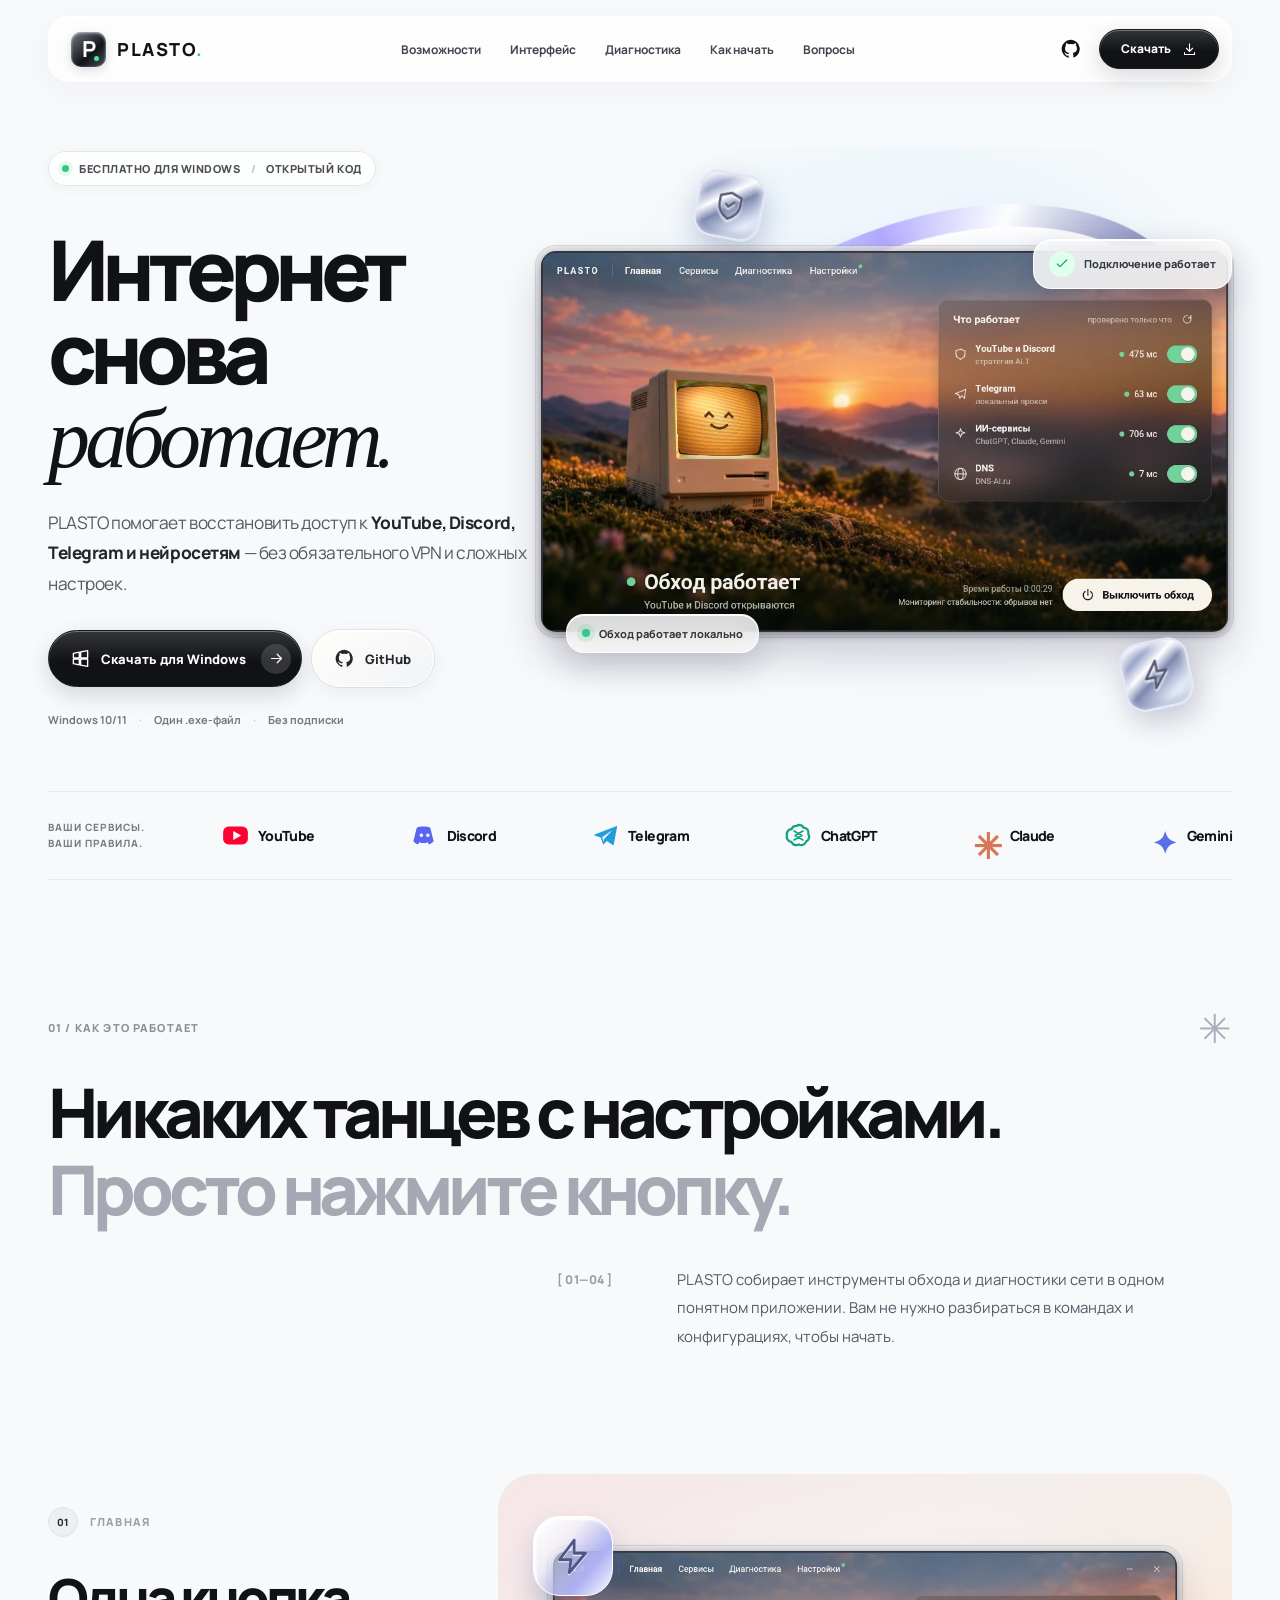
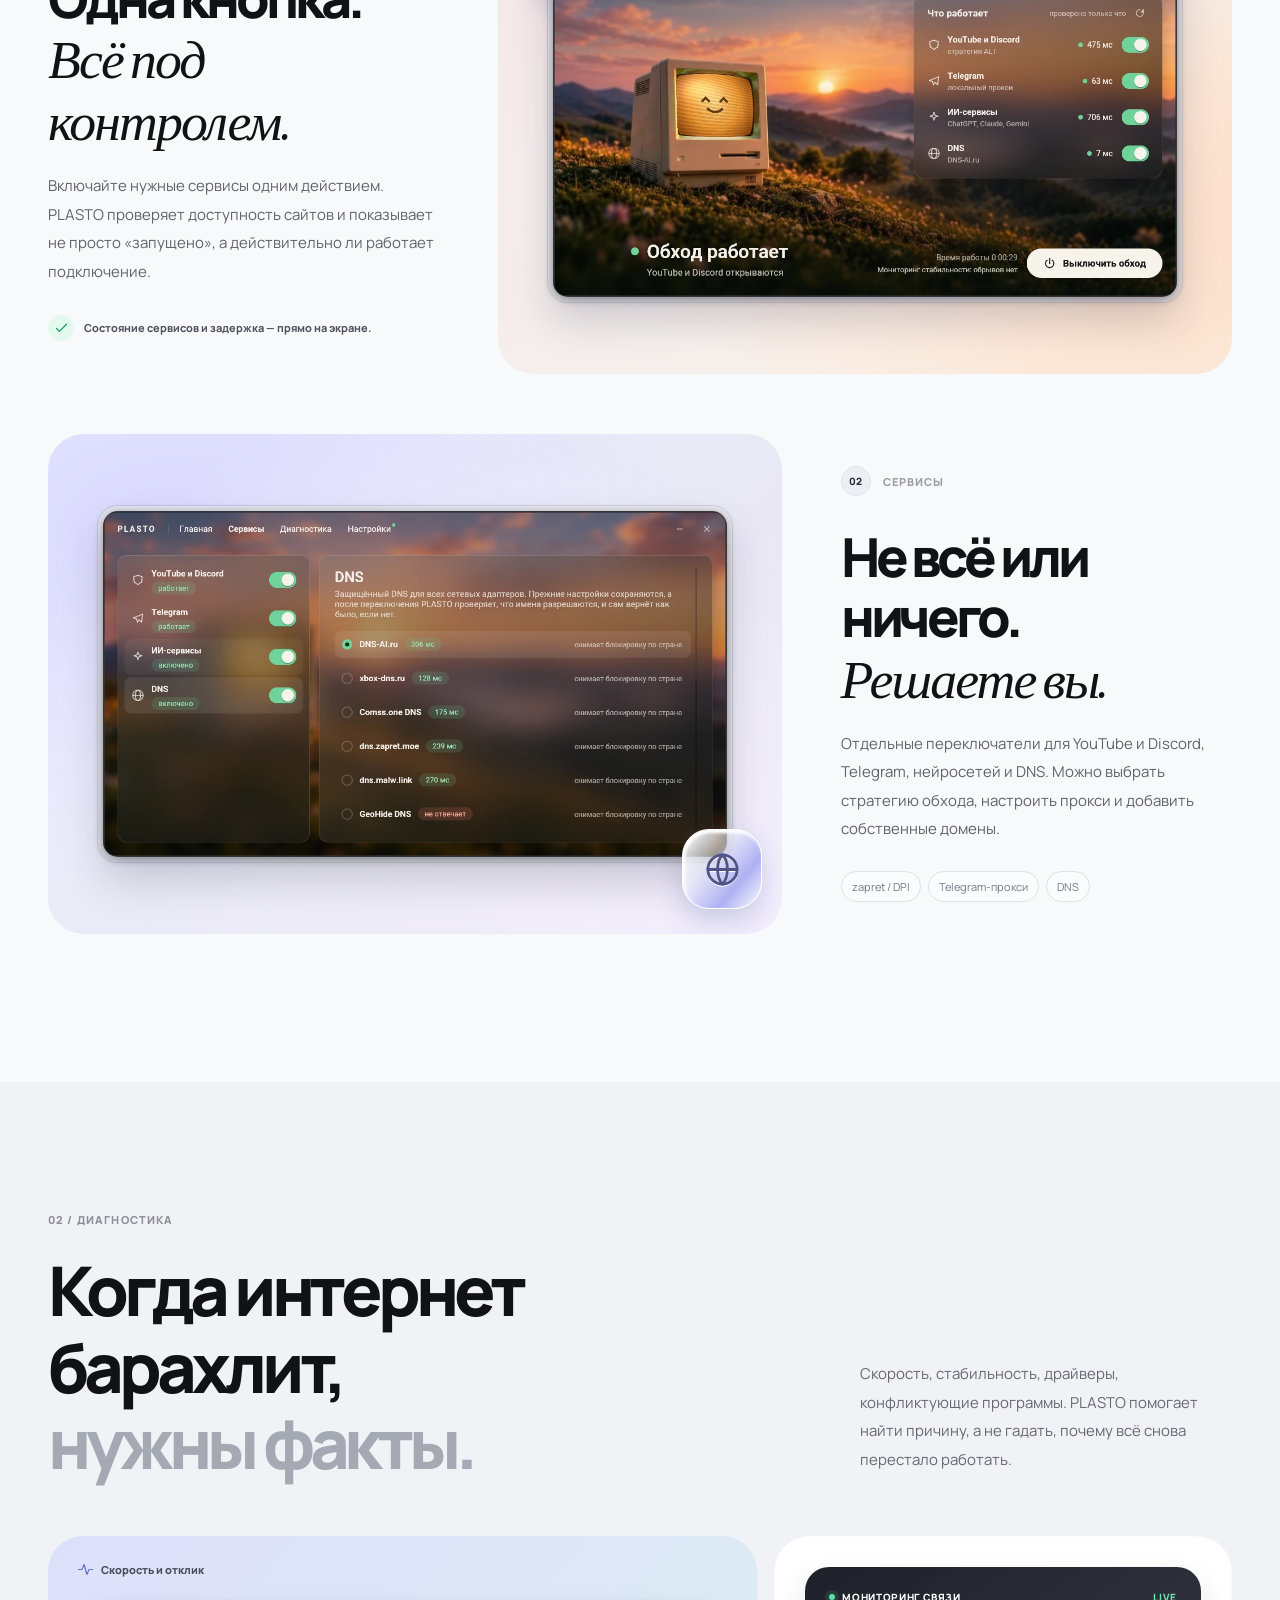
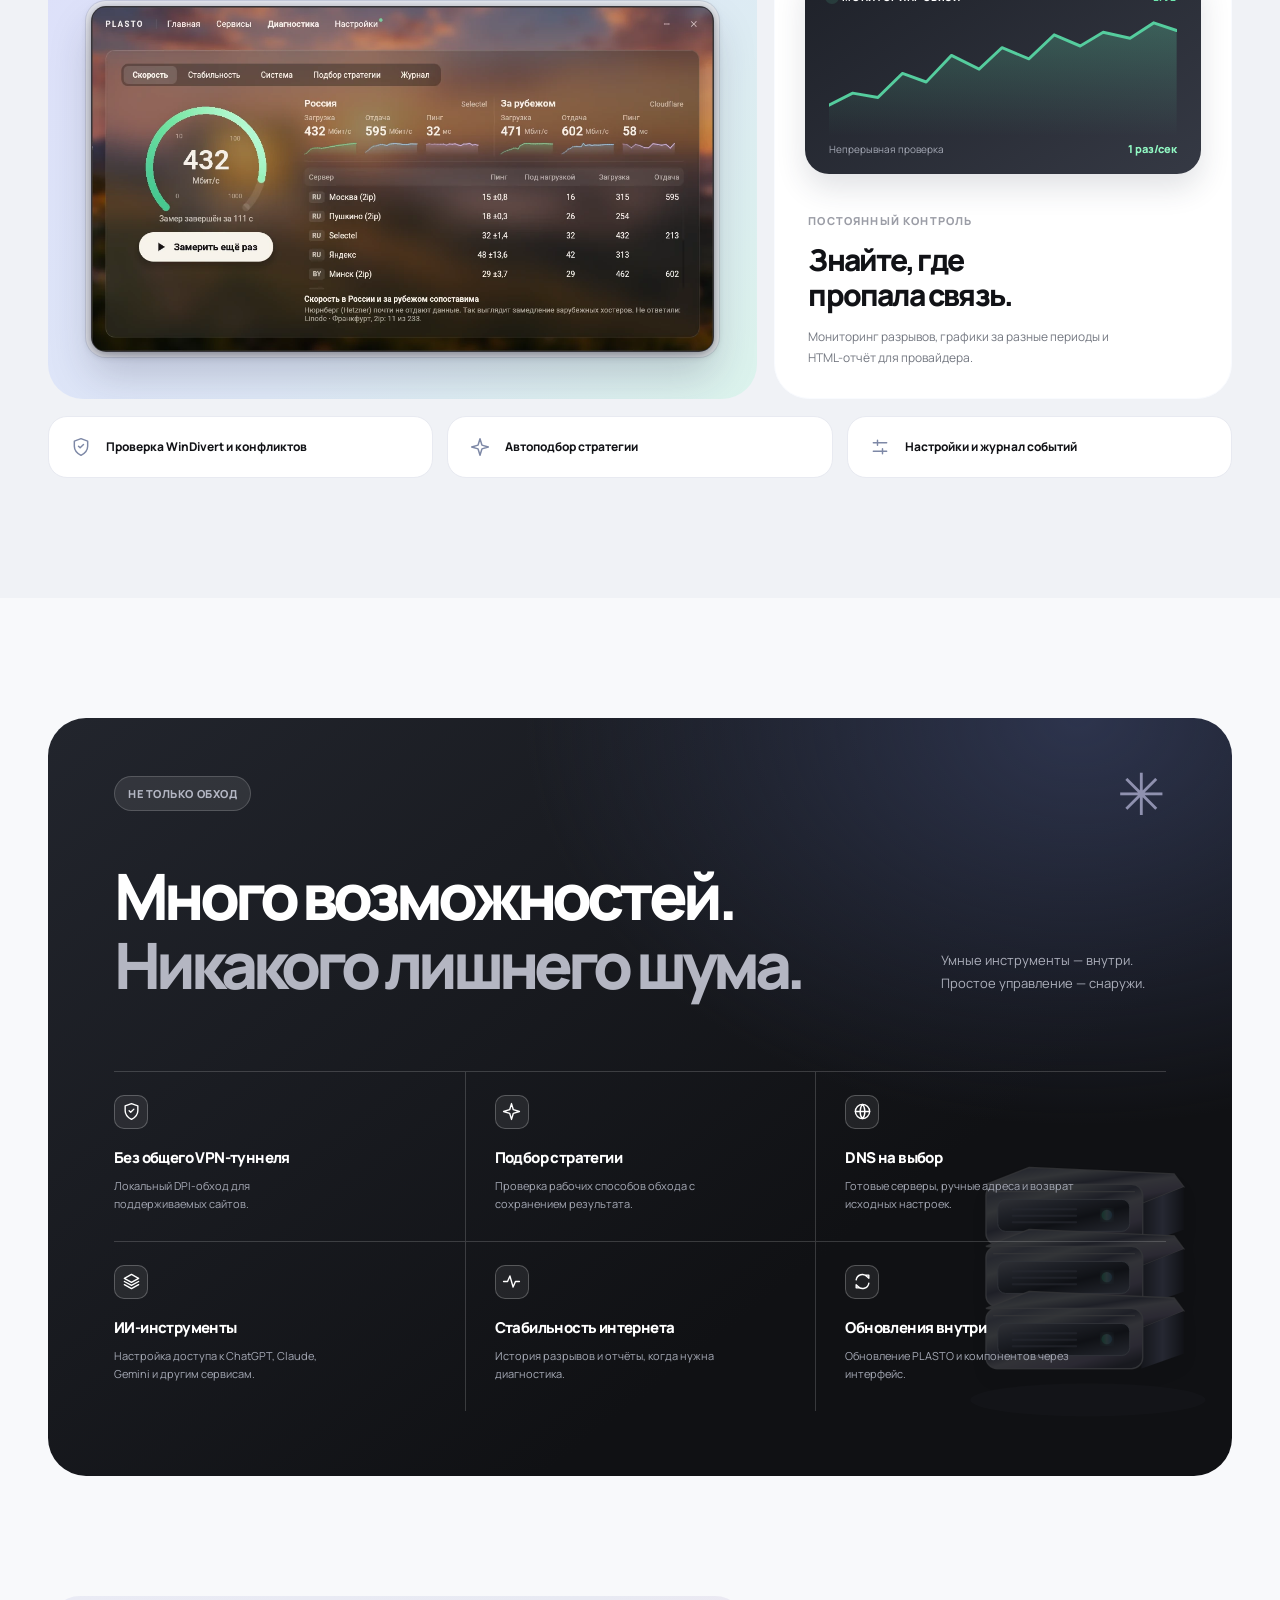
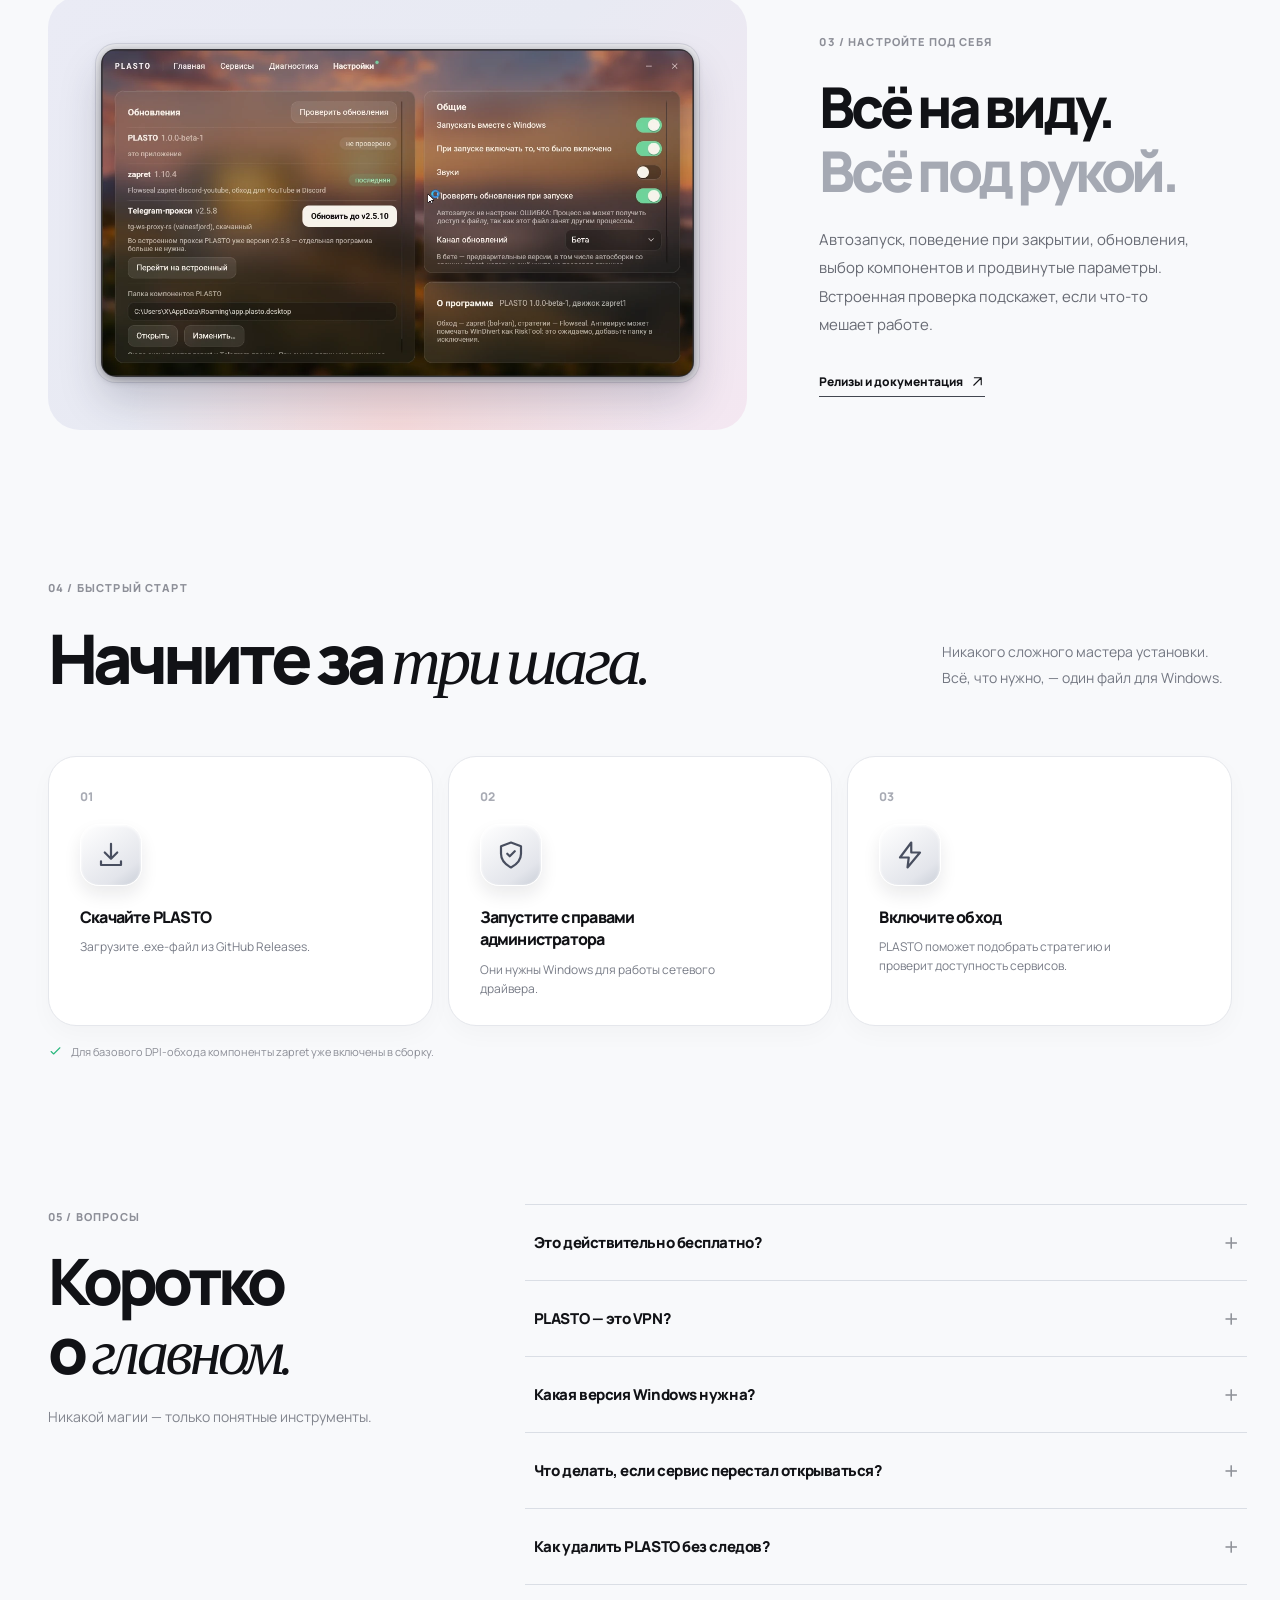
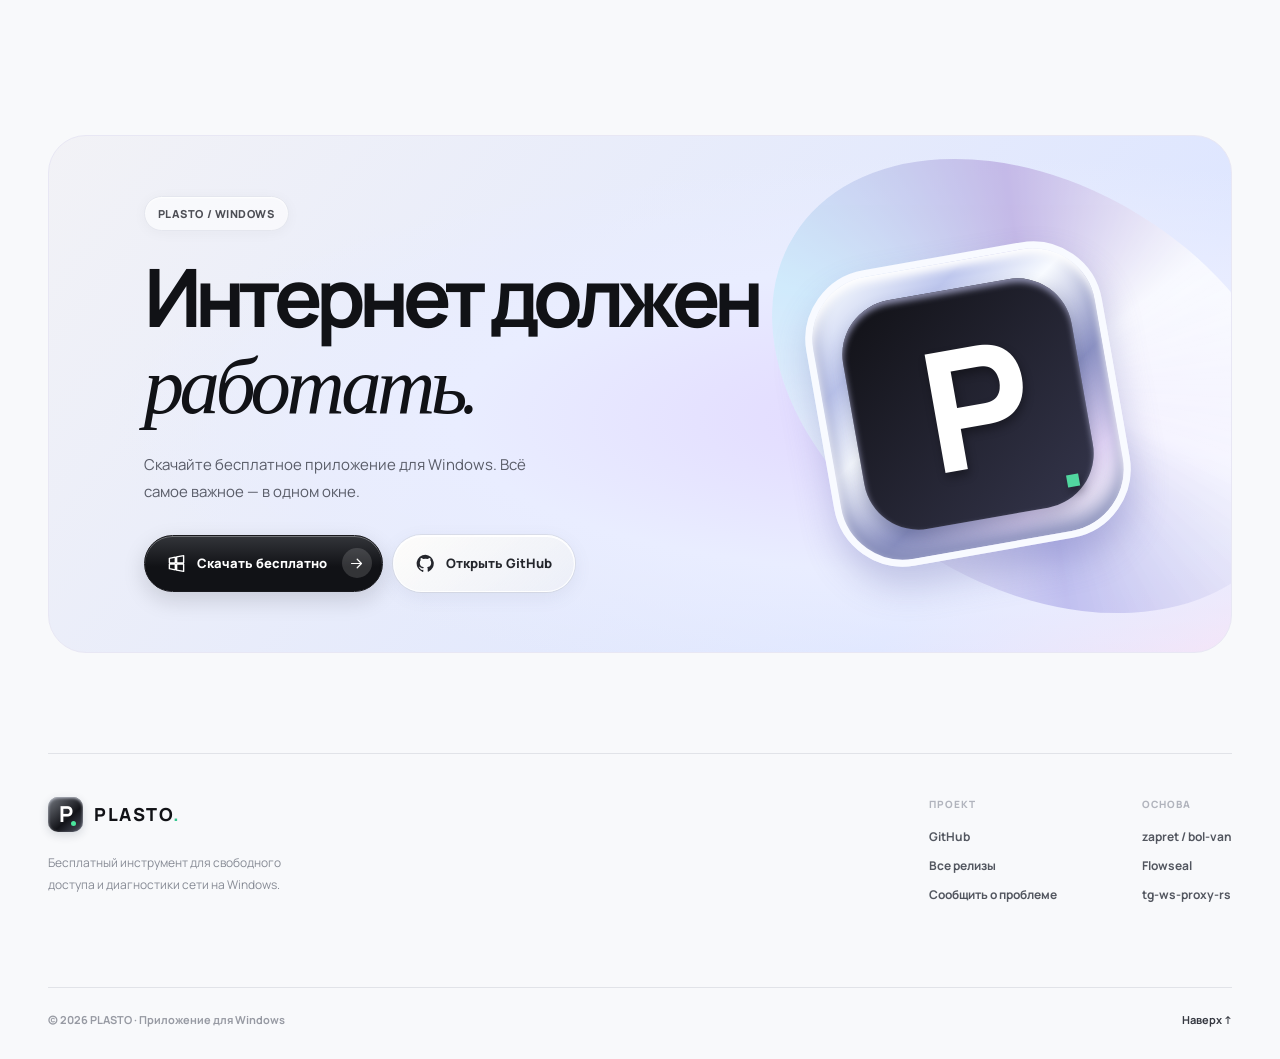
==== index.html @ a6e9aff1 "Point project links to PLASTO-ORG" ====
<!doctype html>
<html lang="ru">
<head>
  <meta charset="utf-8">
  <meta name="viewport" content="width=device-width, initial-scale=1, viewport-fit=cover">
  <meta name="theme-color" content="#f8f9fb">
  <meta name="color-scheme" content="light">
  <meta name="description" content="PLASTO — бесплатная программа для Windows 10/11: обход замедления YouTube и блокировок Discord, прокси для Telegram и ИИ-сервисов, DNS, проверка скорости и стабильности интернета. Без обязательного VPN.">
  <meta name="keywords" content="PLASTO, zapret, обход блокировок, YouTube, Discord, Telegram, Windows, DPI, ИИ, ChatGPT, Claude, DNS, мониторинг интернета">
  <meta name="author" content="PLASTO contributors">
  <meta property="og:type" content="website">
  <meta property="og:locale" content="ru_RU">
  <meta property="og:title" content="PLASTO — интернет снова работает">
  <meta property="og:description" content="Бесплатный инструмент для Windows: YouTube, Discord, Telegram, нейросети и диагностика сети — в одном приложении.">
  <meta property="og:image" content="https://plasto-org.github.io/PLASTO/assets/og-cover.png">
  <meta name="twitter:card" content="summary_large_image">
  <title>PLASTO — обход блокировок YouTube, Discord и Telegram для Windows</title>
  <link rel="icon" type="image/svg+xml" href="assets/favicon.svg">
  <link rel="preconnect" href="https://fonts.googleapis.com">
  <link rel="preconnect" href="https://fonts.gstatic.com" crossorigin>
  <link href="https://fonts.googleapis.com/css2?family=Manrope:wght@400;450;500;550;600;650;700;750;800&family=Instrument+Serif:ital@0;1&display=swap" rel="stylesheet">
  <link rel="stylesheet" href="css/styles.css">
  <script type="application/ld+json">{"@context":"https://schema.org","@type":"SoftwareApplication","name":"PLASTO","applicationCategory":"UtilitiesApplication","operatingSystem":"Windows 10, Windows 11","description":"Бесплатный инструмент обхода DPI-блокировок, настройки прокси и DNS, диагностики сети для Windows.","offers":{"@type":"Offer","price":"0","priceCurrency":"RUB"},"downloadUrl":"https://github.com/PLASTO-ORG/PLASTO/releases","softwareHelp":"https://github.com/PLASTO-ORG/PLASTO"}</script>
</head>
<body>
  <svg class="svg-defs" xmlns="http://www.w3.org/2000/svg" aria-hidden="true" focusable="false">
    <symbol id="i-arrow" viewBox="0 0 24 24"><path d="M5 12h14m-6-6 6 6-6 6"/></symbol>
    <symbol id="i-arrowup" viewBox="0 0 24 24"><path d="M6 18 18 6M7 6h11v11"/></symbol>
    <symbol id="i-download" viewBox="0 0 24 24"><path d="M12 3v12m-5-5 5 5 5-5M4 17v3h16v-3"/></symbol>
    <symbol id="i-check" viewBox="0 0 24 24"><path d="m5 12 4 4L19 6"/></symbol>
    <symbol id="i-bolt" viewBox="0 0 24 24"><path d="m13 2-9 12h7l-1 8 10-12h-7l0-8Z"/></symbol>
    <symbol id="i-shield" viewBox="0 0 24 24"><path d="M12 2 4 5v6c0 5 3.3 8.5 8 11 4.7-2.5 8-6 8-11V5l-8-3Z"/><path d="m9 11 2 2 4-4"/></symbol>
    <symbol id="i-layers" viewBox="0 0 24 24"><path d="m12 3-9 5 9 5 9-5-9-5Zm-9 9 9 5 9-5M3 16l9 5 9-5"/></symbol>
    <symbol id="i-globe" viewBox="0 0 24 24"><circle cx="12" cy="12" r="9"/><path d="M3 12h18M12 3c-4 4-4 14 0 18 4-4 4-14 0-18"/></symbol>
    <symbol id="i-activity" viewBox="0 0 24 24"><path d="M2 12h5l3-7 4 14 3-7h5"/></symbol>
    <symbol id="i-magic" viewBox="0 0 24 24"><path d="m12 2 2.3 7.7L22 12l-7.7 2.3L12 22l-2.3-7.7L2 12l7.7-2.3L12 2Z"/></symbol>
    <symbol id="i-sliders" viewBox="0 0 24 24"><path d="M4 7h16M4 17h16M9 4v6M15 14v6"/></symbol>
    <symbol id="i-refresh" viewBox="0 0 24 24"><path d="M20 8V4h-4M4 16v4h4M4 10a8 8 0 0 1 14-4l2 2M20 14a8 8 0 0 1-14 4l-2-2"/></symbol>
    <symbol id="i-windows" viewBox="0 0 24 24"><path d="M3 5.5 10.5 4v7.2H3Zm9.2-1.9L21 2v9.2h-8.8ZM3 12.8h7.5V20L3 18.5Zm9.2 0H21V22l-8.8-1.6Z"/></symbol>
    <symbol id="i-menu" viewBox="0 0 24 24"><path d="M3 7h18M3 12h18M3 17h18"/></symbol>
    <symbol id="i-close" viewBox="0 0 24 24"><path d="m5 5 14 14M19 5 5 19"/></symbol>
    <symbol id="i-github" viewBox="0 0 24 24"><path fill="currentColor" stroke="none" d="M12 .8a11.2 11.2 0 0 0-3.54 21.83c.56.1.77-.24.77-.55v-2.16c-3.13.68-3.79-1.33-3.79-1.33-.51-1.31-1.26-1.66-1.26-1.66-1.02-.7.08-.69.08-.69 1.13.08 1.73 1.16 1.73 1.16 1 .1.8.95 3.25.68.1-.72.4-1.2.72-1.48-2.5-.28-5.12-1.25-5.12-5.55 0-1.22.43-2.22 1.16-3-.12-.28-.5-1.42.11-2.95 0 0 .94-.3 3.08 1.14a10.6 10.6 0 0 1 5.61 0c2.14-1.45 3.07-1.14 3.07-1.14.62 1.53.23 2.67.12 2.95.72.78 1.15 1.78 1.15 3 0 4.31-2.62 5.26-5.13 5.54.41.35.77 1.03.77 2.08v3.1c0 .3.2.66.78.55A11.2 11.2 0 0 0 12 .8Z"/></symbol>
  </svg>
  <div class="page-top" id="top"></div>
  <header class="site-header" id="header">
    <div class="nav-wrap shell">
      <a href="#top" class="wordmark" aria-label="PLASTO — главная"><span class="brand-mark" aria-hidden="true">P<span class="brand-dot"></span></span><span>PLASTO<span class="wordmark-period">.</span></span></a>
      <nav class="primary-nav" id="primary-nav" aria-label="Основная навигация">
        <a href="#features">Возможности</a><a href="#experience">Интерфейс</a><a href="#diagnostics">Диагностика</a><a href="#start">Как начать</a><a href="#faq">Вопросы</a>
      </nav>
      <div class="nav-cta"><a class="nav-github" href="https://github.com/PLASTO-ORG/PLASTO" target="_blank" rel="noopener noreferrer" aria-label="Репозиторий на GitHub"><svg><use href="#i-github"/></svg></a><a class="btn btn-dark btn-small" href="https://github.com/PLASTO-ORG/PLASTO/releases" target="_blank" rel="noopener noreferrer">Скачать <svg><use href="#i-download"/></svg></a></div>
      <button class="mobile-menu-btn" id="menu-toggle" aria-expanded="false" aria-controls="primary-nav" aria-label="Открыть меню"><svg><use href="#i-menu"/></svg></button>
    </div>
  </header>
  <main>
    <section class="hero shell" aria-labelledby="hero-title">
      <div class="hero-left" data-reveal>
        <p class="eyebrow"><span class="status-light"></span> БЕСПЛАТНО ДЛЯ WINDOWS <span class="eyebrow-divider">/</span> ОТКРЫТЫЙ КОД</p>
        <h1 id="hero-title">Интернет<br>снова<br><span class="accent-serif">работает.</span></h1>
        <p class="hero-description">PLASTO помогает восстановить доступ к <strong>YouTube, Discord, Telegram и нейросетям</strong> — без обязательного VPN и сложных настроек.</p>
        <div class="hero-actions"><a class="btn btn-dark btn-large" href="https://github.com/PLASTO-ORG/PLASTO/releases" target="_blank" rel="noopener noreferrer"><svg><use href="#i-windows"/></svg> Скачать для Windows <span class="btn-circle"><svg><use href="#i-arrow"/></svg></span></a><a class="btn btn-glass btn-large" href="https://github.com/PLASTO-ORG/PLASTO" target="_blank" rel="noopener noreferrer"><svg><use href="#i-github"/></svg> GitHub</a></div>
        <p class="hero-meta">Windows 10/11 <span>·</span> Один .exe-файл <span>·</span> Без подписки</p>
      </div>
      <div class="hero-art" data-reveal>
        <div class="hero-aura"></div>
        <div class="orbit orbit-one" aria-hidden="true"></div>
        <div class="orbit orbit-two" aria-hidden="true"></div>
        <div class="metal-seal seal-top" aria-hidden="true"><svg><use href="#i-shield"/></svg></div>
        <div class="metal-seal seal-bottom" aria-hidden="true"><svg><use href="#i-bolt"/></svg></div>
        <div class="app-window hero-window"><img src="assets/home.webp" alt="Главный экран PLASTO: проверка доступности YouTube, Discord, Telegram, ИИ-сервисов и DNS" width="1100" height="608" fetchpriority="high"></div>
        <div class="hero-float hero-float-top"><span class="float-check"><svg><use href="#i-check"/></svg></span><span>Подключение работает</span></div>
        <div class="hero-float hero-float-bottom"><span class="float-dot"></span><span>Обход работает локально</span></div>
      </div>
    </section>

    <section class="brands shell" aria-label="Поддерживаемые сервисы">
      <p class="brands-label">ВАШИ СЕРВИСЫ.<br> ВАШИ ПРАВИЛА.</p>
      <div class="brand-rail"><span class="service-logo"><span class="brand-icon youtube"><svg viewBox="0 0 24 24" aria-hidden="true"><rect x="1" y="4" width="22" height="16" rx="5"/><path d="m10 8 7 4-7 4Z" fill="white"/></svg></span>YouTube</span><span class="service-logo"><span class="brand-icon discord"><svg viewBox="0 0 24 24" aria-hidden="true"><path d="M6 5c3-1.3 9-1.3 12 0l3 12c-1.1 1.3-2.6 2.3-4.4 3L16 18c-3 1-5 1-8 0l-.6 2C5.6 19.3 4 18.3 3 17Zm2.5 6.8a1.6 1.6 0 1 0 3.2 0 1.6 1.6 0 0 0-3.2 0Zm5.8 0a1.6 1.6 0 1 0 3.2 0 1.6 1.6 0 0 0-3.2 0Z"/></svg></span>Discord</span><span class="service-logo"><span class="brand-icon telegram"><svg viewBox="0 0 24 24" aria-hidden="true"><path d="M21.5 3.7 2.9 10.9c-1.1.4-1.1 1 0 1.3l4.8 1.5 1.9 5.6c.2.5.6.6 1 .3l2.7-2.7 4.7 3.4c.7.4 1.2.2 1.4-.6L22.2 4.8c.2-.9-.1-1.3-.7-1.1ZM9 13.6 18.2 7l-7.4 8.1-.4 2.4Z"/></svg></span>Telegram</span><span class="service-logo"><span class="brand-icon chatgpt"><svg viewBox="0 0 24 24" aria-hidden="true"><path d="M12 2.5c2 0 3.7.9 4.6 2.5 2.9.1 4.8 2.9 4.1 5.6 1.6 2.5.6 5.5-1.9 6.7-.9 2.9-4 4-6.5 2.6-2.4 1.4-5.6.5-6.6-2.3-2.9-.1-4.8-3-4-5.8-.6-2.8 1.4-5.4 4.2-5.4.4-1.8 2.3-3 4.5-3Z" fill="none" stroke="currentColor" stroke-width="2"/><path d="m8 8 7 4-7 4m8-8-7 4 7 4" fill="none" stroke="currentColor" stroke-width="1.4"/></svg></span>ChatGPT</span><span class="service-logo"><span class="brand-icon claude">✳</span>Claude</span><span class="service-logo"><span class="brand-icon gemini">✦</span>Gemini</span></div>
    </section>

    <section class="statement shell" id="features" aria-labelledby="statement-title"><div class="statement-top"><span class="section-index">01 / КАК ЭТО РАБОТАЕТ</span><span class="tiny-asterisk">✳</span></div><h2 id="statement-title" data-reveal>Никаких танцев с настройками.<br><span class="muted">Просто нажмите кнопку.</span></h2><div class="statement-sub"><span class="statement-number">[ 01—04 ]</span><p>PLASTO собирает инструменты обхода и диагностики сети в одном понятном приложении. Вам не нужно разбираться в командах и конфигурациях, чтобы начать.</p></div></section>

    <section class="feature-showcase shell" id="experience" aria-label="Основные возможности PLASTO">
      <article class="showcase-row row-first">
        <div class="showcase-copy" data-reveal><span class="overline"><span class="round-number">01</span> ГЛАВНАЯ</span><h3>Одна кнопка.<br><span class="subtle-serif">Всё под контролем.</span></h3><p>Включайте нужные сервисы одним действием. PLASTO проверяет доступность сайтов и показывает не просто «запущено», а действительно ли работает подключение.</p><div class="mini-proof"><span class="proof-icon"><svg><use href="#i-check"/></svg></span> Состояние сервисов и задержка — прямо на экране.</div></div>
        <div class="showcase-visual visual-peach" data-reveal><div class="visual-glow"></div><div class="glass-icon popup-power" aria-hidden="true"><svg><use href="#i-bolt"/></svg></div><button class="shot-button" data-shot="home" aria-label="Увеличить главный экран PLASTO"><span class="app-window"><img src="assets/home.webp" alt="Работающий обход на главном экране PLASTO" width="1100" height="608" loading="lazy"></span><span class="zoom-hint">Нажмите, чтобы увеличить <svg><use href="#i-arrowup"/></svg></span></button></div>
      </article>
      <article class="showcase-row reverse-row">
        <div class="showcase-copy" data-reveal><span class="overline"><span class="round-number">02</span> СЕРВИСЫ</span><h3>Не всё или ничего.<br><span class="subtle-serif">Решаете вы.</span></h3><p>Отдельные переключатели для YouTube и Discord, Telegram, нейросетей и DNS. Можно выбрать стратегию обхода, настроить прокси и добавить собственные домены.</p><div class="feature-tags"><span>zapret / DPI</span><span>Telegram-прокси</span><span>DNS</span></div></div>
        <div class="showcase-visual visual-lavender" data-reveal><div class="visual-glow"></div><div class="glass-icon popup-globe" aria-hidden="true"><svg><use href="#i-globe"/></svg></div><button class="shot-button" data-shot="services" aria-label="Увеличить экран сервисов PLASTO"><span class="app-window"><img src="assets/services.webp" alt="Выбор DNS в разделе сервисов PLASTO" width="1100" height="608" loading="lazy"></span><span class="zoom-hint">Посмотреть экран <svg><use href="#i-arrowup"/></svg></span></button></div>
      </article>
    </section>

    <section class="diagnostics" id="diagnostics"><div class="shell"><div class="diagnostics-intro"><div><span class="section-index">02 / ДИАГНОСТИКА</span><h2 data-reveal>Когда интернет барахлит,<br><span class="muted">нужны факты.</span></h2></div><p>Скорость, стабильность, драйверы, конфликтующие программы. PLASTO помогает найти причину, а не гадать, почему всё снова перестало работать.</p></div><div class="diag-layout"><div class="diag-large" data-reveal><span class="diag-badge"><svg><use href="#i-activity"/></svg> Скорость и отклик</span><button class="shot-button" data-shot="speed" aria-label="Увеличить экран замера скорости"><span class="app-window"><img src="assets/speed.webp" alt="Замер скорости PLASTO: серверы в России и за рубежом, задержка, загрузка и отдача" width="1100" height="608" loading="lazy"></span><span class="zoom-hint">Открыть скриншот <svg><use href="#i-arrowup"/></svg></span></button></div><div class="diag-side" data-reveal><div class="signal-demo" aria-label="Иллюстрация мониторинга связи"><div class="signal-top"><span><i class="signal-live"></i> МОНИТОРИНГ СВЯЗИ</span><span>LIVE</span></div><svg viewBox="0 0 440 140" preserveAspectRatio="none" aria-hidden="true"><defs><linearGradient id="chartFill" x1="0" y1="0" x2="0" y2="1"><stop offset="0" stop-color="#62dfad" stop-opacity=".27"/><stop offset="1" stop-color="#62dfad" stop-opacity="0"/></linearGradient></defs><path d="M0 104 30 90 62 95 93 67 123 77 155 46 190 62 219 37 253 50 285 22 318 35 347 19 381 26 411 8 440 17 V140 H0Z" fill="url(#chartFill)"/><path d="M0 104 30 90 62 95 93 67 123 77 155 46 190 62 219 37 253 50 285 22 318 35 347 19 381 26 411 8 440 17" fill="none" stroke="#55cd9e" stroke-width="3.5" stroke-linejoin="round" stroke-linecap="round"/></svg><div class="signal-stats"><span>Непрерывная проверка</span><strong>1 раз/сек</strong></div></div><div class="diag-side-copy"><span class="overline">ПОСТОЯННЫЙ КОНТРОЛЬ</span><h3>Знайте, где<br>пропала связь.</h3><p>Мониторинг разрывов, графики за разные периоды и HTML-отчёт для провайдера.</p></div></div></div><div class="diag-bottom"><div><svg><use href="#i-shield"/></svg><span>Проверка WinDivert и конфликтов</span></div><div><svg><use href="#i-magic"/></svg><span>Автоподбор стратегии</span></div><div><svg><use href="#i-sliders"/></svg><span>Настройки и журнал событий</span></div></div></div></section>

    <section class="dark-band shell" aria-labelledby="dark-title"><div class="dark-inner"><div class="dark-band-top"><span class="eyebrow eyebrow-light">НЕ ТОЛЬКО ОБХОД</span><span class="dark-symbol">✳</span></div><div class="dark-band-title"><h2 id="dark-title">Много возможностей.<br><span>Никакого лишнего шума.</span></h2><p>Умные инструменты — внутри. Простое управление — снаружи.</p></div><div class="dark-grid"><div class="dark-cell"><span class="dark-cell-icon"><svg><use href="#i-shield"/></svg></span><h3>Без общего VPN-туннеля</h3><p>Локальный DPI-обход для поддерживаемых сайтов.</p></div><div class="dark-cell"><span class="dark-cell-icon"><svg><use href="#i-magic"/></svg></span><h3>Подбор стратегии</h3><p>Проверка рабочих способов обхода с сохранением результата.</p></div><div class="dark-cell"><span class="dark-cell-icon"><svg><use href="#i-globe"/></svg></span><h3>DNS на выбор</h3><p>Готовые серверы, ручные адреса и возврат исходных настроек.</p></div><div class="dark-cell"><span class="dark-cell-icon"><svg><use href="#i-layers"/></svg></span><h3>ИИ-инструменты</h3><p>Настройка доступа к ChatGPT, Claude, Gemini и другим сервисам.</p></div><div class="dark-cell"><span class="dark-cell-icon"><svg><use href="#i-activity"/></svg></span><h3>Стабильность интернета</h3><p>История разрывов и отчёты, когда нужна диагностика.</p></div><div class="dark-cell"><span class="dark-cell-icon"><svg><use href="#i-refresh"/></svg></span><h3>Обновления внутри</h3><p>Обновление PLASTO и компонентов через интерфейс.</p></div></div><img class="dark-servers" src="assets/chrome-servers.svg" alt="" aria-hidden="true" loading="lazy"></div></section>

    <section class="settings-section shell"><div class="settings-visual" data-reveal><div class="settings-ambient"></div><button class="shot-button" data-shot="settings" aria-label="Увеличить экран настроек"><span class="app-window"><img src="assets/settings.webp" alt="Настройки PLASTO: обновления компонентов и автозапуск в Windows" width="1100" height="608" loading="lazy"></span><span class="zoom-hint">Посмотреть настройки <svg><use href="#i-arrowup"/></svg></span></button></div><div class="settings-copy" data-reveal><span class="section-index">03 / НАСТРОЙТЕ ПОД СЕБЯ</span><h2>Всё на виду.<br><span class="muted">Всё под рукой.</span></h2><p>Автозапуск, поведение при закрытии, обновления, выбор компонентов и продвинутые параметры. Встроенная проверка подскажет, если что-то мешает работе.</p><a class="inline-link" href="https://github.com/PLASTO-ORG/PLASTO" target="_blank" rel="noopener noreferrer">Релизы и документация <svg><use href="#i-arrowup"/></svg></a></div></section>

    <section class="steps-section shell" id="start"><div class="steps-heading"><div><span class="section-index">04 / БЫСТРЫЙ СТАРТ</span><h2>Начните за <span class="accent-serif">три шага.</span></h2></div><p>Никакого сложного мастера установки. Всё, что нужно, — один файл для Windows.</p></div><div class="steps-grid"><div class="step"><span class="step-index">01</span><div class="step-art"><svg><use href="#i-download"/></svg></div><h3>Скачайте PLASTO</h3><p>Загрузите .exe-файл из GitHub Releases.</p></div><div class="step"><span class="step-index">02</span><div class="step-art"><svg><use href="#i-shield"/></svg></div><h3>Запустите с правами администратора</h3><p>Они нужны Windows для работы сетевого драйвера.</p></div><div class="step"><span class="step-index">03</span><div class="step-art"><svg><use href="#i-bolt"/></svg></div><h3>Включите обход</h3><p>PLASTO поможет подобрать стратегию и проверит доступность сервисов.</p></div></div><p class="steps-note"><svg><use href="#i-check"/></svg> Для базового DPI-обхода компоненты zapret уже включены в сборку.</p></section>

    <section class="faq-section shell" id="faq"><div class="faq-left"><span class="section-index">05 / ВОПРОСЫ</span><h2>Коротко<br>о <span class="accent-serif">главном.</span></h2><p>Никакой магии — только понятные инструменты.</p></div><div class="faq-list"><details><summary>Это действительно бесплатно?<span>+</span></summary><p>Да. PLASTO распространяется бесплатно. Описание проекта и версии для скачивания доступны в публичном репозитории на GitHub.</p></details><details><summary>PLASTO — это VPN?<span>+</span></summary><p>Нет. Для сайтов с DPI-блокировками PLASTO использует локальные способы обхода и не отправляет весь интернет-трафик через единый VPN-сервер. При этом для отдельных сервисов, включая Telegram и некоторые ИИ-платформы, могут использоваться отдельные прокси.</p></details><details><summary>Какая версия Windows нужна?<span>+</span></summary><p>Windows 10 или Windows 11, 64-бит. Для некоторых функций зашифрованного DNS нужна Windows 11. Для сетевого драйвера WinDivert потребуются права администратора.</p></details><details><summary>Что делать, если сервис перестал открываться?<span>+</span></summary><p>Проверьте статус на главном экране, запустите подбор стратегии или диагностику системы. Доступность зависит от конкретного провайдера и действующих ограничений; работа всех сервисов не гарантируется.</p></details><details><summary>Как удалить PLASTO без следов?<span>+</span></summary><p>Сначала выключите обход, при необходимости восстановите hosts и DNS через настройки, затем отключите автозапуск. После завершения приложения удалите .exe и каталог <code>%AppData%\app.plasto.desktop</code>.</p></details></div></section>

    <section class="final-cta shell"><div class="cta-surface"><div class="cta-orbit" aria-hidden="true"></div><div class="cta-content"><span class="eyebrow">PLASTO / WINDOWS</span><h2>Интернет должен<br><span class="accent-serif">работать.</span></h2><p>Скачайте бесплатное приложение для Windows. Всё самое важное — в одном окне.</p><div class="cta-actions"><a class="btn btn-dark btn-large" href="https://github.com/PLASTO-ORG/PLASTO/releases" target="_blank" rel="noopener noreferrer"><svg><use href="#i-windows"/></svg> Скачать бесплатно <span class="btn-circle"><svg><use href="#i-arrow"/></svg></span></a><a class="btn btn-glass btn-large" href="https://github.com/PLASTO-ORG/PLASTO" target="_blank" rel="noopener noreferrer"><svg><use href="#i-github"/></svg> Открыть GitHub</a></div></div><div class="cta-emblem" aria-hidden="true"><div class="emblem-ring"><div class="emblem-core">P<span>.</span></div></div></div></div></section>
  </main>
  <footer class="footer shell"><div class="footer-first"><a href="#top" class="wordmark"><span class="brand-mark">P<span class="brand-dot"></span></span><span>PLASTO<span class="wordmark-period">.</span></span></a><p>Бесплатный инструмент для свободного доступа и диагностики сети на Windows.</p></div><div class="footer-links"><div><span>ПРОЕКТ</span><a href="https://github.com/PLASTO-ORG/PLASTO" target="_blank" rel="noopener noreferrer">GitHub</a><a href="https://github.com/PLASTO-ORG/PLASTO/releases" target="_blank" rel="noopener noreferrer">Все релизы</a><a href="https://github.com/PLASTO-ORG/PLASTO/issues" target="_blank" rel="noopener noreferrer">Сообщить о проблеме</a></div><div><span>ОСНОВА</span><a href="https://github.com/bol-van/zapret" target="_blank" rel="noopener noreferrer">zapret / bol-van</a><a href="https://github.com/Flowseal/zapret-discord-youtube" target="_blank" rel="noopener noreferrer">Flowseal</a><a href="https://github.com/valnesfjord/tg-ws-proxy-rs" target="_blank" rel="noopener noreferrer">tg-ws-proxy-rs</a></div></div><div class="footer-bottom"><span>© 2026 PLASTO · Приложение для Windows</span><a href="#top">Наверх ↑</a></div></footer>
  <dialog class="lightbox" id="lightbox" aria-label="Скриншот приложения PLASTO"><button class="lightbox-close" id="lightbox-close" aria-label="Закрыть"><svg><use href="#i-close"/></svg></button><button class="lightbox-prev" id="lightbox-prev" aria-label="Предыдущий скриншот">‹</button><figure><img id="lightbox-image" alt=""><figcaption id="lightbox-caption"></figcaption></figure><button class="lightbox-next" id="lightbox-next" aria-label="Следующий скриншот">›</button></dialog>
  <script src="js/main.js" defer></script>
</body>
</html>
---- css/styles.css ----
:root{--ink:#111216;--ink-2:#28292e;--muted:#737680;--stroke:#e3e5ea;--light:#f8f9fb;--white:#fff;--green:#39c989;--easing:cubic-bezier(.19,1,.22,1)}
*{box-sizing:border-box}html{scroll-behavior:smooth;scroll-padding-top:110px}body{margin:0;overflow-x:clip;background:var(--light);font-family:'Manrope',-apple-system,BlinkMacSystemFont,'Segoe UI',sans-serif;color:var(--ink);-webkit-font-smoothing:antialiased;font-optical-sizing:auto}body.dialog-open{overflow:hidden}button,a{-webkit-tap-highlight-color:transparent}a{text-decoration:none;color:inherit}button{font:inherit}button:focus-visible,a:focus-visible,summary:focus-visible{outline:3px solid #6e79eb;outline-offset:4px}img{max-width:100%;display:block}svg{width:20px;height:20px;fill:none;stroke:currentColor;stroke-width:1.75;stroke-linecap:round;stroke-linejoin:round}.svg-defs{position:absolute;left:-100%;width:0;height:0;overflow:hidden}.shell{width:min(100% - 96px,1360px);margin-inline:auto}.page-top{height:1px}.site-header{position:sticky;top:0;z-index:50;margin-top:-1px;padding:16px 0;pointer-events:none}.nav-wrap{height:66px;border:1px solid rgba(255,255,255,.78);border-radius:21px;background:rgba(255,255,255,.70);box-shadow:0 8px 36px rgba(31,36,65,.045),inset 0 1px #fff;backdrop-filter:blur(26px) saturate(165%);-webkit-backdrop-filter:blur(26px) saturate(165%);display:flex;align-items:center;padding:8px 12px 8px 22px;gap:36px;pointer-events:auto}.wordmark{display:inline-flex;align-items:center;gap:11px;font-size:18px;font-weight:800;letter-spacing:.085em;white-space:nowrap}.wordmark-period{color:#35c68f}.brand-mark{width:35px;height:35px;display:grid;place-items:center;color:#fff;background:linear-gradient(138deg,#757981,#131419 60%,#4b4f5d);box-shadow:inset 0 1px 3px #c3c6d1,0 3px 10px #18233929;border-radius:10px;font-size:22px;line-height:1;font-weight:750;position:relative;letter-spacing:0}.brand-dot{position:absolute;right:7px;bottom:6px;width:5px;height:5px;border-radius:50%;background:#4ae69d}.primary-nav{display:flex;align-items:center;gap:29px;margin:auto;font-size:12px;font-weight:700;white-space:nowrap}.primary-nav a{color:#41444b;transition:color .2s}.primary-nav a:hover{color:#00935c}.nav-cta{display:flex;align-items:center;gap:9px}.nav-github{width:38px;height:38px;display:grid;place-items:center;border-radius:50%;transition:background .2s}.nav-github:hover{background:#edf0f5}.nav-github svg{width:20px;height:20px}.btn{display:inline-flex;align-items:center;justify-content:center;gap:11px;white-space:nowrap;border-radius:999px;border:1px solid transparent;transition:transform .28s var(--easing),box-shadow .2s,background .2s;line-height:1.1;font-weight:800;cursor:pointer}.btn:hover{transform:translateY(-3px)}.btn svg{width:19px;height:19px;flex:none}.btn-dark{background:linear-gradient(180deg,#33353a 0%,#111216 56%);border-color:#1a1a1e;color:#fff;box-shadow:inset 0 1px #737579,0 8px 22px #0b0b1426}.btn-dark:hover{box-shadow:inset 0 1px #737579,0 12px 28px #0b0b143d}.btn-small{font-size:12px;min-height:40px;padding:0 21px}.btn-small svg{width:15px;height:15px}.btn-large{min-height:57px;font-size:13px;padding:0 22px}.btn-circle{width:30px;height:30px;border-radius:50%;background:#ffffff25;display:grid;place-items:center;margin-right:-12px;margin-left:4px}.btn-circle svg{width:17px}.btn-glass{background:linear-gradient(140deg,#fffefaeb,#eef0f5ad);border:1px solid rgba(255,255,255,.92);color:#24262c;box-shadow:0 5px 18px #62667b18,inset 0 1px #fff,0 0 0 1px #d3d7de8f}.btn-glass:hover{background:#fff;box-shadow:0 8px 24px #62667b2d}.mobile-menu-btn{display:none;background:transparent;border:none;cursor:pointer;padding:9px}
/* hero */
.hero{display:grid;grid-template-columns:42% 58%;align-items:center;min-height:655px;gap:0;padding-top:42px;padding-bottom:38px}.hero-left{position:relative;z-index:3;padding-bottom:16px}.eyebrow,.section-index,.overline{font-size:11px;font-weight:800;letter-spacing:.105em;text-transform:uppercase}.eyebrow{display:inline-flex;align-items:center;gap:10px;background:rgba(255,255,255,.72);box-shadow:inset 0 1px 2px #fff,0 2px 14px #2729360a;border:1px solid #e4e6ee;border-radius:60px;padding:9px 13px;letter-spacing:.05em;color:#4d4e55}.status-light{height:7px;width:7px;border-radius:50%;background:#38c783;box-shadow:0 0 0 4px #32d18c1f}.eyebrow-divider{color:#c2c4cb}.hero h1{font-size:clamp(65px,6.55vw,109px);line-height:.99;letter-spacing:-.083em;font-weight:800;margin:31px 0 28px;white-space:nowrap}.accent-serif{font-family:'Instrument Serif',Georgia,serif;letter-spacing:-.055em;font-weight:400;font-style:italic}.hero-description{font-size:clamp(16px,1.35vw,20px);line-height:1.76;letter-spacing:-.025em;color:#565962;max-width:495px;margin:0 0 31px}.hero-description strong{color:#23252a;font-weight:750}.hero-actions,.cta-actions{display:flex;align-items:center;gap:10px;flex-wrap:wrap}.hero-meta{font-size:11px;color:#747781;font-weight:700;display:flex;gap:12px;align-items:center;margin:25px 0 0}.hero-meta span{color:#c5c6d0}.hero-art{height:550px;position:relative;display:flex;align-items:center;justify-content:flex-end;isolation:isolate}.hero-aura{position:absolute;z-index:-3;inset:-20px -20px 15px 5px;background:radial-gradient(ellipse at 52% 44%,#dedafb 0,#e3eafe55 28%,#ccefff3b 49%,transparent 70%)}.orbit{position:absolute;pointer-events:none;border-radius:50%;z-index:-1;filter:drop-shadow(0 18px 15px #989bce28);animation:orbitDrift 9s ease-in-out infinite alternate}.orbit-one{width:570px;height:350px;top:55px;right:20px;transform:rotate(-21deg);border:23px solid transparent;background:linear-gradient(#f7f8fc,#f7f8fc) padding-box,conic-gradient(from 45deg,#fbfefe,#7176b4,#d7c1f3,#f0eaff,#7b9ae7,#f8ffff,#f1b4d9,#d7ebfa,#b2a9ff,#fbfefe) border-box;box-shadow:inset 0 11px 15px #ffffffdb,0 8px 5px #6e8cb62b}.orbit-two{width:440px;height:260px;top:140px;right:145px;transform:rotate(26deg);border:12px solid transparent;background:linear-gradient(#ffffff00,#ffffff00) padding-box,conic-gradient(from 75deg,#fbffff88,#b5d6e9,#b5aaf2,#f7f0fb,#fbffff88) border-box;opacity:.65;animation-delay:-4s}.app-window{display:block;line-height:0;overflow:hidden;border-radius:15px;border:1px solid #65626c60;background:#19191d;box-shadow:0 22px 42px #25284436,0 2px 10px #0a0b1260,0 0 0 5px #fff9,0 0 0 6px #a3a5b158;position:relative}.app-window img{height:auto;width:100%}.hero-window{width:min(100%,750px);z-index:2;transform:translateX(-4px)}.hero-float{position:absolute;z-index:3;display:flex;gap:9px;align-items:center;border:1px solid #ffffffeb;border-radius:18px;background:rgba(255,255,255,.82);backdrop-filter:blur(20px);box-shadow:0 12px 34px #191c4030,inset 0 1px #fff;color:#33363c;font-size:11px;font-weight:750;padding:11px 15px;animation:float 5s ease-in-out infinite}.hero-float-top{right:0;top:72px;animation-delay:-1s}.hero-float-bottom{left:3%;bottom:64px;animation-delay:-3s}.float-check{background:#ddffec;color:#10a26b;border-radius:50%;width:26px;height:26px;display:grid;place-items:center}.float-check svg{width:16px;height:16px}.float-dot{width:8px;height:8px;background:#37c788;border-radius:50%;box-shadow:0 0 0 5px #37c78825}.metal-seal{position:absolute;z-index:3;border-radius:29%;display:grid;place-items:center;color:#545a73;box-shadow:inset 0 3px 8px #ffffff, inset 0 -5px 10px #67719b70, 3px 12px 28px #353c6940;border:2px solid #e1e7fb;background:linear-gradient(144deg,#fff,#9ca5c9 23%,#fff 38%,#7e89b0 52%,#e6edfc 78%,#fafcff);transform:rotate(11deg)}.metal-seal svg{width:50%;height:50%;filter:drop-shadow(0 2px 1px #fff)}.seal-top{width:67px;height:67px;top:5px;left:22%;animation:float 7s ease-in-out infinite}.seal-bottom{width:69px;height:69px;bottom:8px;right:6%;transform:rotate(-12deg);animation:float 5.7s ease-in-out infinite reverse}
/* brand rail */
.brands{display:flex;gap:26px;align-items:center;border-top:1px solid #e9eaf0;border-bottom:1px solid #e9eaf0;padding:28px 0;margin-top:10px}.brands-label{min-width:147px;font-size:10px;font-weight:800;letter-spacing:.1em;line-height:1.55;color:#7b7e88;margin:0}.brand-rail{display:flex;gap:14px;justify-content:space-between;flex:1;flex-wrap:wrap}.service-logo{display:inline-flex;align-items:center;gap:9px;font-size:14px;font-weight:800;letter-spacing:-.045em}.brand-icon{width:28px;height:28px;display:grid;place-items:center}.brand-icon svg{width:27px;height:27px;stroke:none;fill:currentColor}.youtube{color:#ff0033}.discord{color:#5865f2}.telegram{color:#229ed9}.chatgpt{color:#10a37f}.claude{color:#d87755;font-size:35px}.gemini{color:#5a6ee5;font-size:30px}
/* statement */
.statement{padding-top:140px;padding-bottom:113px}.statement-top{display:flex;align-items:center;justify-content:space-between}.section-index{color:#8d8f98}.tiny-asterisk{font-size:40px;line-height:0;color:#a9afbd}.statement h2,.diagnostics h2,.steps-heading h2,.settings-copy h2{font-size:clamp(42px,5.35vw,79px);font-weight:800;line-height:1.12;letter-spacing:-.074em}.statement h2{margin:39px 0 43px}.muted{color:#a5a9b3}.statement-sub{display:flex;gap:65px;align-items:start;margin-left:43%}.statement-number{font-weight:800;font-size:12px;white-space:nowrap;color:#9b9ca5;letter-spacing:.04em}.statement-sub p{margin:-5px 0 0;color:#575a65;font-size:15px;line-height:1.9;max-width:550px}
/* showcase */
.feature-showcase{display:grid;gap:40px;margin-bottom:138px}.showcase-row{display:grid;grid-template-columns:38% 62%;min-height:520px;align-items:center;gap:0}.showcase-copy{padding:35px 14% 35px 0;position:relative;z-index:3}.overline{color:#9b9da6;display:inline-flex;align-items:center;gap:12px}.round-number{color:#292b31;background:#eceff3;display:grid;place-items:center;border:1px solid #dfe3e9;border-radius:100%;width:30px;height:30px;letter-spacing:0;font-size:10px}.showcase-copy h3{font-size:clamp(38px,4.2vw,62px);line-height:1.12;letter-spacing:-.075em;margin:31px 0 20px;font-weight:800}.subtle-serif{font-family:'Instrument Serif',Georgia,serif;font-style:italic;font-weight:400;letter-spacing:-.035em}.showcase-copy p{font-size:15px;line-height:1.9;color:#60636b;max-width:405px;margin:0}.mini-proof{display:flex;gap:10px;align-items:center;font-size:11px;color:#51545e;font-weight:750;margin-top:29px;line-height:1.7}.proof-icon{flex:none;width:26px;height:26px;background:#e4f9ed;color:#129d66;border-radius:50%;display:grid;place-items:center}.proof-icon svg{width:17px;height:17px}.feature-tags{display:flex;gap:7px;flex-wrap:wrap;margin-top:27px}.feature-tags span{font-size:11px;color:#767985;padding:7px 10px;border:1px solid #dfe1e8;border-radius:20px;background:#fff8}.showcase-visual{min-height:500px;border-radius:36px;position:relative;display:flex;align-items:center;justify-content:center;overflow:hidden;padding:48px;isolation:isolate}.visual-peach{background:radial-gradient(ellipse at 75% 65%,#ffd7bb 0,transparent 55%),linear-gradient(135deg,#f6e6e7,#f4eeed 42%,#f9ecdd)}.visual-lavender{background:radial-gradient(ellipse at 17% 20%,#d8d7fe,transparent 61%),linear-gradient(135deg,#eef2ff,#e9e7f4 65%,#f4eefe)}.visual-glow{position:absolute;inset:-20%;z-index:-1;background:radial-gradient(ellipse at 50% 55%,#ffffff9e,transparent 55%)}.showcase-visual .shot-button{max-width:740px;width:100%}.shot-button{border:0;background:none;padding:7px;position:relative;cursor:zoom-in;display:block;text-align:left}.shot-button .app-window{width:100%;transition:transform .6s var(--easing),box-shadow .6s var(--easing)}.shot-button:hover .app-window{transform:translateY(-8px);box-shadow:0 30px 45px #12122740,0 2px 10px #0a0b1260,0 0 0 5px #fffb}.zoom-hint{position:absolute;bottom:19px;right:18px;display:flex;gap:7px;align-items:center;color:#27282b;border:1px solid #fff;border-radius:99px;padding:9px 11px;background:#ffffffeb;backdrop-filter:blur(8px);box-shadow:0 5px 14px #0a0a0a22;font-size:10px;font-weight:800;opacity:0;transform:translateY(10px);transition:opacity .25s,transform .25s}.zoom-hint svg{width:13px;height:13px}.shot-button:hover .zoom-hint,.shot-button:focus-visible .zoom-hint{opacity:1;transform:none}.glass-icon{position:absolute;z-index:3;width:80px;height:80px;display:grid;place-items:center;border-radius:27px;background:linear-gradient(130deg,#fff 4%,#f0f2ff91 36%,#adb0f2 70%,#fff);border:1px solid #fff;box-shadow:inset 2px 3px 3px #ffffff,0 12px 25px #5863a33d;color:#505586;animation:float 7s ease-in-out infinite;pointer-events:none}.glass-icon svg{width:39px;height:39px;filter:drop-shadow(0 1px #fff)}.popup-power{top:42px;left:35px}.popup-globe{right:20px;bottom:25px}.reverse-row{grid-template-columns:62% 38%}.reverse-row .showcase-copy{grid-column:2;grid-row:1;padding:35px 0 35px 13%}.reverse-row .showcase-visual{grid-column:1;grid-row:1}
/* diagnostics */
.diagnostics{background:#f0f2f6;padding:125px 0 120px}.diagnostics-intro{display:flex;justify-content:space-between;align-items:end;gap:40px;margin-bottom:54px}.diagnostics h2{margin:23px 0 0}.diagnostics-intro>p{font-size:15px;line-height:1.9;color:#666974;max-width:350px;margin:0 22px 8px 0}.diag-layout{display:grid;grid-template-columns:1.55fr 1fr;gap:17px}.diag-large{background:linear-gradient(130deg,#dde0fa,#dee8f7 55%,#dbf3ec);border-radius:35px;display:flex;align-items:center;justify-content:center;min-height:420px;position:relative;overflow:hidden;padding:63px 36px 40px}.diag-large .shot-button{width:100%;max-width:730px}.diag-badge{position:absolute;top:25px;left:29px;display:flex;align-items:center;gap:7px;font-size:11px;font-weight:800;color:#494d5a}.diag-badge svg{width:17px;height:17px;color:#6676d1}.diag-side{border-radius:35px;background:#fff;padding:30px;display:flex;flex-direction:column;justify-content:space-between;border:1px solid #f9fbff}.signal-demo{border-radius:24px;background:linear-gradient(145deg,#1e2129,#353944);padding:23px 24px 18px;color:#fff;min-height:206px;box-shadow:0 14px 30px #2c344524}.signal-top{display:flex;align-items:center;justify-content:space-between;font-size:10px;font-weight:800;letter-spacing:.065em}.signal-top span:first-child{display:flex;gap:7px;align-items:center}.signal-top span:last-child{color:#6ee7ae}.signal-live{width:6px;height:6px;border-radius:50%;background:#59dfa8;box-shadow:0 0 0 4px #59dfa820}.signal-demo>svg{height:120px;width:100%;stroke:none;margin:12px 0 0}.signal-stats{display:flex;justify-content:space-between;gap:6px;align-items:center;font-size:10px;color:#a5a9b5}.signal-stats strong{color:#91f8c3;font-weight:800;font-size:11px}.diag-side-copy{padding:24px 3px 0}.diag-side-copy h3{font-size:30px;line-height:1.16;letter-spacing:-.06em;margin:13px 0;font-weight:800}.diag-side-copy p{color:#737780;font-size:12px;line-height:1.75;max-width:315px;margin:0}.diag-bottom{display:grid;grid-template-columns:repeat(3,1fr);gap:14px;margin-top:17px}.diag-bottom>div{display:flex;gap:15px;align-items:center;background:#fff;border-radius:19px;padding:20px 22px;font-weight:750;font-size:12px;border:1px solid #e8eaf1}.diag-bottom svg{color:#7d88a6}
/* dark band */
.dark-band{margin-top:120px;margin-bottom:120px}.dark-inner{background:radial-gradient(ellipse at 87% 0%,#2d344d 0,transparent 38%),linear-gradient(142deg,#22252d,#101114 68%);color:#fff;border-radius:38px;padding:58px 66px 65px;position:relative;overflow:hidden;isolation:isolate;min-height:680px}.dark-band-top{display:flex;justify-content:space-between;align-items:start}.eyebrow-light{color:#b4b7c4;background:#ffffff16;border:1px solid #ffffff2c;box-shadow:none}.dark-symbol{font-size:58px;line-height:.6;color:#8f91af}.dark-band-title{display:flex;justify-content:space-between;align-items:end;margin-top:50px;gap:30px}.dark-band-title h2{font-size:clamp(41px,5vw,72px);letter-spacing:-.08em;line-height:1.08;margin:0;font-weight:800}.dark-band-title h2 span{color:#b4b6c2}.dark-band-title p{max-width:225px;color:#acafbb;font-size:13px;line-height:1.8;margin-bottom:3px}.dark-grid{position:relative;z-index:2;margin-top:72px;display:grid;grid-template-columns:repeat(3,1fr);gap:0}.dark-cell{border-top:1px solid #ffffff2b;padding:23px 28px 19px 0;min-height:170px}.dark-cell:nth-child(3n+2),.dark-cell:nth-child(3n+3){padding-left:29px;border-left:1px solid #ffffff2b}.dark-cell-icon{width:34px;height:34px;display:grid;place-items:center;border:1px solid #ffffff3b;background:#ffffff12;border-radius:10px;margin-bottom:18px}.dark-cell-icon svg{width:19px;height:19px}.dark-cell h3{font-size:15px;font-weight:800;letter-spacing:-.04em;margin:0 0 9px;max-width:210px}.dark-cell p{max-width:230px;color:#a5a9b5;font-size:11px;line-height:1.7;margin:0}.dark-servers{position:absolute;right:-10px;bottom:50px;width:320px;opacity:.15;z-index:1;filter:blur(.3px);pointer-events:none}
/* settings */
.settings-section{display:grid;grid-template-columns:59% 41%;align-items:center;gap:0;margin-bottom:145px}.settings-visual{position:relative;border-radius:32px;min-height:430px;background:linear-gradient(135deg,#eaebf5,#e8eaf3 48%,#f4e7f1);display:flex;align-items:center;padding:46px;overflow:hidden}.settings-ambient{position:absolute;inset:0;background:radial-gradient(ellipse at 50% 100%,#ffcdc685,transparent 55%)}.settings-visual .shot-button{width:100%}.settings-copy{padding-left:15%}.settings-copy h2{font-size:clamp(36px,4.4vw,64px);margin:24px 0}.settings-copy p{font-size:15px;line-height:1.9;color:#676a73;max-width:370px;margin-bottom:29px}.inline-link{display:inline-flex;gap:7px;align-items:center;font-size:12px;font-weight:800;border-bottom:1px solid #424650;padding-bottom:6px}.inline-link svg{width:15px;height:15px}
/* steps */
.steps-section{padding:0 0 145px}.steps-heading{display:flex;justify-content:space-between;gap:32px;align-items:end}.steps-heading h2{margin:23px 0 0}.steps-heading>p{max-width:290px;color:#737782;font-size:14px;line-height:1.85;margin:0 0 9px}.steps-grid{display:grid;grid-template-columns:repeat(3,1fr);gap:15px;margin-top:56px}.step{border:1px solid #e5e7ec;background:#fff;border-radius:28px;min-height:265px;padding:27px 31px;position:relative;box-shadow:0 9px 23px #15192407}.step-index{font-size:12px;font-weight:800;color:#a8abb4}.step-art{margin:18px 0 20px;width:62px;height:62px;display:grid;place-items:center;border:1px solid #fff;border-radius:19px;background:linear-gradient(145deg,#fff,#e3e5eb 75%,#c9ced7);box-shadow:inset 0 1px 3px #fff,0 9px 17px #16192416;color:#484e5f}.step-art svg{width:30px;height:30px}.step h3{font-size:16px;line-height:1.4;font-weight:800;letter-spacing:-.05em;margin:0 0 9px;max-width:275px}.step p{font-size:12px;color:#777b86;line-height:1.6;max-width:240px;margin:0}.steps-note{display:flex;gap:8px;align-items:center;margin:18px 0 0;font-size:11px;color:#8b8d96}.steps-note svg{width:15px;height:15px;color:#2bb87e}
/* FAQ */
.faq-section{display:grid;grid-template-columns:39% 61%;gap:15px;padding-bottom:150px}.faq-left h2{font-size:clamp(46px,5vw,73px);font-weight:800;line-height:1.08;letter-spacing:-.076em;margin:20px 0}.faq-left p{color:#82858e;font-size:14px}.faq-list{border-top:1px solid #dadee5}.faq-list details{border-bottom:1px solid #dadee5;padding:0 9px}.faq-list summary{list-style:none;cursor:pointer;display:flex;justify-content:space-between;align-items:center;gap:18px;padding:25px 0;font-size:15px;font-weight:800;letter-spacing:-.03em}.faq-list summary::-webkit-details-marker{display:none}.faq-list summary span{font-size:25px;line-height:1;color:#90939a;font-weight:400;transition:transform .25s}.faq-list details[open] summary span{transform:rotate(45deg)}.faq-list details p{color:#717580;line-height:1.86;font-size:13px;max-width:670px;padding:0 30px 26px 0;margin:0}.faq-list code{font-size:12px;overflow-wrap:anywhere}
/* final CTA */
.final-cta{margin-bottom:100px}.cta-surface{border-radius:38px;min-height:515px;background:radial-gradient(ellipse at 75% 55%,#e1d7ff,#e9edff 38%,transparent 66%),linear-gradient(130deg,#f2f2f6,#dee6ff 78%,#f6e4f7);border:1px solid #e8e7f4;position:relative;overflow:hidden;display:flex;align-items:center;padding:60px 8%;isolation:isolate}.cta-content{position:relative;z-index:3}.cta-content .eyebrow{background:#ffffff9c}.cta-content h2{font-size:clamp(52px,6.3vw,93px);letter-spacing:-.085em;line-height:1.06;margin:23px 0}.cta-content p{color:#595c68;max-width:395px;font-size:15px;line-height:1.8;margin:0 0 30px}.cta-emblem{position:absolute;right:7%;top:17%;height:360px;width:360px;display:grid;place-items:center;animation:float 8s ease-in-out infinite;pointer-events:none}.emblem-ring{width:300px;height:300px;border-radius:70px;display:grid;place-items:center;transform:rotate(-10deg);border:7px solid #f8faff;box-shadow:0 20px 35px #6165aa4d,inset 0 6px 9px #fff, inset 0 -12px 20px #868db9;background:linear-gradient(145deg,#fbffff 2%,#bdc6ed 24%,#f8fbff 40%,#8b91c4 62%,#e4d6f7 81%,#fff 98%)}.emblem-core{display:grid;place-items:center;font-weight:800;font-size:167px;letter-spacing:-.1em;line-height:1;border-radius:55px;background:linear-gradient(140deg,#111116,#34354b);color:#fff;width:232px;height:232px;box-shadow:inset 0 4px 6px #8e8fae,0 8px 15px #35395d4a;text-shadow:2px 5px 10px #0005}.emblem-core span{position:absolute;right:55px;bottom:32px;font-size:90px;color:#51d79f}.cta-orbit{position:absolute;right:-90px;top:50px;width:570px;height:400px;border:23px solid transparent;border-radius:50%;transform:rotate(32deg);background:linear-gradient(transparent,transparent) padding-box,conic-gradient(from 80deg,#ffffffe0,#afade9,#fff,#c6eafb,#b7a5de,#fff,#ffffffe0) border-box;opacity:.7}
/* footer */
.footer{border-top:1px solid #e1e3e8;padding:43px 0 32px;display:grid;grid-template-columns:1fr 1fr;gap:80px}.footer-first p{font-size:12px;line-height:1.8;color:#878b95;max-width:275px;margin-top:20px}.footer-links{display:flex;gap:85px;justify-content:flex-end}.footer-links>div{display:flex;flex-direction:column;gap:12px}.footer-links span{font-weight:800;font-size:10px;color:#b1b4bd;letter-spacing:.1em;margin-bottom:5px}.footer-links a{font-size:12px;font-weight:700;color:#52565f}.footer-links a:hover{color:#17a876}.footer-bottom{grid-column:1/-1;display:flex;justify-content:space-between;border-top:1px solid #e1e3e8;padding-top:24px;color:#979aa3;font-size:11px;font-weight:700}.footer-bottom a{color:#353840}
/* dialog */
.lightbox{background:transparent;border:0;outline:none;padding:50px 80px;max-height:100dvh;max-width:100vw;width:100vw;height:100dvh;color:#fff;position:fixed;overflow:hidden}.lightbox::backdrop{background:#080a11eF;backdrop-filter:blur(17px)}.lightbox figure{margin:0 auto;max-width:min(1180px,82vw);height:calc(100% - 12px);display:flex;flex-direction:column;justify-content:center;gap:15px}.lightbox figure img{object-fit:contain;max-height:calc(100% - 60px);border:1px solid #ffffff60;border-radius:13px;box-shadow:0 40px 90px #000a;width:100%}.lightbox figcaption{text-align:center;font-size:13px;color:#d0d2dc}.lightbox-close,.lightbox-prev,.lightbox-next{position:absolute;display:grid;place-items:center;color:white;background:#ffffff2d;border:1px solid #ffffff3b;backdrop-filter:blur(10px);cursor:pointer;border-radius:50%;width:45px;height:45px}.lightbox-close{right:25px;top:25px}.lightbox-prev,.lightbox-next{font-size:35px;top:50%;transform:translateY(-50%)}.lightbox-prev{left:20px}.lightbox-next{right:20px}
/* motion */
[data-reveal]{opacity:0;transform:translateY(34px);transition:opacity .75s var(--easing),transform 1s var(--easing)}[data-reveal].visible{opacity:1;transform:none}@keyframes float{0%,100%{translate:0 0}50%{translate:0 -13px}}@keyframes orbitDrift{from{translate:0 -5px;rotate:-2deg}to{translate:0 11px;rotate:2deg}}
@media(min-width:1600px){.hero{min-height:730px}.hero-art{height:605px}.hero-window{width:790px}.hero h1{font-size:108px}}
@media(max-width:1180px){.shell{width:min(100% - 64px,1360px)}.primary-nav{gap:17px}.hero{grid-template-columns:45% 55%;min-height:610px}.hero h1{font-size:clamp(54px,6.3vw,75px)}.hero-art{height:480px}.hero-window{width:570px}.hero-float-top{right:-3px;top:50px}.brands{gap:15px}.brand-rail{gap:15px 26px}.brand-icon{width:22px}.brand-icon svg{width:23px}.service-logo{font-size:12px}.showcase-row{min-height:440px}.showcase-visual{min-height:410px;padding:31px}.showcase-copy h3{font-size:44px}.showcase-copy p{font-size:14px}.dark-servers{display:none}.cta-emblem{right:1%;scale:.8}}
@media(max-width:980px){.nav-wrap{gap:20px}.primary-nav{gap:15px;font-size:11px}.nav-github{display:none}.hero{grid-template-columns:1fr;min-height:0;gap:10px;padding-top:66px}.hero-left{text-align:center}.hero h1{font-size:clamp(65px,10vw,104px)}.hero-description{margin-inline:auto;max-width:640px}.hero-actions,.hero-meta{justify-content:center}.hero-art{height:510px;max-width:850px;width:100%;margin:auto}.hero-window{width:700px;margin:auto}.hero-float-bottom{left:0;bottom:50px}.brands{margin-top:40px}.brands-label{min-width:100px}.statement{padding:110px 0 90px}.statement-sub{margin-left:20%}.showcase-row,.reverse-row{grid-template-columns:1fr;gap:15px}.showcase-row .showcase-copy,.reverse-row .showcase-copy{grid-column:1;grid-row:1;padding:0 0 20px;max-width:650px}.showcase-row .showcase-visual,.reverse-row .showcase-visual{grid-column:1;grid-row:2}.feature-showcase{gap:95px}.diag-layout{grid-template-columns:1fr}.diag-large{min-height:430px}.diag-side{display:grid;grid-template-columns:1fr 1fr;gap:30px;align-items:center}.diag-side-copy{padding:0}.dark-inner{padding:48px}.settings-section{grid-template-columns:1fr;gap:28px}.settings-copy{grid-row:1;padding:0;max-width:650px}.settings-visual{grid-row:2}.cta-emblem{opacity:.34;right:-50px}}
@media(max-width:720px){.shell{width:min(100% - 36px,1360px)}.site-header{padding:9px 0}.nav-wrap{border-radius:16px;height:60px;padding:7px 10px 7px 14px;gap:8px}.wordmark{font-size:15px;gap:8px}.brand-mark{width:33px;height:33px;font-size:20px}.nav-cta{margin-left:auto}.nav-cta .btn-small{padding:0 13px;min-height:38px;font-size:11px}.mobile-menu-btn{display:block}.mobile-menu-btn svg{width:21px;height:21px}.primary-nav{display:none;position:absolute;top:75px;left:18px;right:18px;flex-direction:column;align-items:stretch;gap:0;background:#fff;border:1px solid #e9ebf1;padding:10px 18px;border-radius:20px;box-shadow:0 22px 45px #13192426;font-size:14px}.primary-nav.open{display:flex}.primary-nav a{padding:14px 8px;border-bottom:1px solid #f3f4f6}.primary-nav a:last-child{border-bottom:0}.hero{padding-top:58px}.hero h1{font-size:clamp(53px,12vw,83px);margin:25px 0}.hero-description{font-size:15px}.hero-meta{gap:8px;flex-wrap:wrap;font-size:10px}.hero-art{height:330px}.hero-window{width:90%;border-radius:9px}.hero-float{font-size:9px;padding:7px 9px;border-radius:12px}.hero-float-top{right:0;top:31px}.hero-float-bottom{bottom:21px;left:0}.float-check{width:19px;height:19px}.float-check svg{width:12px}.metal-seal{width:43px;height:43px;border-radius:14px}.seal-top{left:11%;top:8px}.seal-bottom{right:8%;bottom:0}.orbit-one{width:330px;height:220px;right:6%;top:56px;border-width:16px}.orbit-two{width:270px;height:160px;top:100px;right:18%;border-width:10px}.brands{padding:27px 0;display:block;margin-top:5px}.brands-label{font-size:10px;margin-bottom:20px}.brands-label br{display:none}.brand-rail{gap:17px 23px;justify-content:flex-start}.statement{padding:95px 0 70px}.statement h2,.diagnostics h2,.steps-heading h2,.settings-copy h2{font-size:clamp(37px,8.2vw,58px)}.statement h2{margin:30px 0}.statement-sub{margin:0;gap:24px}.statement-sub p{font-size:13px}.feature-showcase{gap:75px;margin-bottom:85px}.showcase-copy h3{font-size:clamp(35px,8vw,51px);margin:21px 0}.showcase-copy p{font-size:13px}.showcase-visual{min-height:300px;border-radius:25px;padding:24px 13px}.glass-icon{width:53px;height:53px;border-radius:20px}.glass-icon svg{width:28px;height:28px}.popup-power{left:12px;top:10px}.popup-globe{right:8px;bottom:5px}.app-window{border-radius:9px}.zoom-hint{display:none}.diagnostics{padding:84px 0}.diagnostics-intro{display:block}.diagnostics-intro>p{margin:24px 0 0;font-size:13px}.diag-layout{gap:13px}.diag-large{padding:45px 10px 10px;min-height:290px;border-radius:24px}.diag-badge{top:17px;left:18px}.diag-side{grid-template-columns:1fr;gap:10px;border-radius:24px;padding:18px}.diag-side-copy{padding:10px 4px}.diag-bottom{grid-template-columns:1fr;gap:8px}.diag-bottom>div{padding:15px;border-radius:13px}.dark-band{margin-top:80px;margin-bottom:95px}.dark-inner{padding:33px 22px 30px;border-radius:26px;min-height:0}.dark-band-title{display:block;margin-top:42px}.dark-band-title h2{font-size:clamp(36px,7vw,58px)}.dark-band-title p{margin:19px 0 0;font-size:12px}.dark-grid{grid-template-columns:repeat(2,1fr);margin-top:40px}.dark-cell{min-height:157px;padding:21px 12px 17px 0;border-left:none!important}.dark-cell:nth-child(even){padding-left:16px;border-left:1px solid #ffffff24!important}.dark-cell h3{font-size:12px}.dark-cell p{font-size:10px}.dark-cell-icon{margin-bottom:13px;width:30px;height:30px}.settings-visual{min-height:290px;border-radius:25px;padding:30px 12px}.settings-copy h2{margin:18px 0}.settings-copy p{font-size:13px}.settings-section{margin-bottom:100px}.steps-heading{display:block}.steps-heading h2{margin:20px 0}.steps-heading>p{font-size:13px}.steps-grid{grid-template-columns:1fr;gap:10px;margin-top:31px}.step{min-height:0;display:grid;grid-template-columns:58px 1fr;column-gap:17px;padding:20px;align-items:center}.step-index{position:absolute;top:14px;right:20px}.step-art{grid-column:1;grid-row:1/3;margin:0;width:53px;height:53px;border-radius:16px}.step-art svg{width:24px;height:24px}.step h3{grid-column:2;font-size:15px;padding-right:24px;margin:0 0 5px}.step p{grid-column:2;font-size:11px}.steps-section{padding-bottom:97px}.faq-section{grid-template-columns:1fr;padding-bottom:100px}.faq-left p{margin-bottom:30px}.faq-left h2{font-size:56px}.faq-list summary{font-size:13px;padding:21px 0}.faq-list details p{font-size:12px}.final-cta{margin-bottom:65px}.cta-surface{min-height:500px;border-radius:27px;padding:36px 24px;align-items:flex-start}.cta-content h2{font-size:clamp(48px,9vw,77px);margin:22px 0}.cta-content p{font-size:13px}.cta-emblem{right:-75px;top:250px;scale:.48;opacity:.28;transform-origin:top right}.cta-orbit{opacity:.45}.footer{grid-template-columns:1fr;gap:30px}.footer-links{justify-content:flex-start;gap:55px}.footer-bottom{font-size:10px}.lightbox{padding:35px 12px}.lightbox figure{max-width:100%;width:100%}.lightbox-prev,.lightbox-next{top:auto;bottom:15px;transform:none}.lightbox-close{top:15px;right:15px}.lightbox figure img{border-radius:7px}.lightbox figcaption{font-size:10px}}
@media(max-width:420px){.hero h1{font-size:clamp(49px,12vw,60px)}.hero-actions .btn-large,.cta-actions .btn-large{font-size:11px;padding:0 15px;min-height:51px}.hero-actions{gap:8px}.hero-art{height:255px}.hero-float-top{top:8px}.hero-float-bottom{bottom:0}.service-logo{font-size:12px}.brands-label{line-height:1.5}.hero-description{font-size:14px}.eyebrow{font-size:9px}.dark-cell{min-height:172px}}
@media(prefers-reduced-motion:reduce){html{scroll-behavior:auto}*,*::before,*::after{animation-duration:.01ms!important;animation-iteration-count:1!important;transition-duration:.01ms!important}[data-reveal]{opacity:1;transform:none}}
@media(max-width:720px){.hero-aura{right:0}}
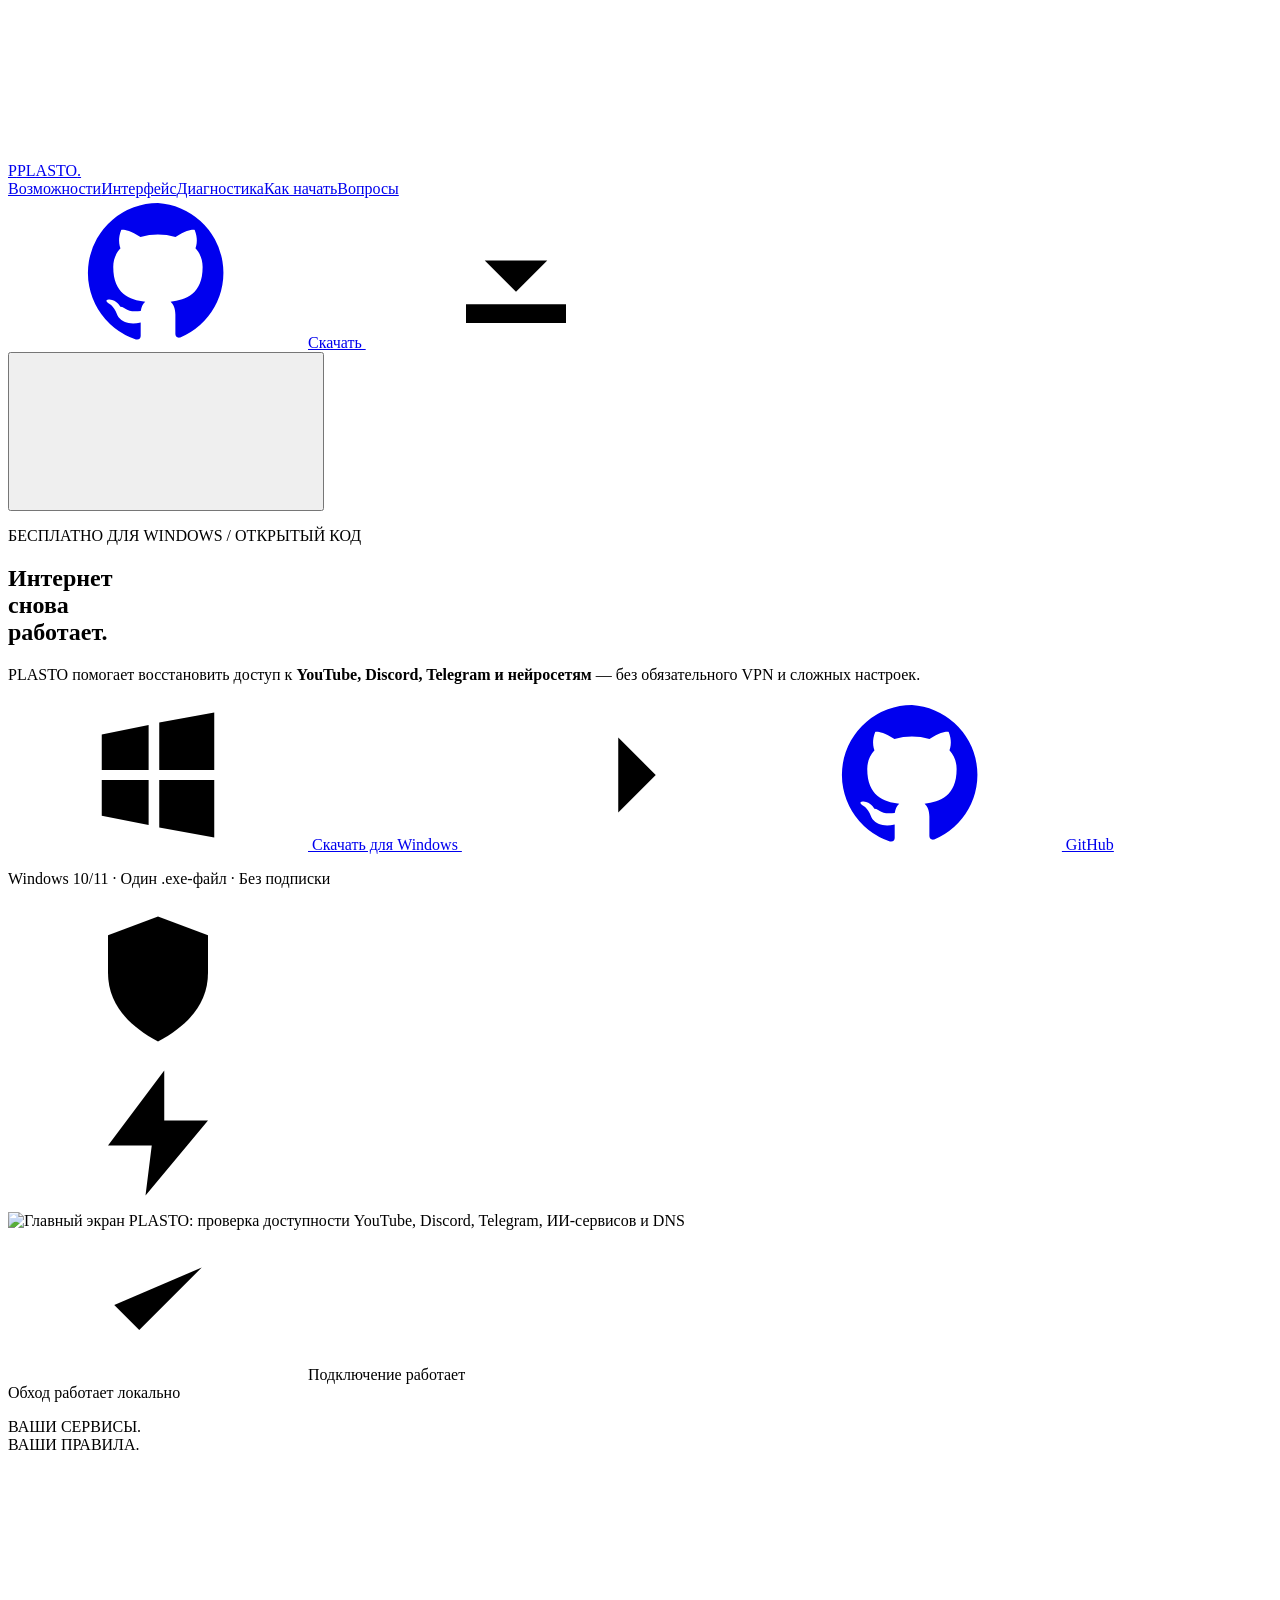
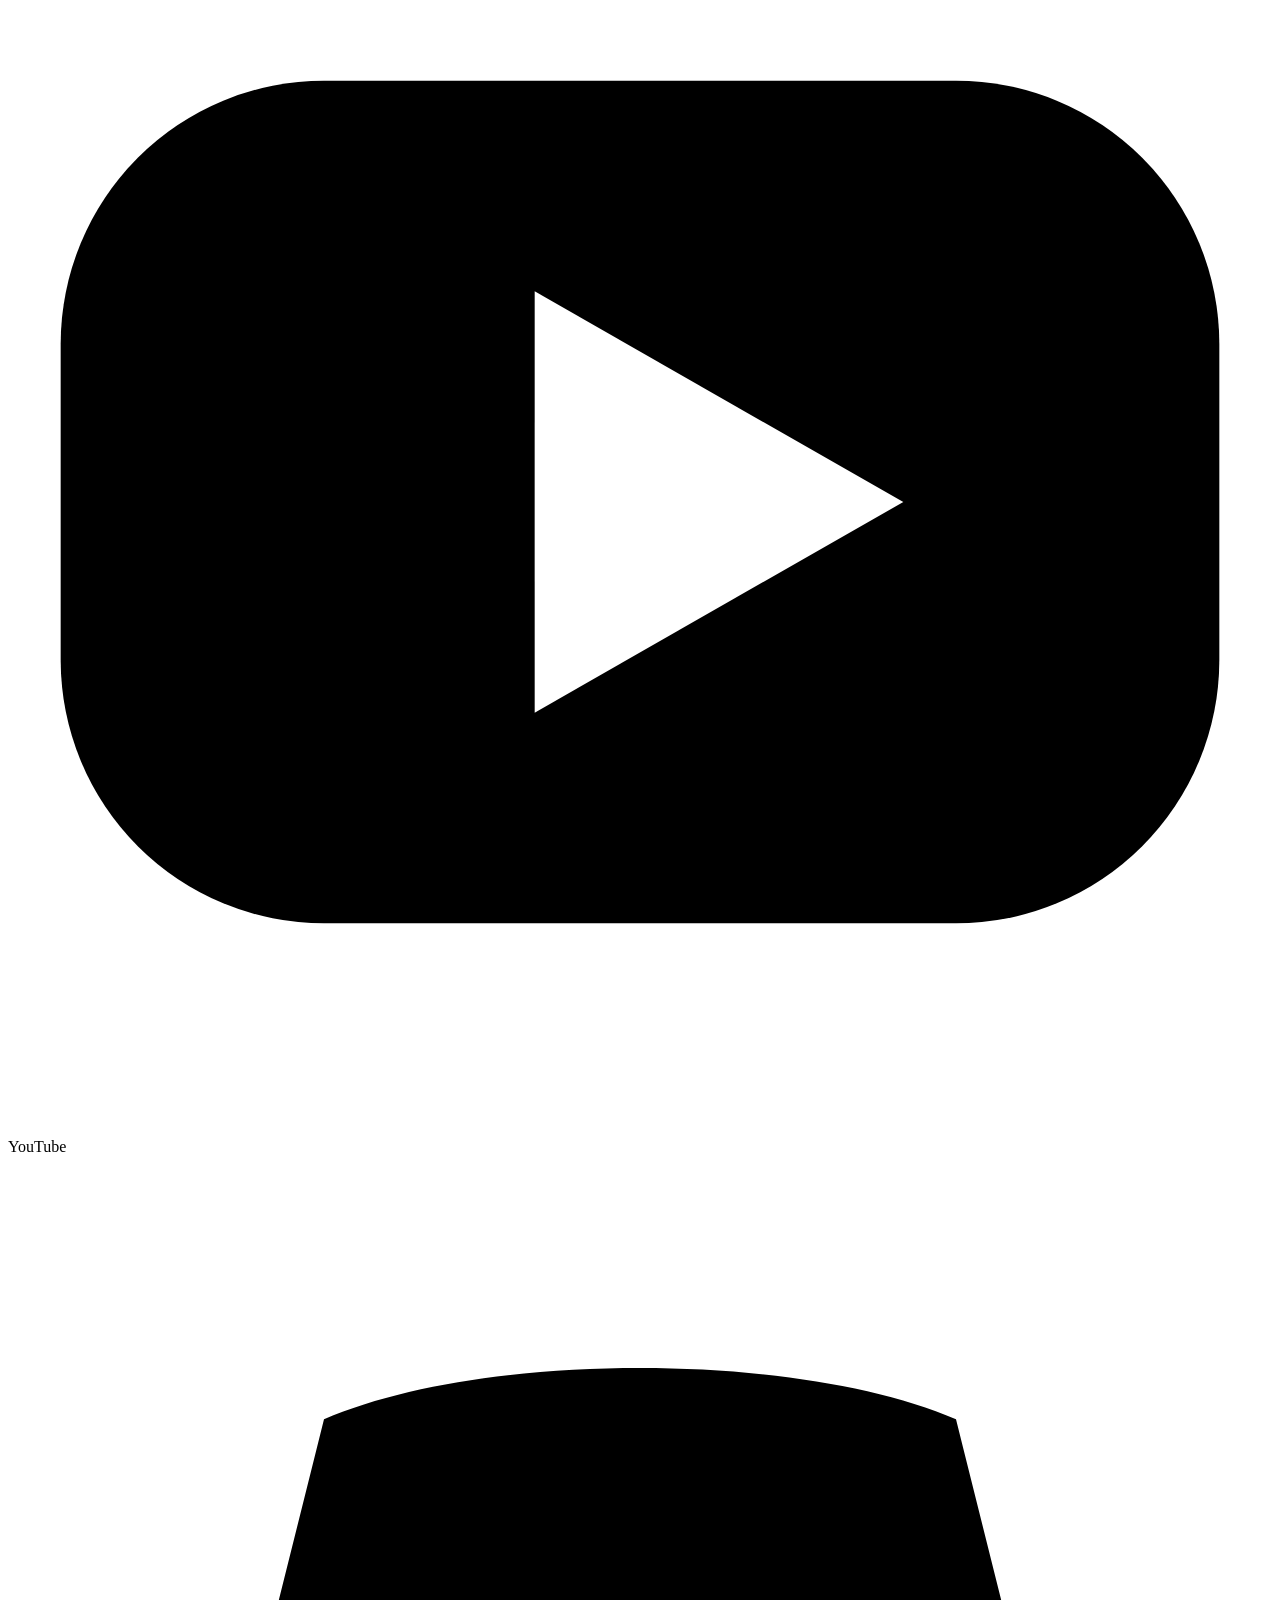
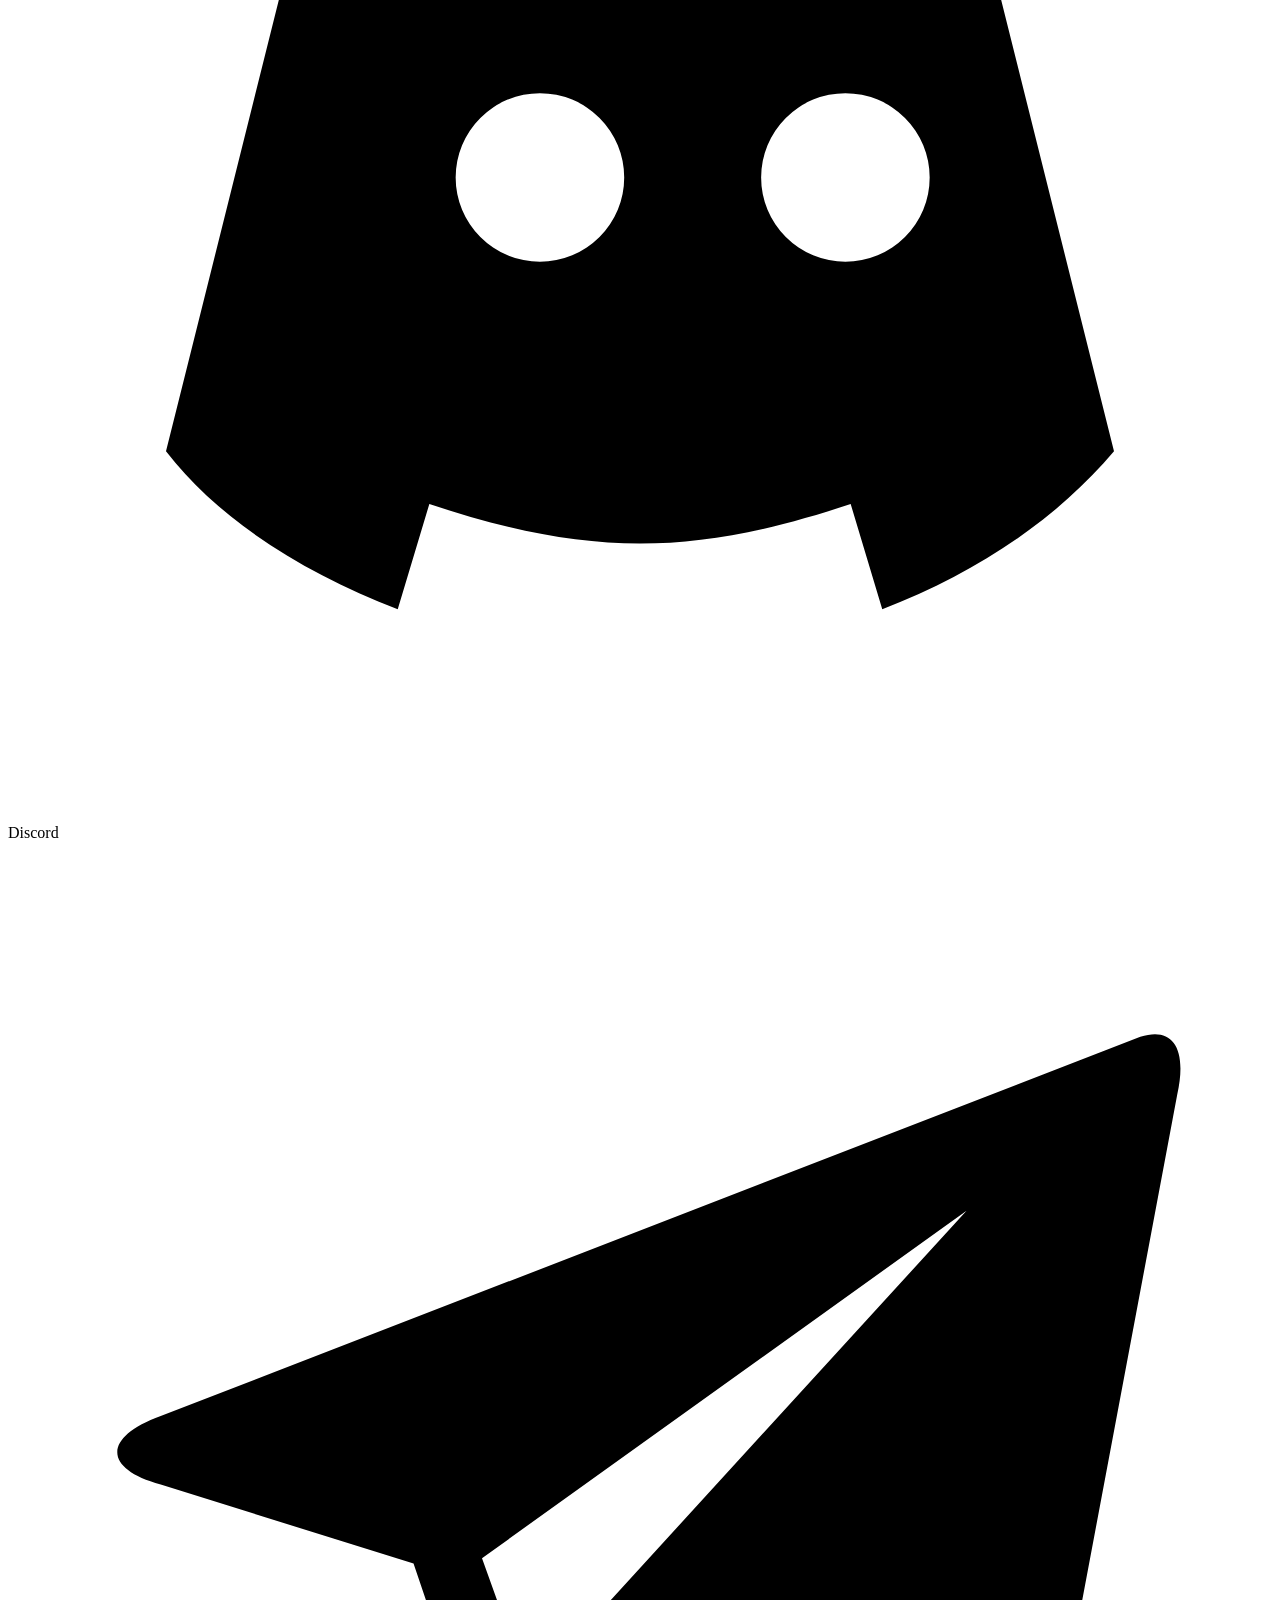
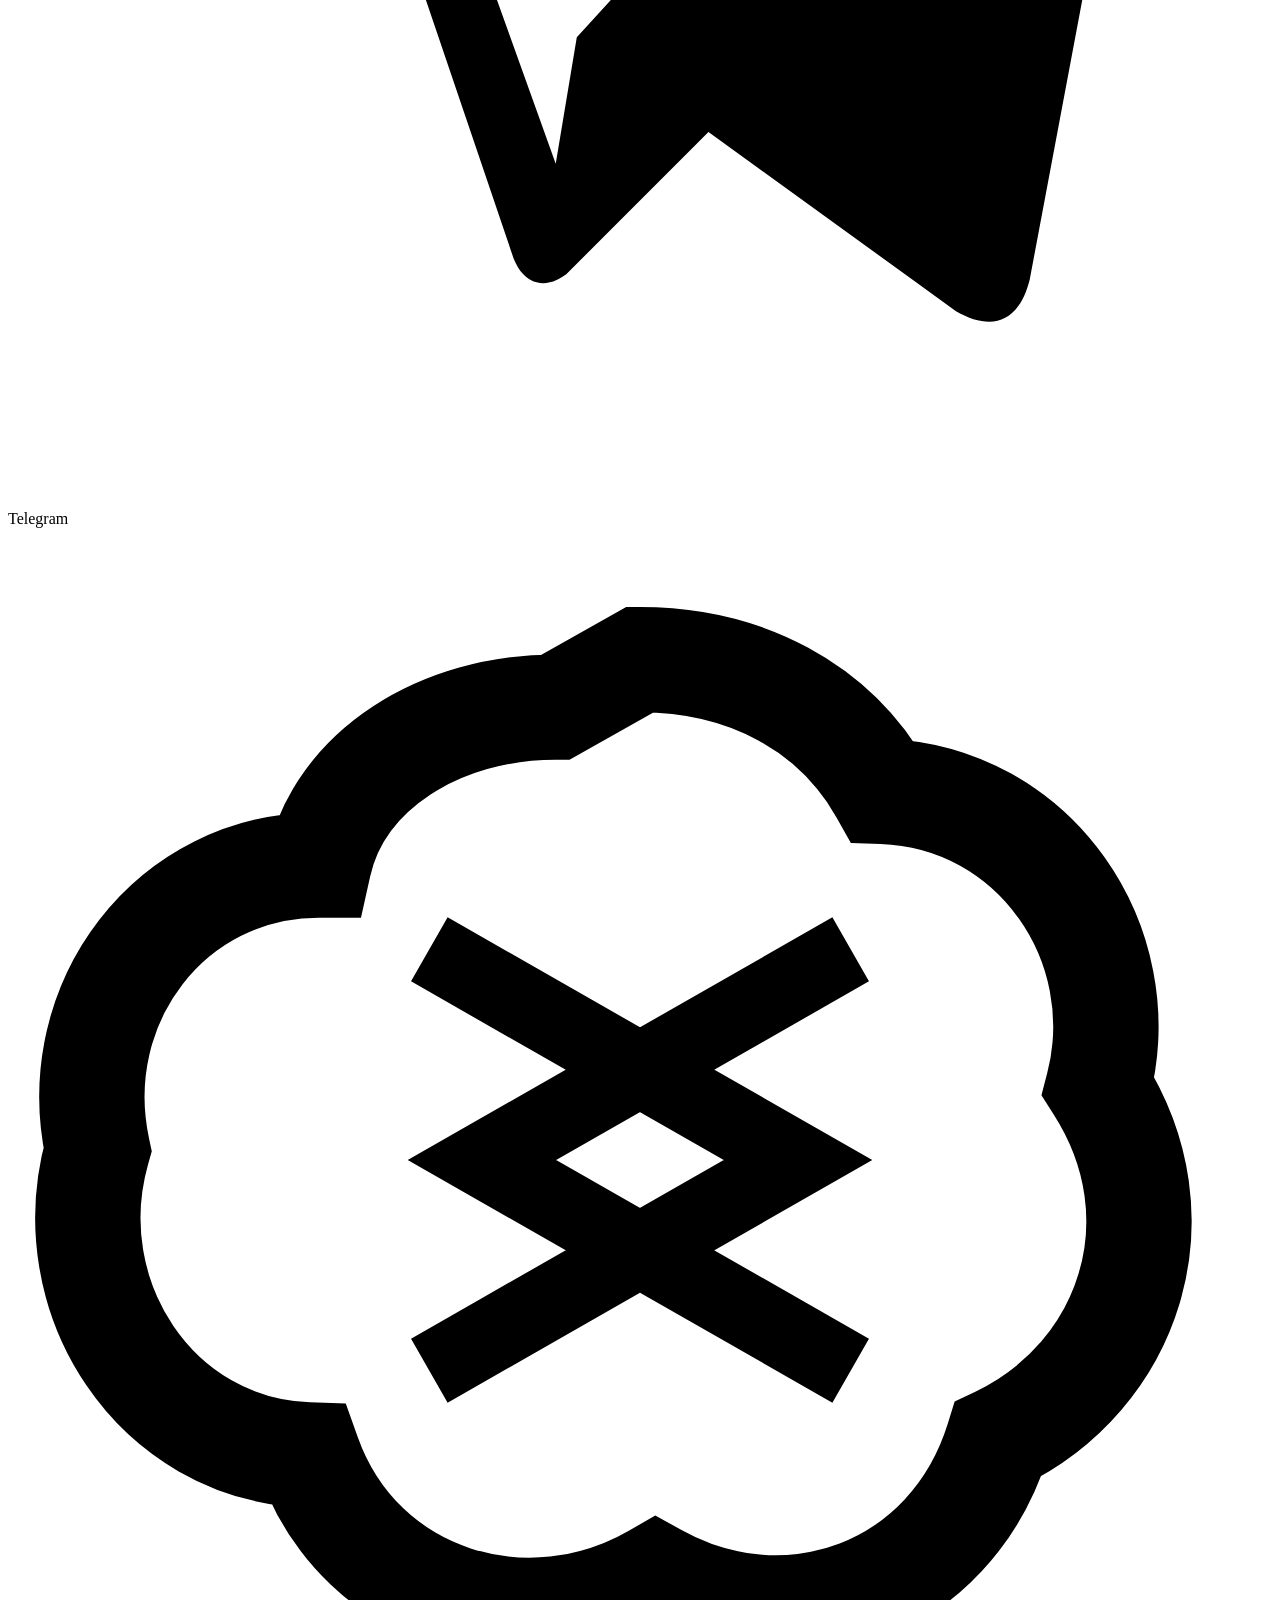
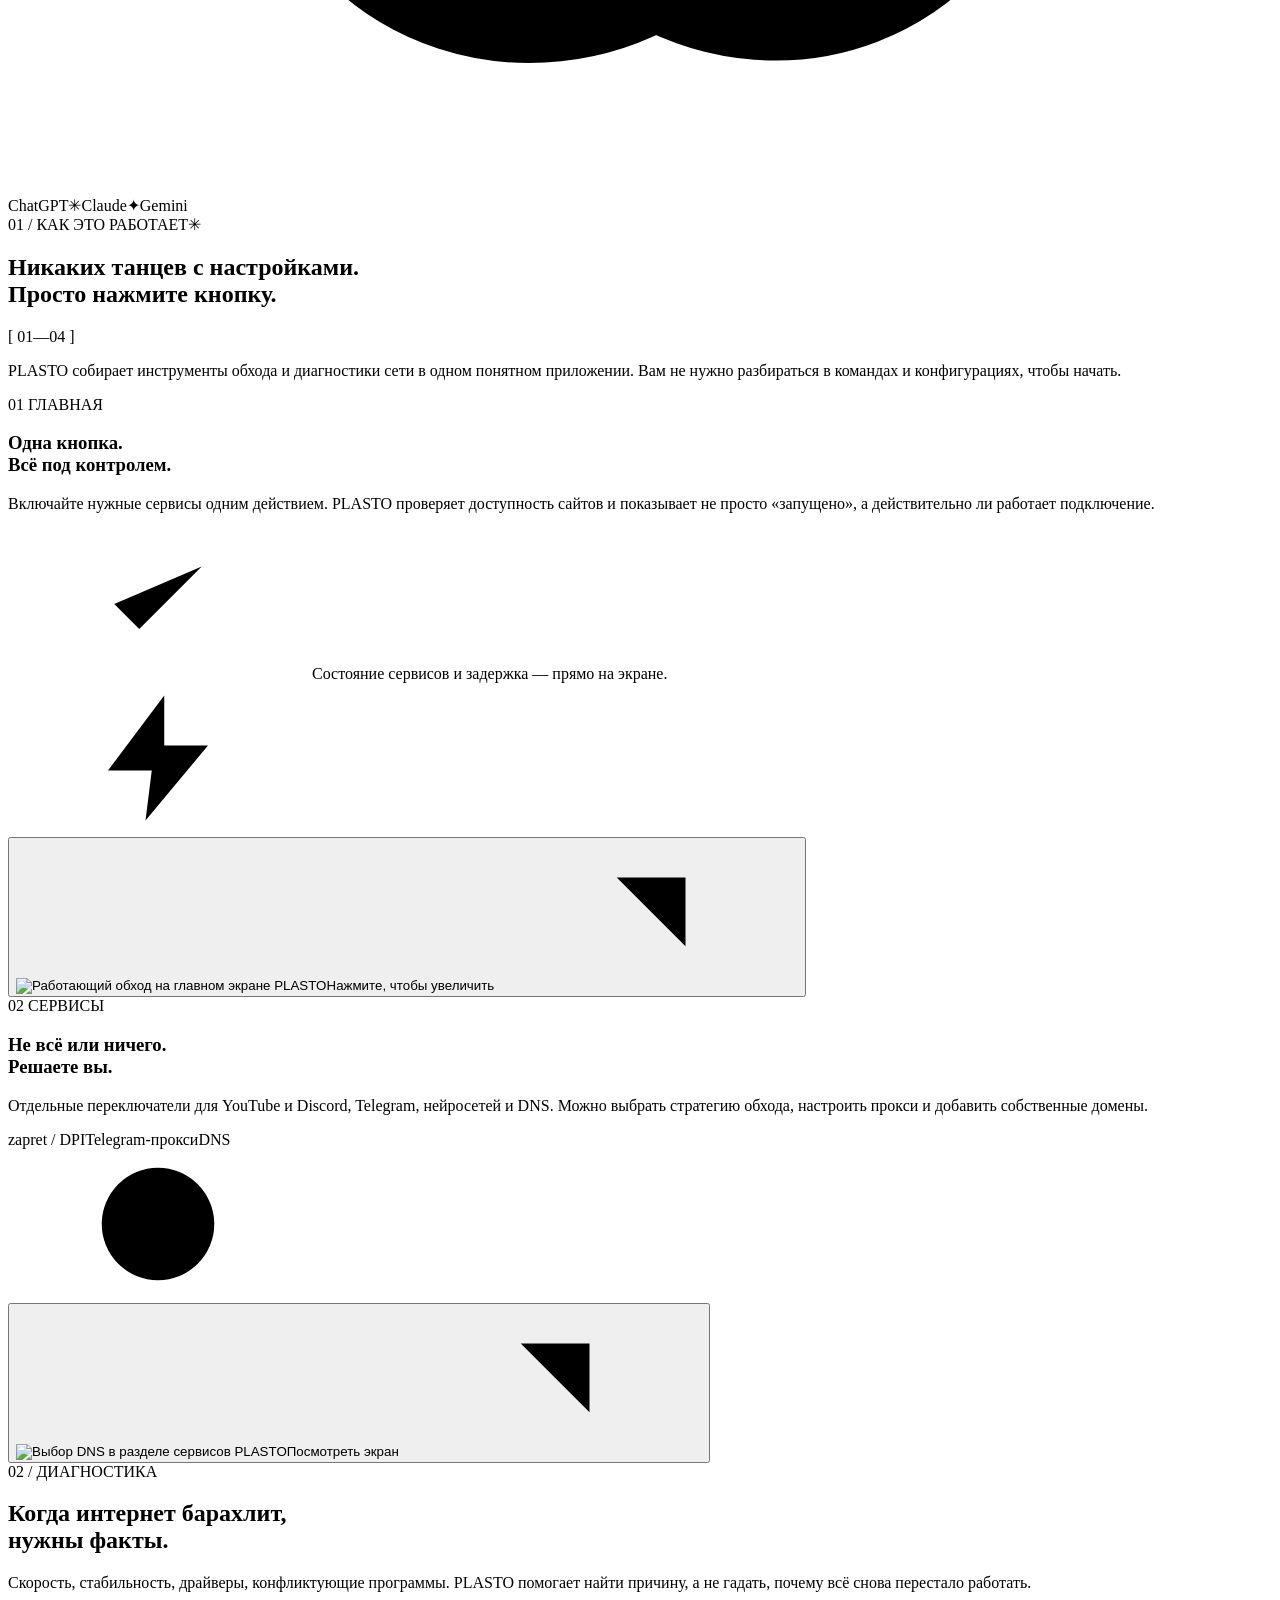
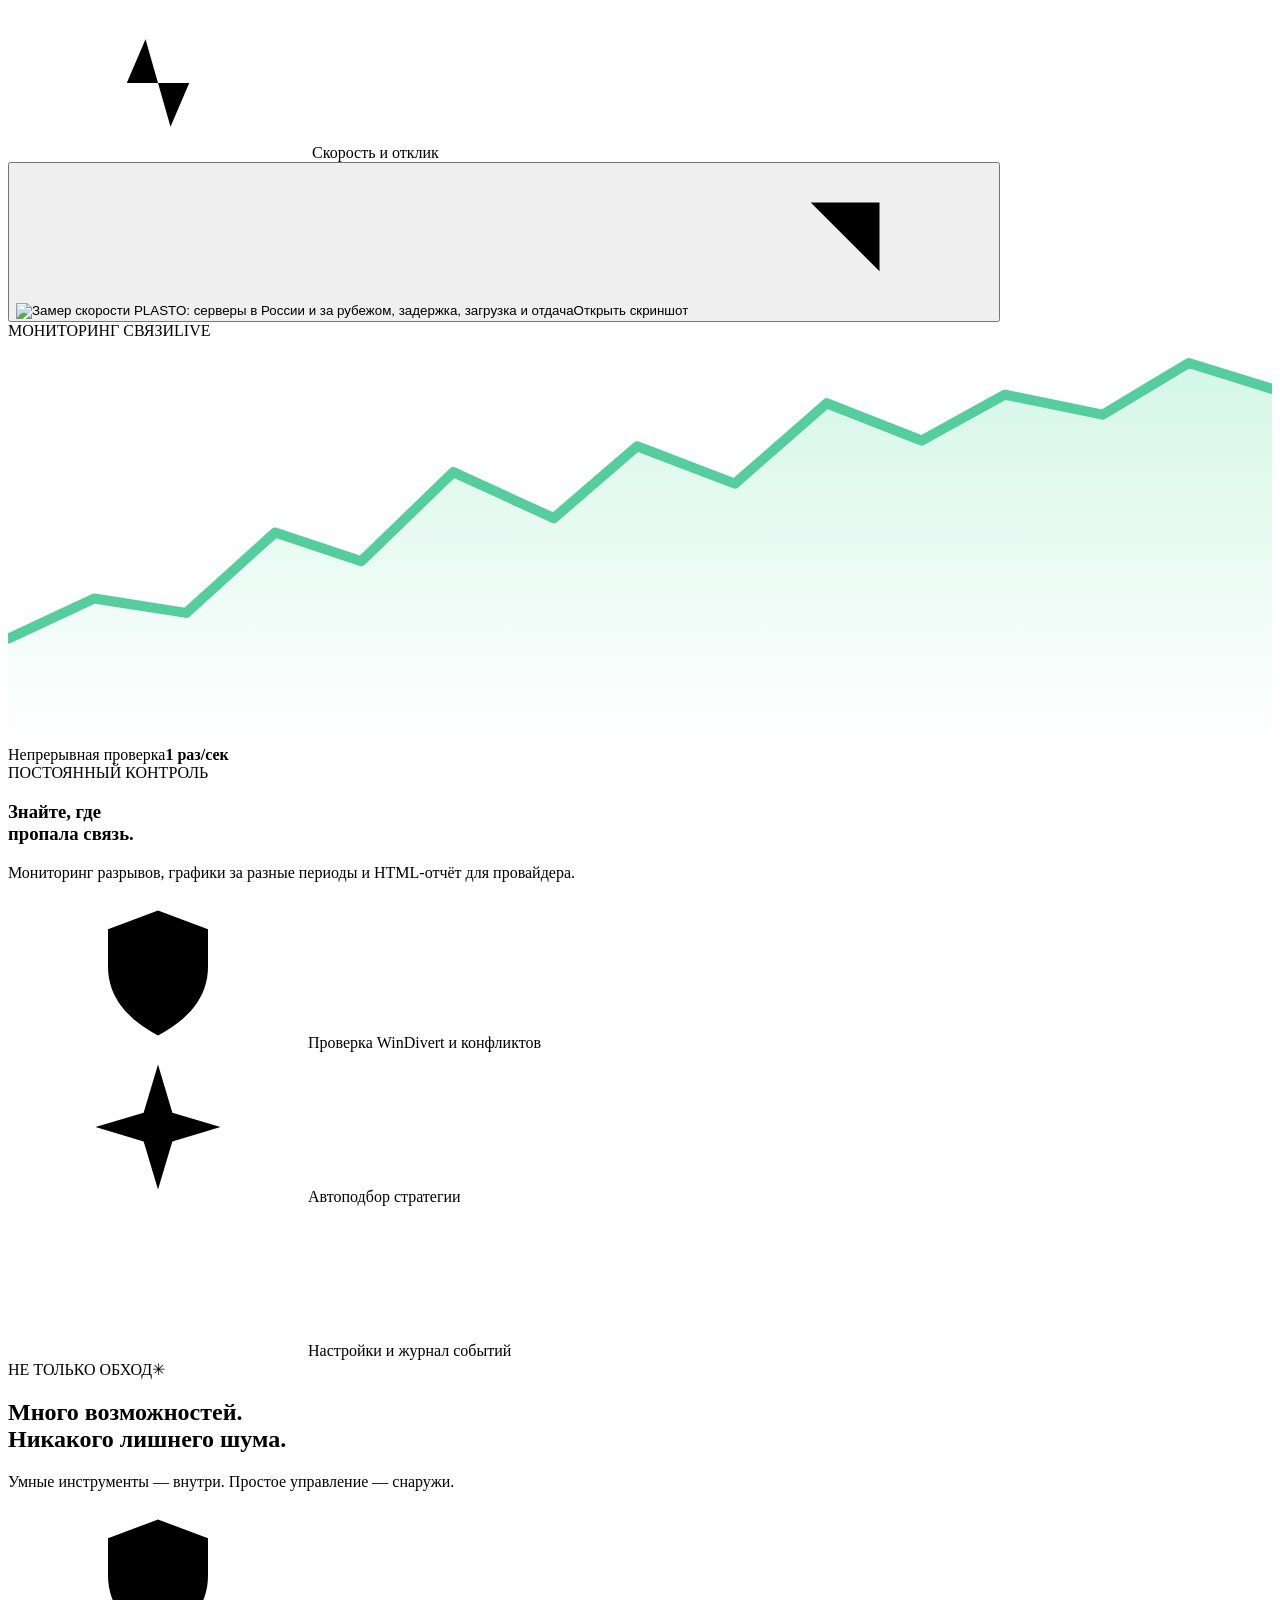
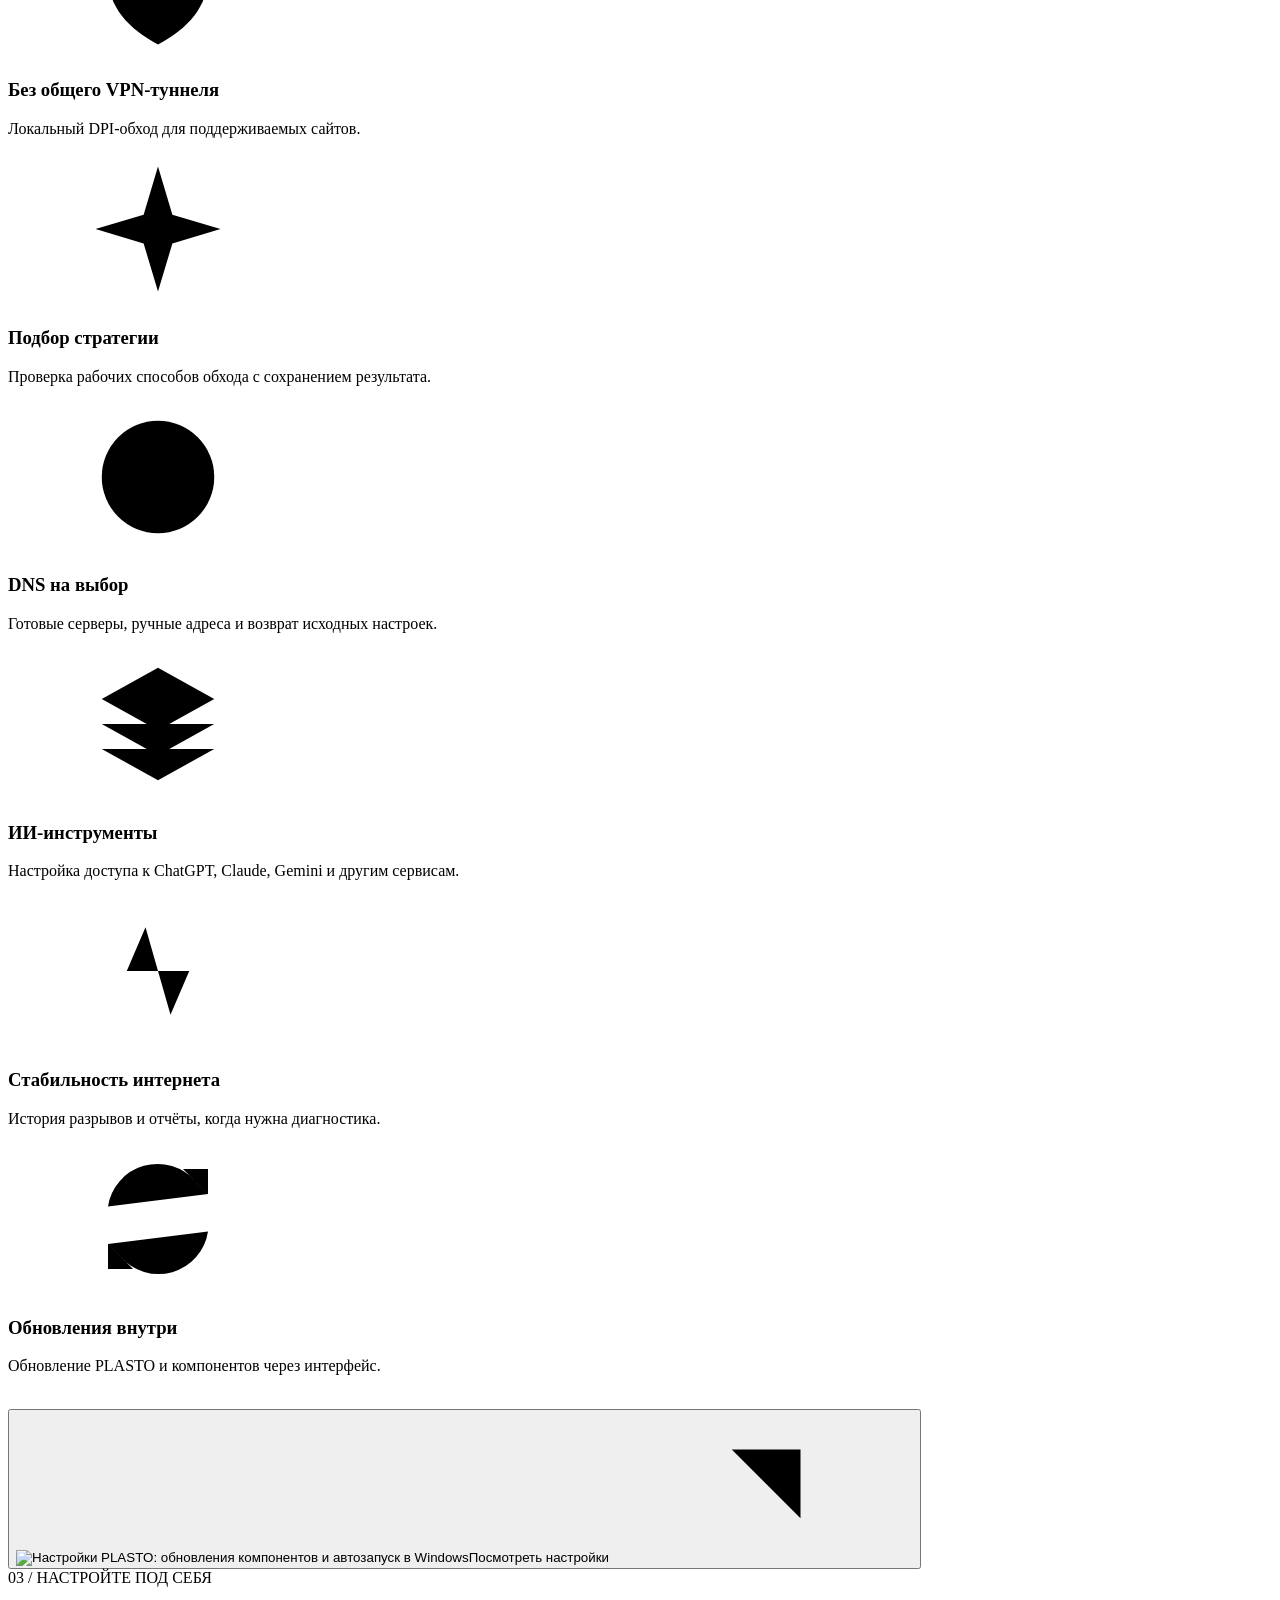
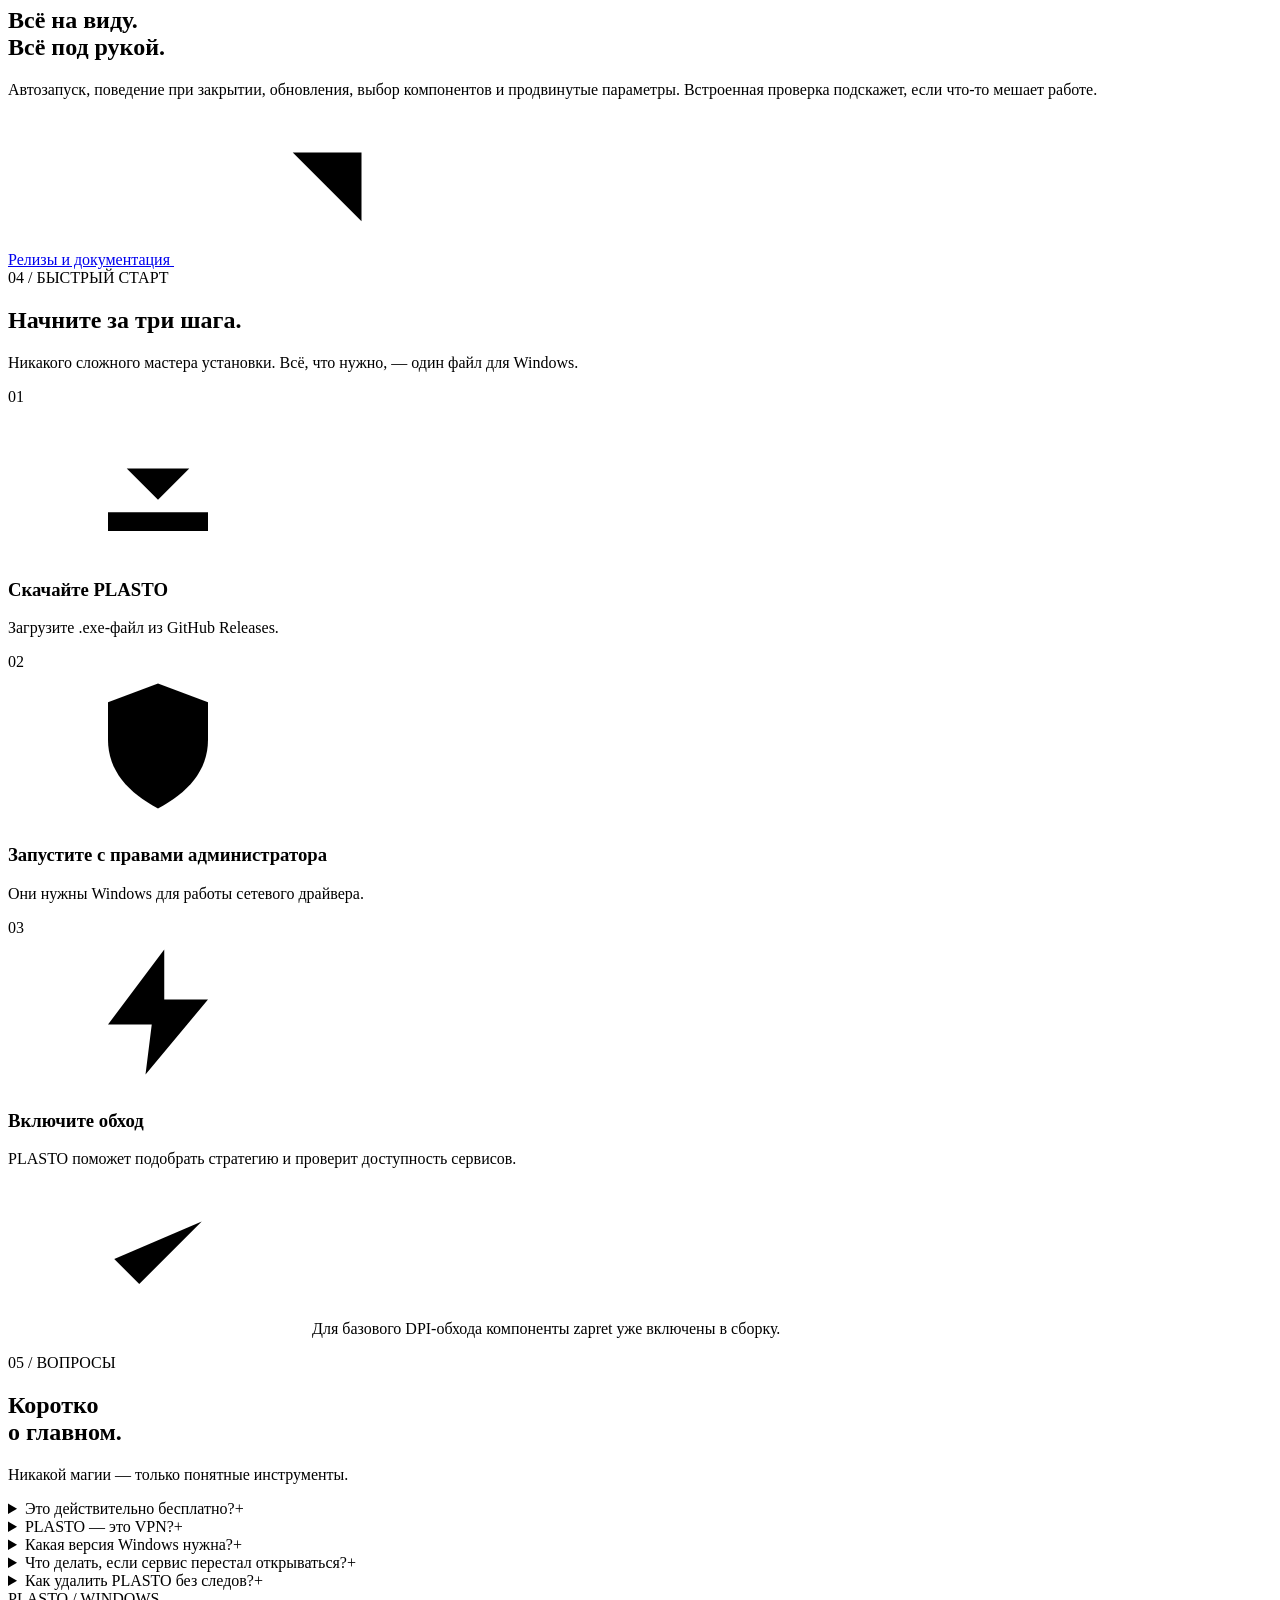
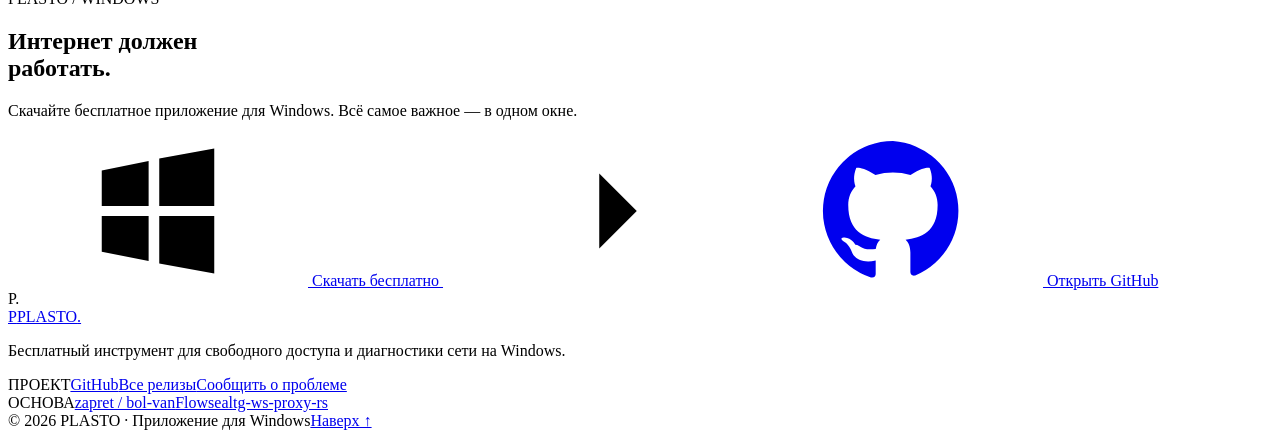
==== commit 4f547e50: "Update website address" ====
--- a/index.html
+++ b/index.html
@@ -12,7 +12,7 @@
   <meta property="og:locale" content="ru_RU">
   <meta property="og:title" content="PLASTO — интернет снова работает">
   <meta property="og:description" content="Бесплатный инструмент для Windows: YouTube, Discord, Telegram, нейросети и диагностика сети — в одном приложении.">
-  <meta property="og:image" content="https://plasto-org.github.io/PLASTO/assets/og-cover.png">
+  <meta property="og:image" content="https://plasto-org.github.io/PLASTO-site/assets/og-cover.png">
   <meta name="twitter:card" content="summary_large_image">
   <title>PLASTO — обход блокировок YouTube, Discord и Telegram для Windows</title>
   <link rel="icon" type="image/svg+xml" href="assets/favicon.svg">
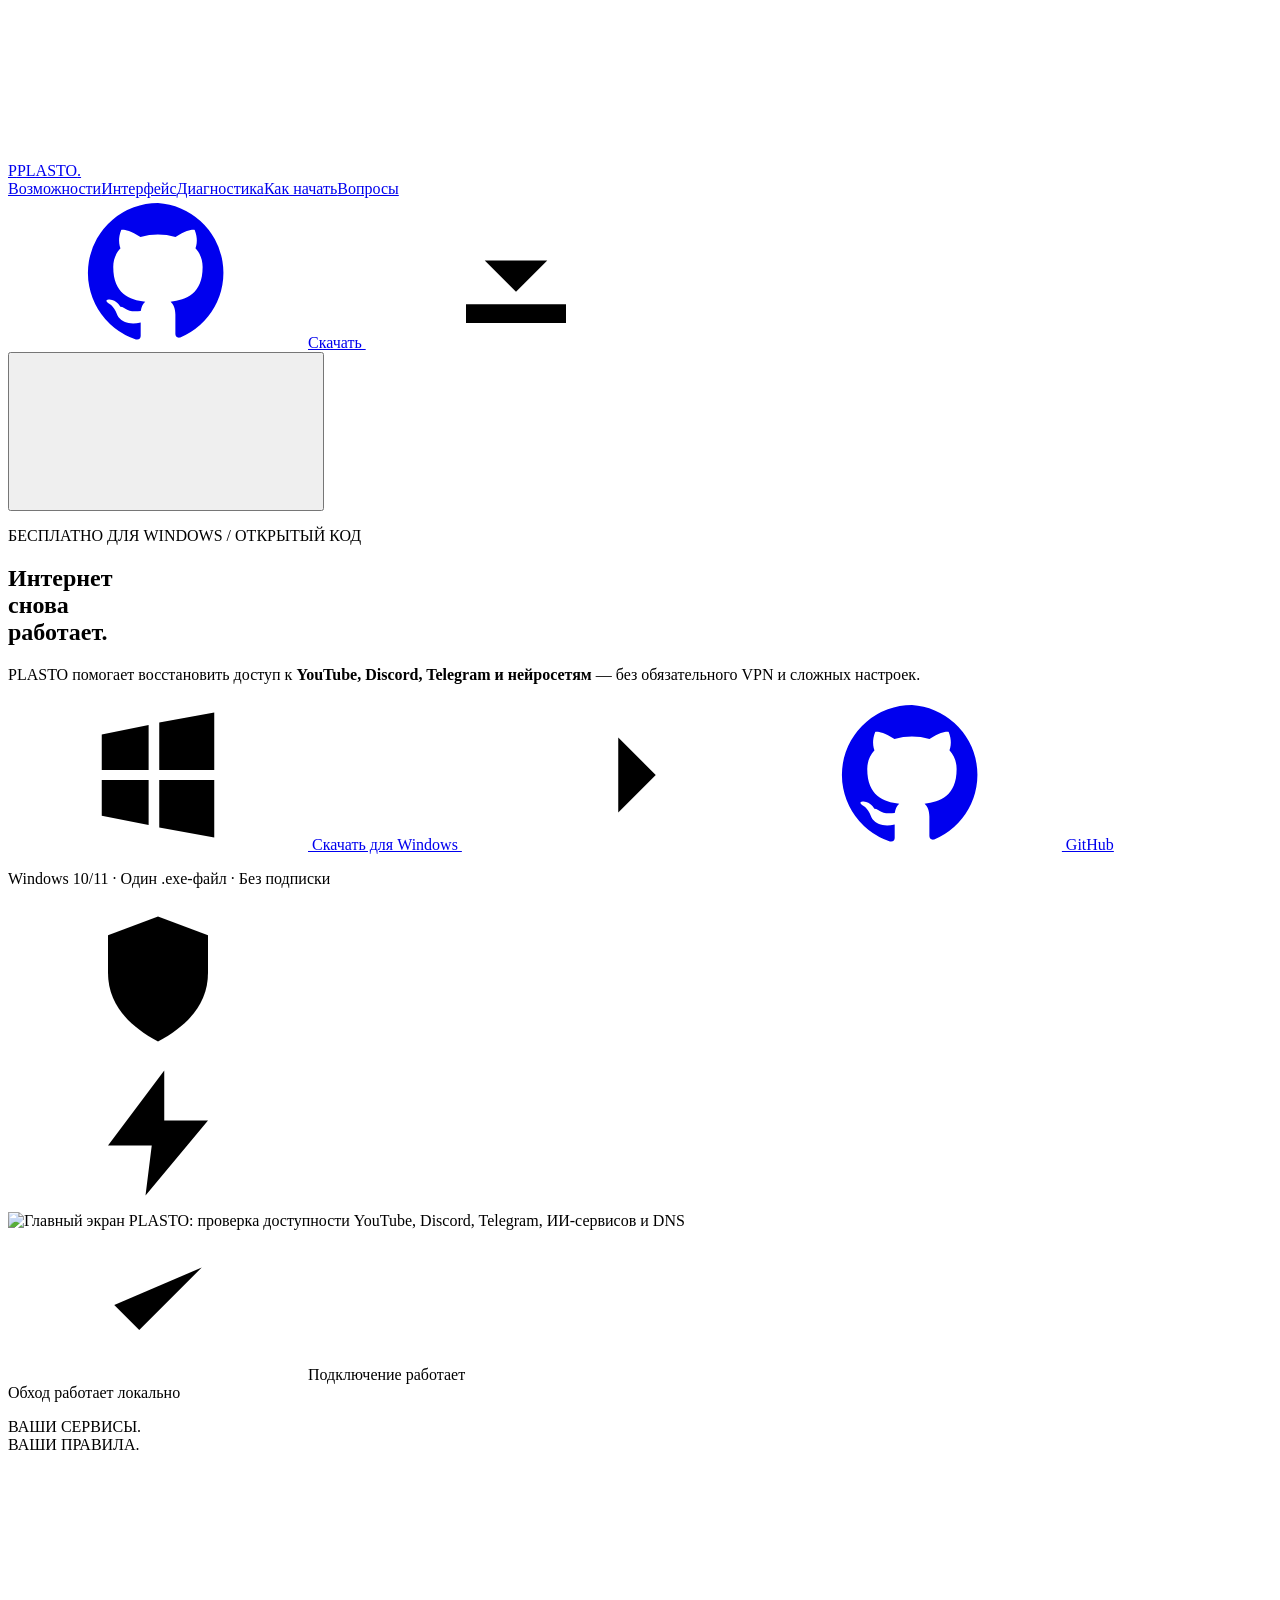
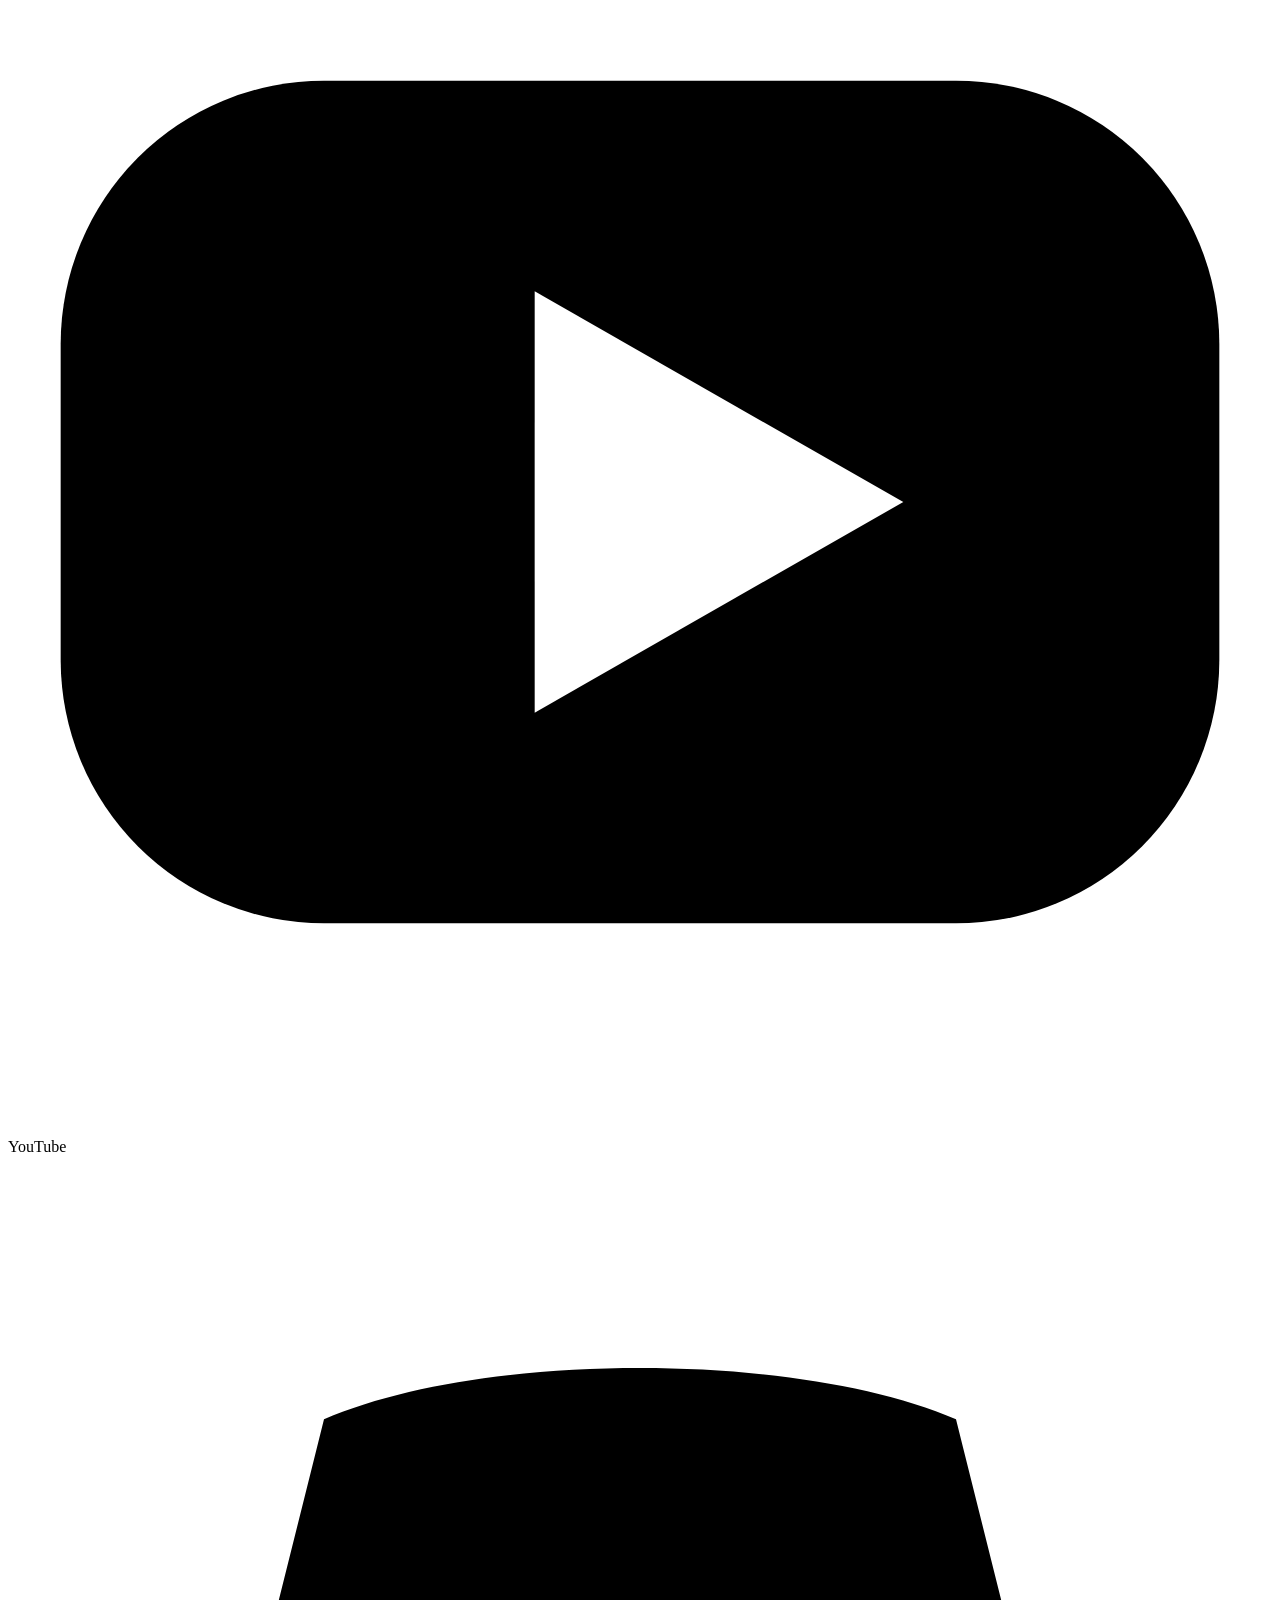
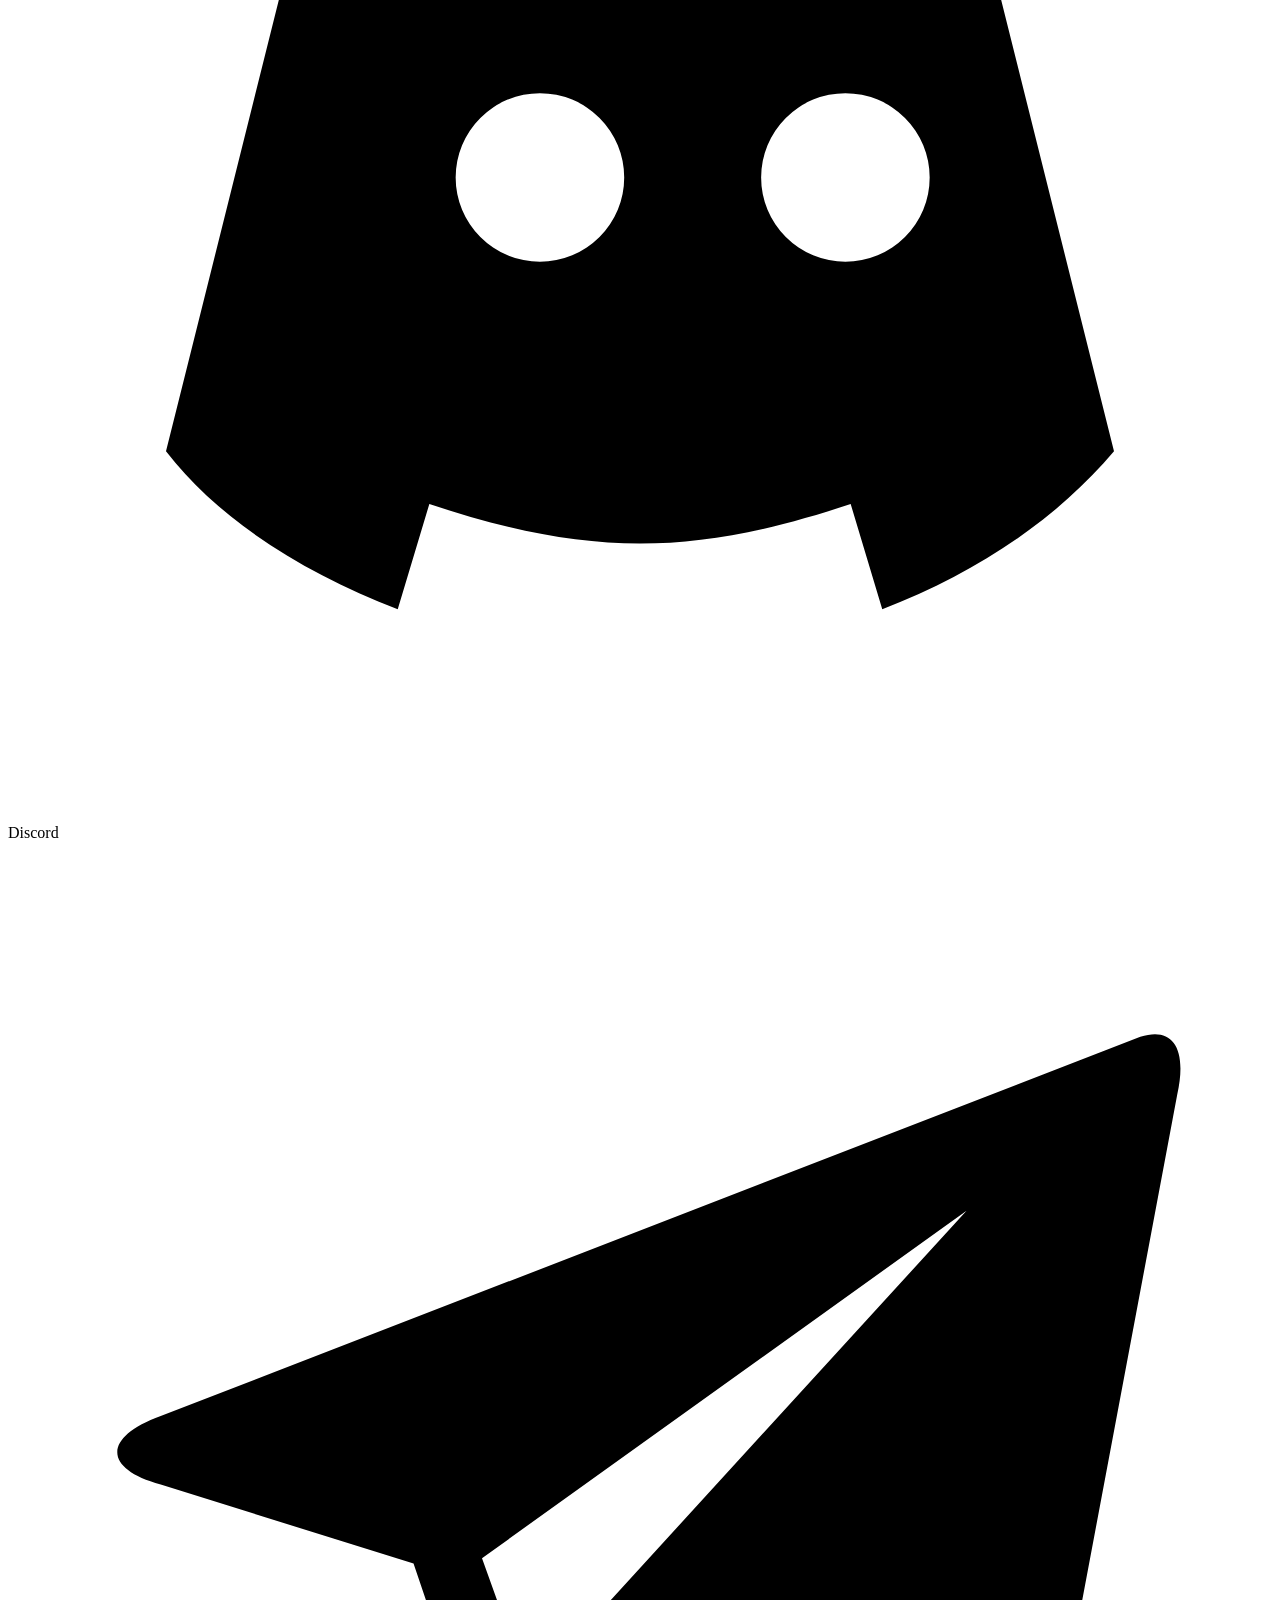
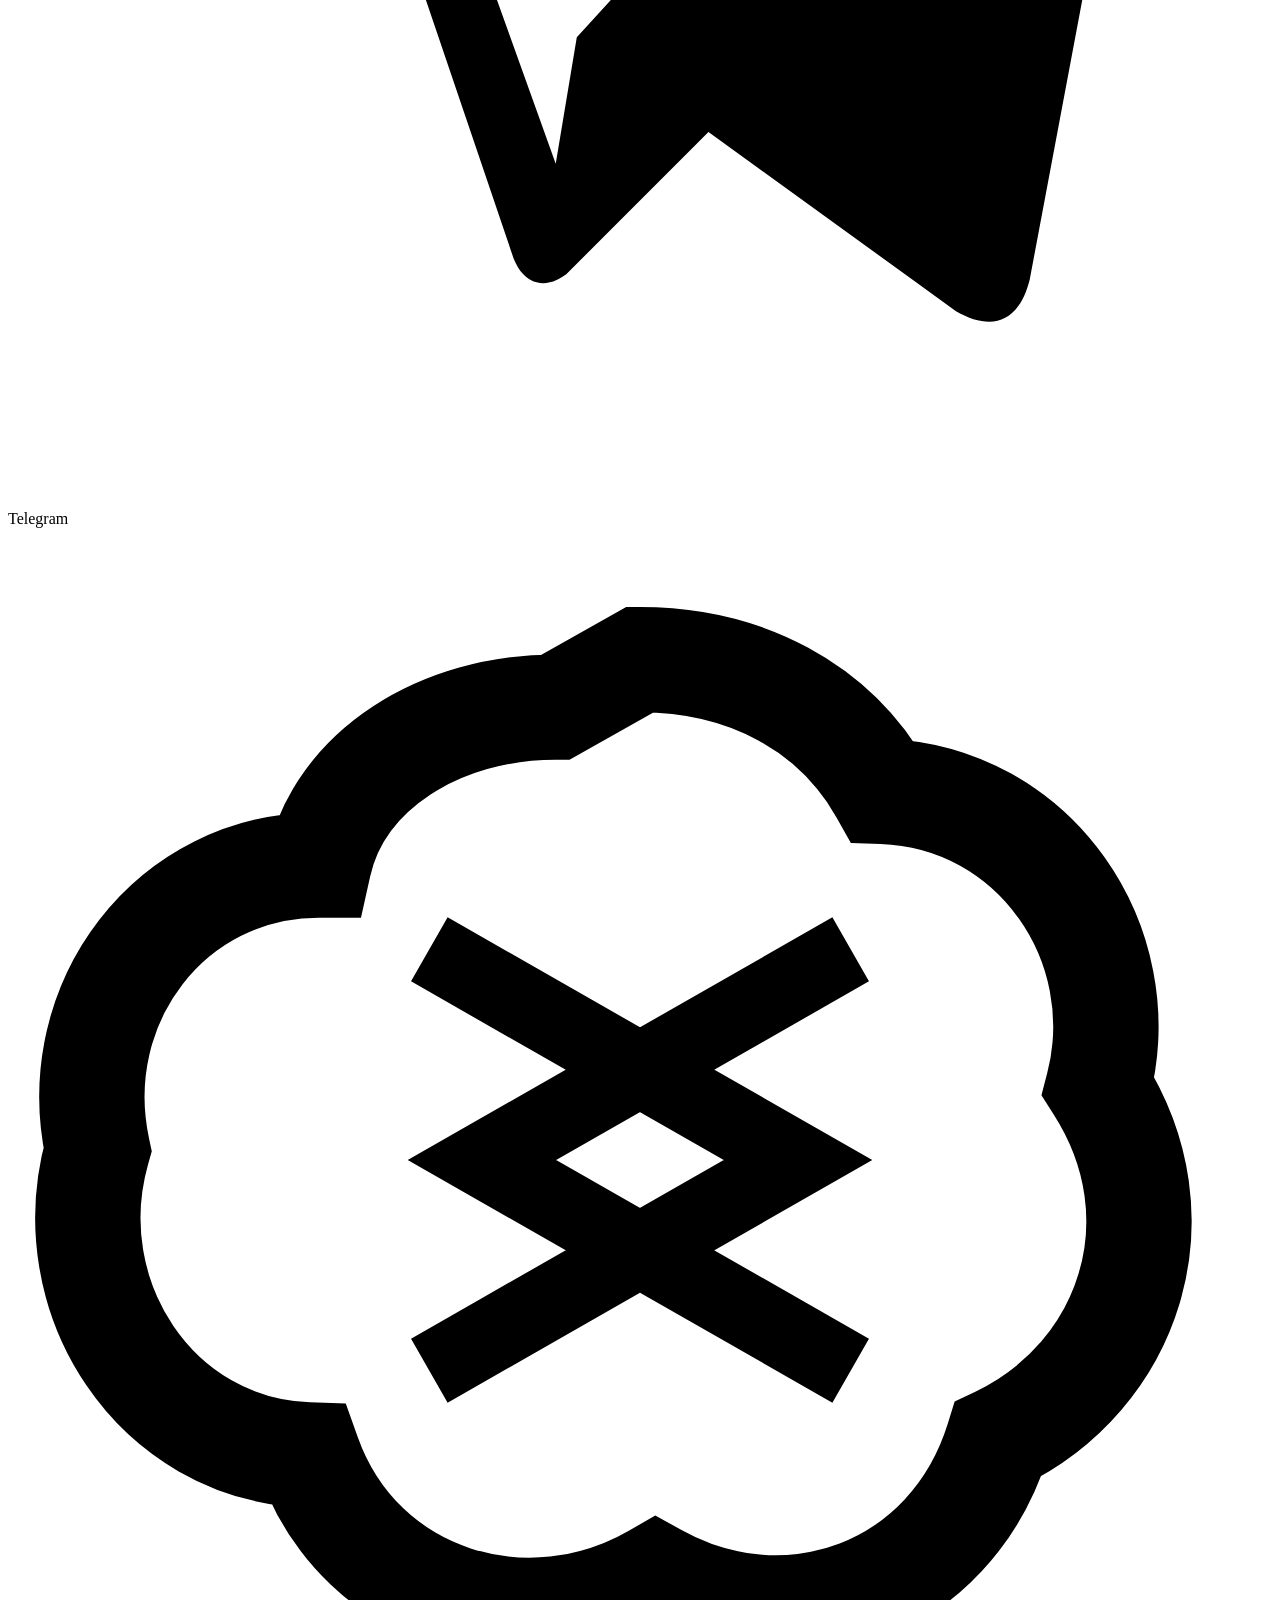
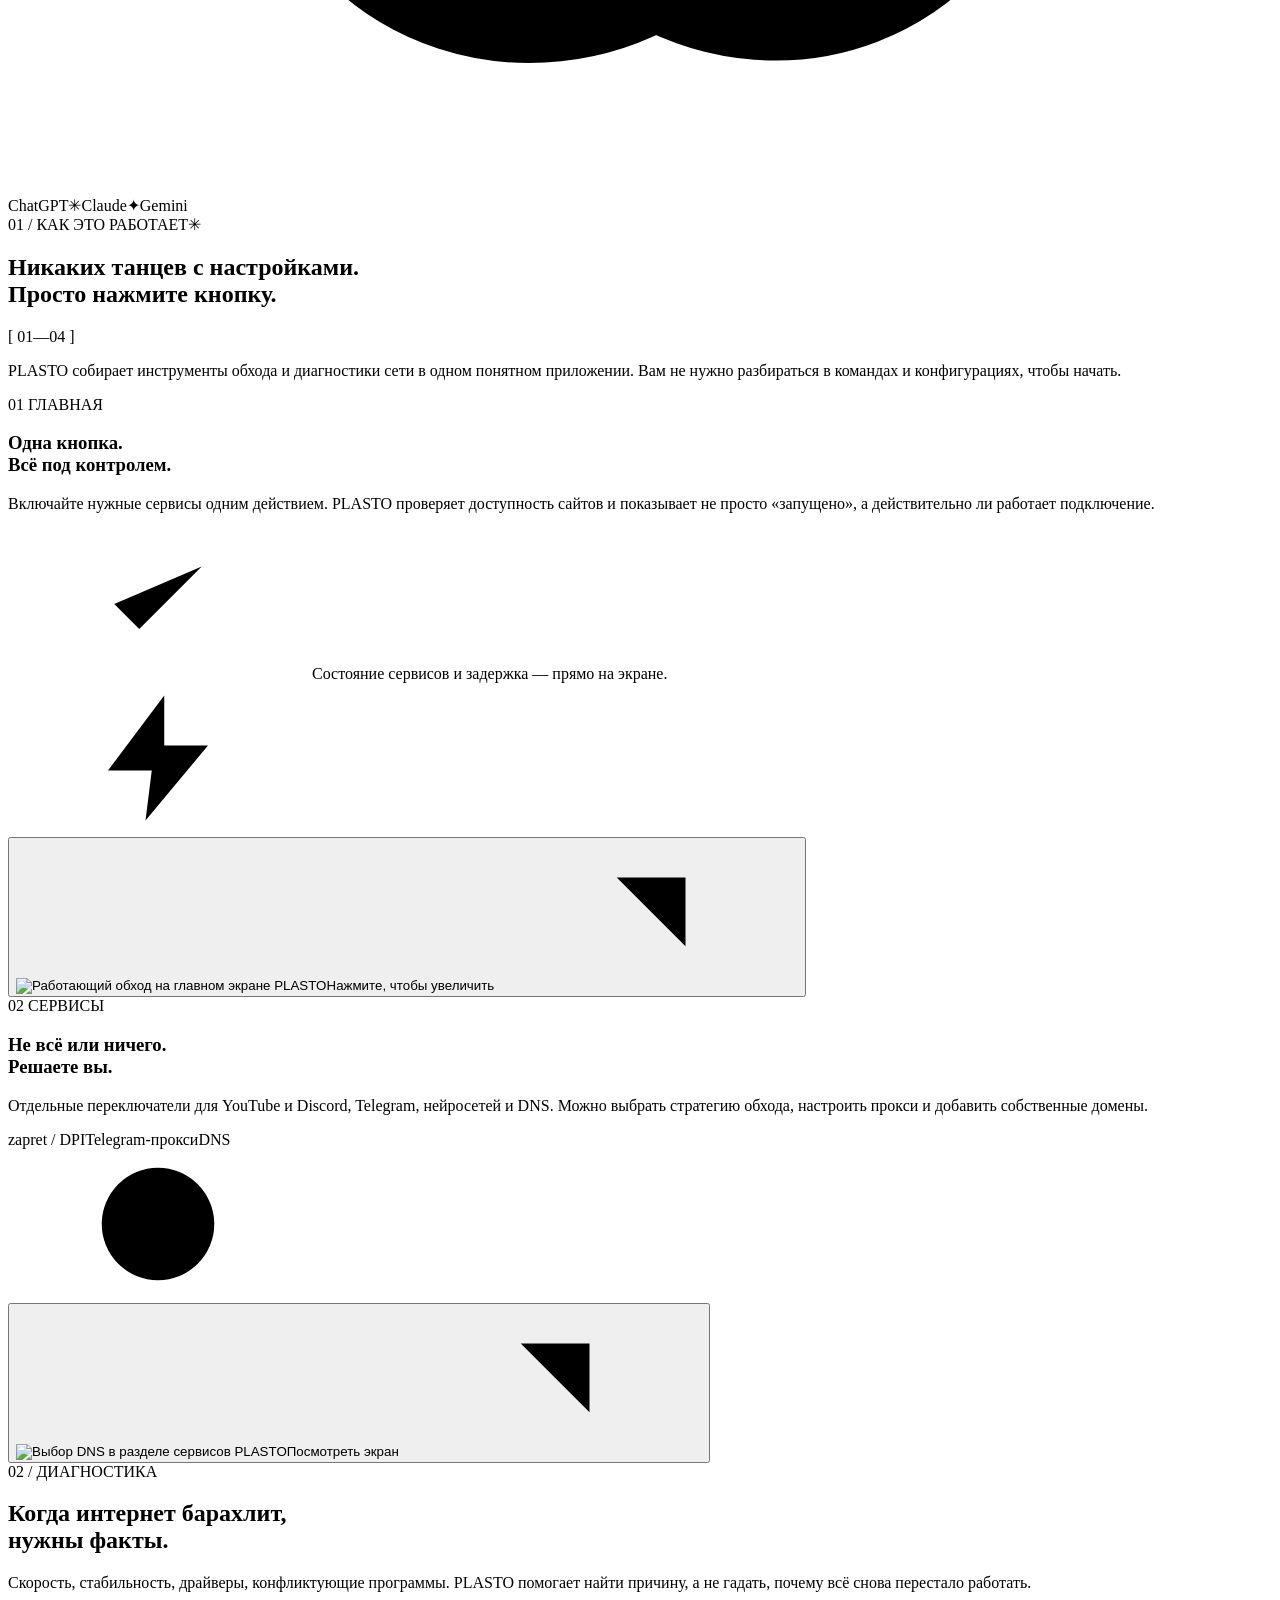
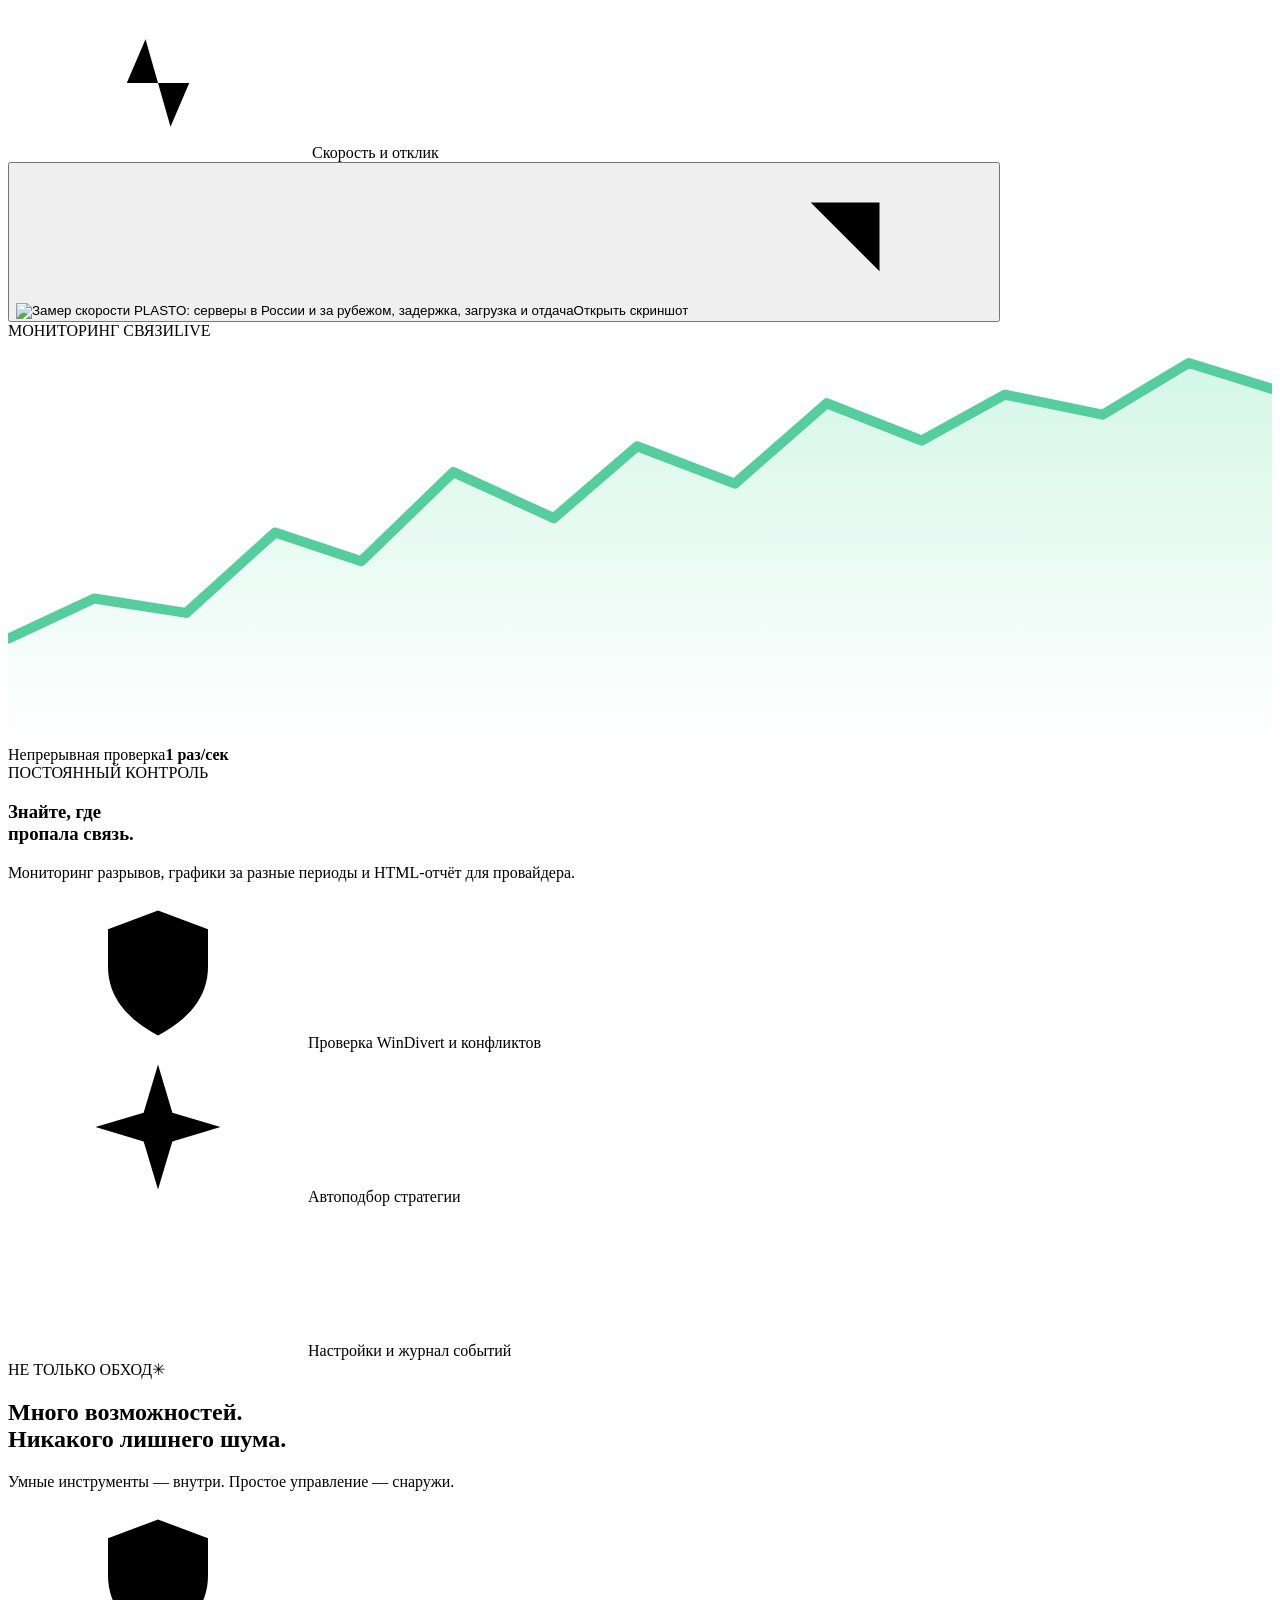
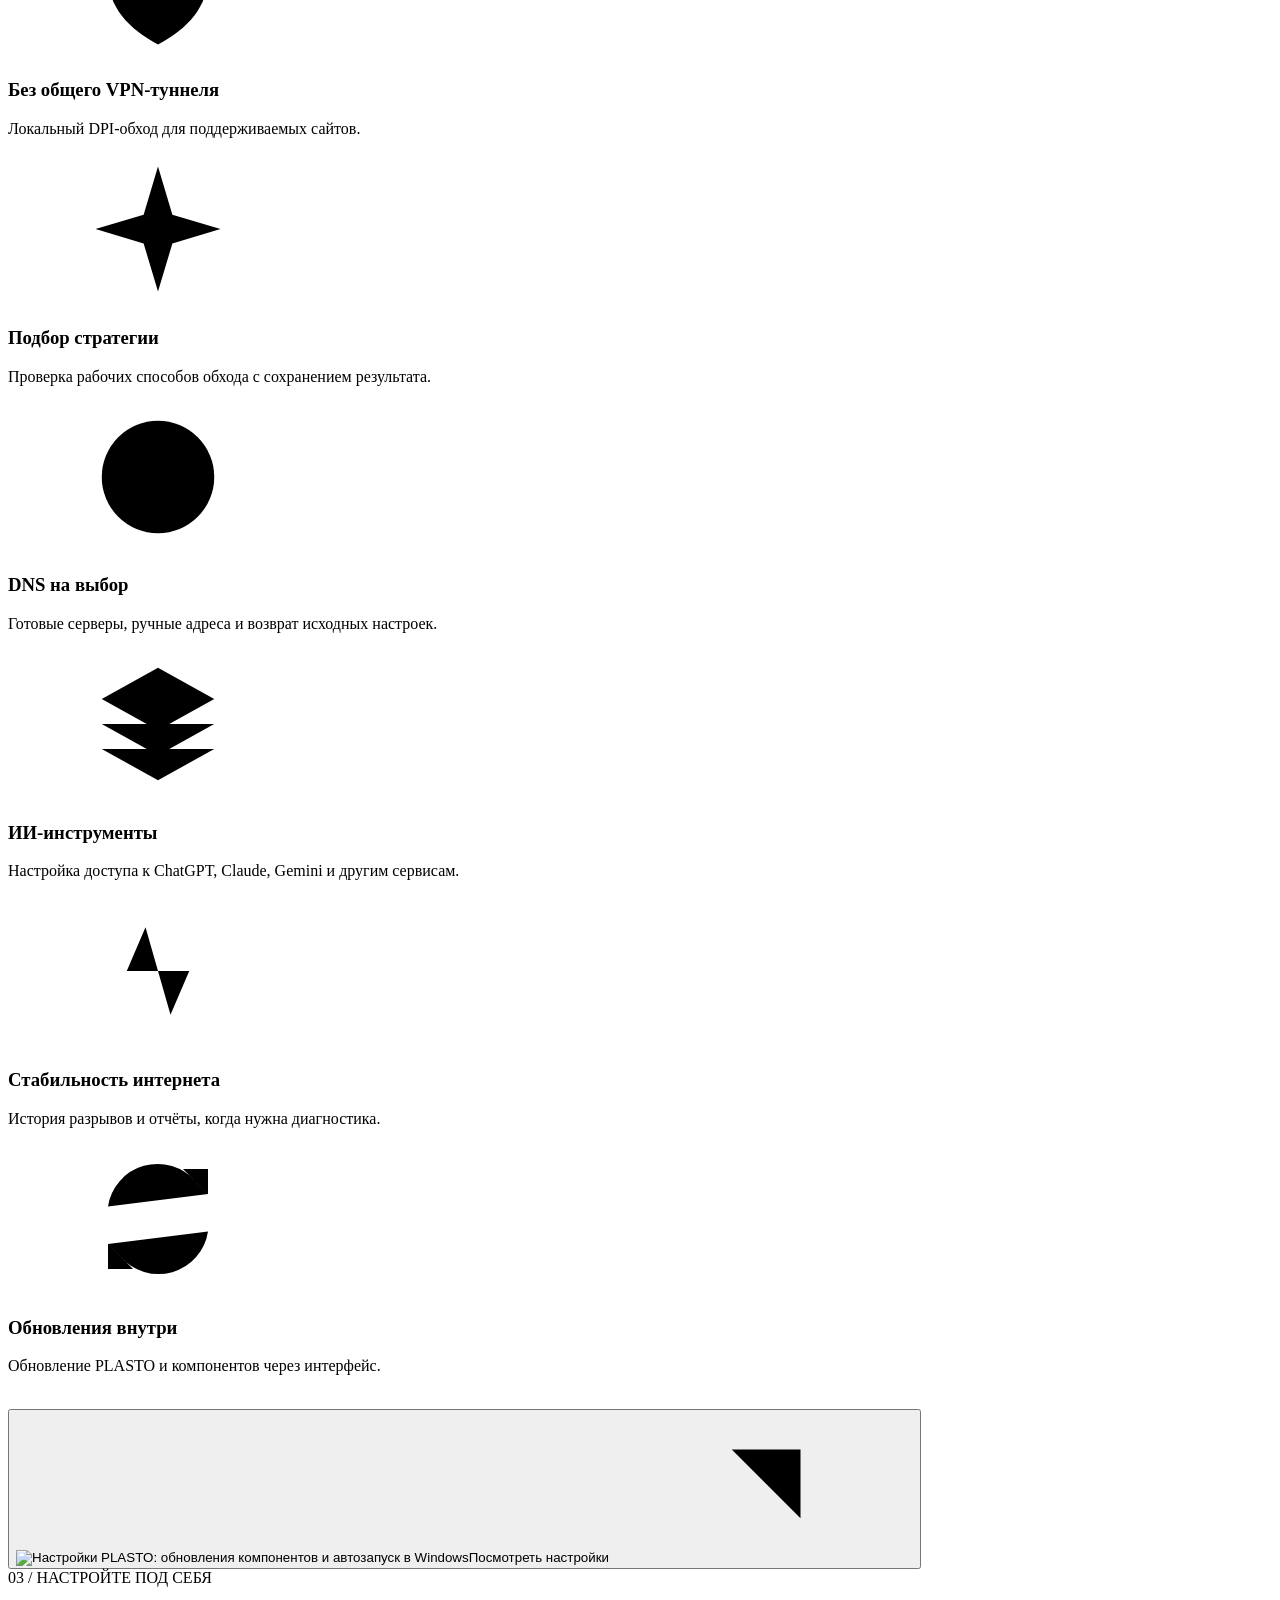
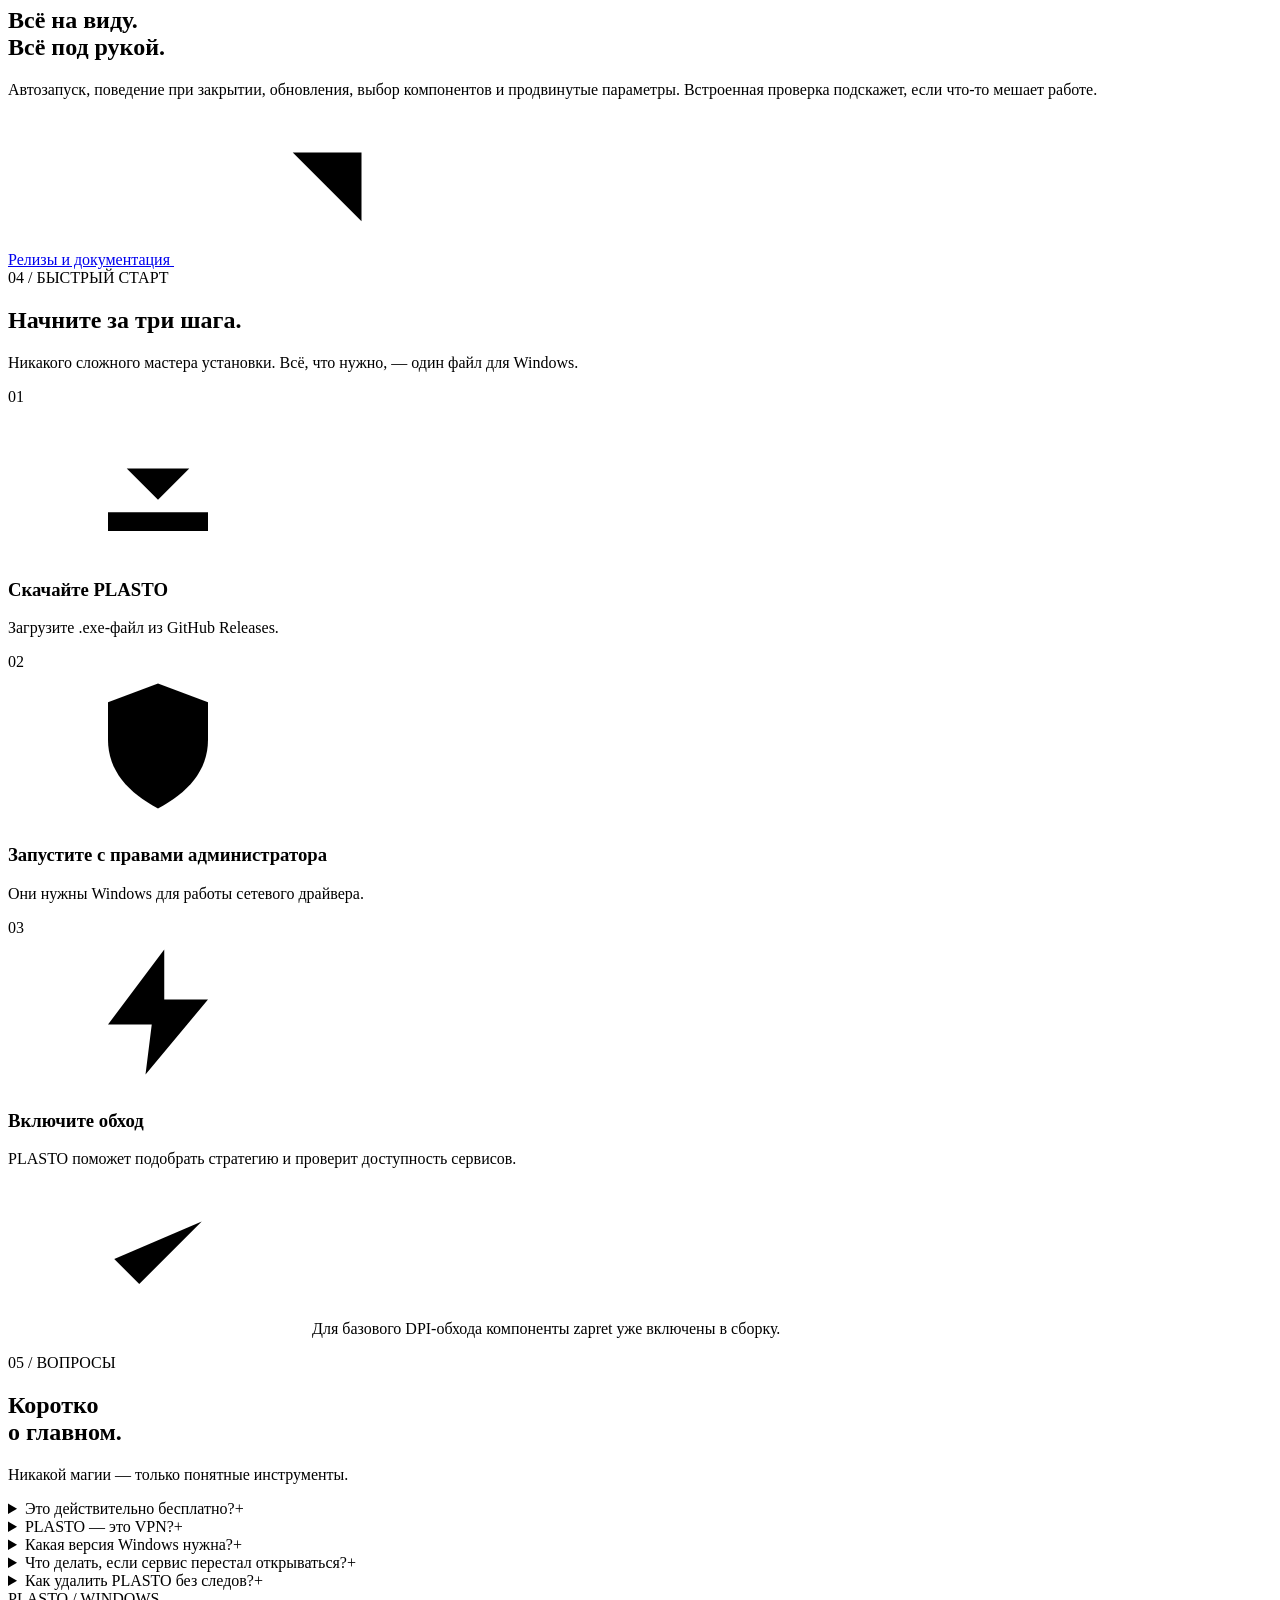
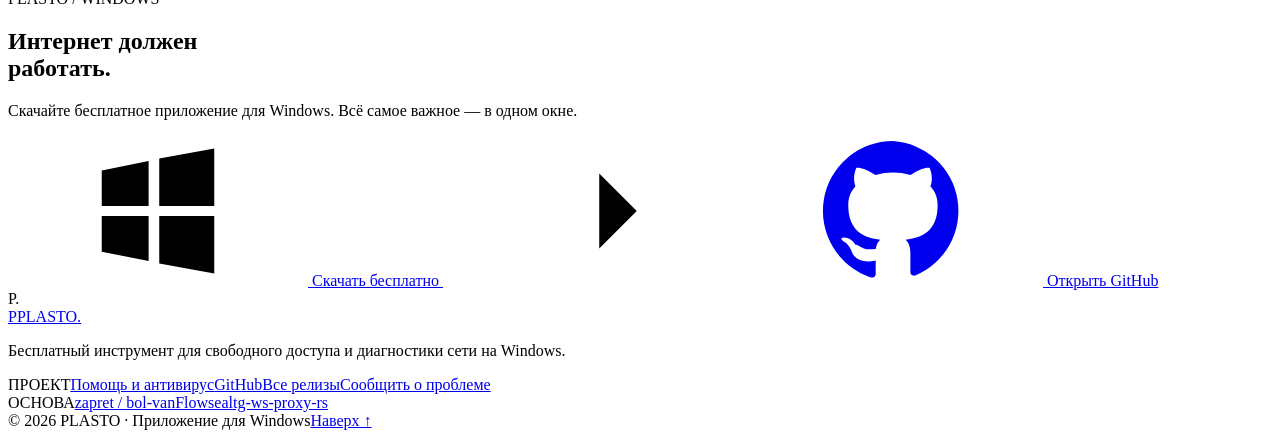
==== commit 800ce79f: "Publish help page and antivirus status" ====
--- a/index.html
+++ b/index.html
@@ -12,7 +12,12 @@
   <meta property="og:locale" content="ru_RU">
   <meta property="og:title" content="PLASTO — интернет снова работает">
   <meta property="og:description" content="Бесплатный инструмент для Windows: YouTube, Discord, Telegram, нейросети и диагностика сети — в одном приложении.">
-  <meta property="og:image" content="https://plasto-org.github.io/PLASTO-site/assets/og-cover.png">
+  <meta property="og:image" content="https://plastoorg.github.io/PLASTO/assets/og-cover.png">
+  <link rel="canonical" href="https://plastoorg.github.io/PLASTO/">
+  <meta property="og:url" content="https://plastoorg.github.io/PLASTO/">
+  <meta name="twitter:title" content="PLASTO — приложение для Windows">
+  <meta name="twitter:description" content="Доступ к сервисам, Telegram-прокси, DNS и диагностика сети в одном приложении.">
+  <meta name="twitter:image" content="https://plastoorg.github.io/PLASTO/assets/og-cover.png">
   <meta name="twitter:card" content="summary_large_image">
   <title>PLASTO — обход блокировок YouTube, Discord и Telegram для Windows</title>
   <link rel="icon" type="image/svg+xml" href="assets/favicon.svg">
@@ -20,7 +25,7 @@
   <link rel="preconnect" href="https://fonts.gstatic.com" crossorigin>
   <link href="https://fonts.googleapis.com/css2?family=Manrope:wght@400;450;500;550;600;650;700;750;800&family=Instrument+Serif:ital@0;1&display=swap" rel="stylesheet">
   <link rel="stylesheet" href="css/styles.css">
-  <script type="application/ld+json">{"@context":"https://schema.org","@type":"SoftwareApplication","name":"PLASTO","applicationCategory":"UtilitiesApplication","operatingSystem":"Windows 10, Windows 11","description":"Бесплатный инструмент обхода DPI-блокировок, настройки прокси и DNS, диагностики сети для Windows.","offers":{"@type":"Offer","price":"0","priceCurrency":"RUB"},"downloadUrl":"https://github.com/PLASTO-ORG/PLASTO/releases","softwareHelp":"https://github.com/PLASTO-ORG/PLASTO"}</script>
+  <script type="application/ld+json">{"@context":"https://schema.org","@type":"SoftwareApplication","name":"PLASTO","applicationCategory":"UtilitiesApplication","operatingSystem":"Windows 10, Windows 11","description":"Бесплатный инструмент обхода DPI-блокировок, настройки прокси и DNS, диагностики сети для Windows.","offers":{"@type":"Offer","price":"0","priceCurrency":"RUB"},"downloadUrl":"https://github.com/plastoorg/PLASTO/releases","softwareHelp":"https://github.com/plastoorg/PLASTO"}</script>
 </head>
 <body>
   <svg class="svg-defs" xmlns="http://www.w3.org/2000/svg" aria-hidden="true" focusable="false">
@@ -48,7 +53,7 @@
       <nav class="primary-nav" id="primary-nav" aria-label="Основная навигация">
         <a href="#features">Возможности</a><a href="#experience">Интерфейс</a><a href="#diagnostics">Диагностика</a><a href="#start">Как начать</a><a href="#faq">Вопросы</a>
       </nav>
-      <div class="nav-cta"><a class="nav-github" href="https://github.com/PLASTO-ORG/PLASTO" target="_blank" rel="noopener noreferrer" aria-label="Репозиторий на GitHub"><svg><use href="#i-github"/></svg></a><a class="btn btn-dark btn-small" href="https://github.com/PLASTO-ORG/PLASTO/releases" target="_blank" rel="noopener noreferrer">Скачать <svg><use href="#i-download"/></svg></a></div>
+      <div class="nav-cta"><a class="nav-github" href="https://github.com/plastoorg/PLASTO" target="_blank" rel="noopener noreferrer" aria-label="Репозиторий на GitHub"><svg><use href="#i-github"/></svg></a><a class="btn btn-dark btn-small" href="https://github.com/plastoorg/PLASTO/releases" target="_blank" rel="noopener noreferrer">Скачать <svg><use href="#i-download"/></svg></a></div>
       <button class="mobile-menu-btn" id="menu-toggle" aria-expanded="false" aria-controls="primary-nav" aria-label="Открыть меню"><svg><use href="#i-menu"/></svg></button>
     </div>
   </header>
@@ -58,7 +63,7 @@
         <p class="eyebrow"><span class="status-light"></span> БЕСПЛАТНО ДЛЯ WINDOWS <span class="eyebrow-divider">/</span> ОТКРЫТЫЙ КОД</p>
         <h1 id="hero-title">Интернет<br>снова<br><span class="accent-serif">работает.</span></h1>
         <p class="hero-description">PLASTO помогает восстановить доступ к <strong>YouTube, Discord, Telegram и нейросетям</strong> — без обязательного VPN и сложных настроек.</p>
-        <div class="hero-actions"><a class="btn btn-dark btn-large" href="https://github.com/PLASTO-ORG/PLASTO/releases" target="_blank" rel="noopener noreferrer"><svg><use href="#i-windows"/></svg> Скачать для Windows <span class="btn-circle"><svg><use href="#i-arrow"/></svg></span></a><a class="btn btn-glass btn-large" href="https://github.com/PLASTO-ORG/PLASTO" target="_blank" rel="noopener noreferrer"><svg><use href="#i-github"/></svg> GitHub</a></div>
+        <div class="hero-actions"><a class="btn btn-dark btn-large" href="https://github.com/plastoorg/PLASTO/releases" target="_blank" rel="noopener noreferrer"><svg><use href="#i-windows"/></svg> Скачать для Windows <span class="btn-circle"><svg><use href="#i-arrow"/></svg></span></a><a class="btn btn-glass btn-large" href="https://github.com/plastoorg/PLASTO" target="_blank" rel="noopener noreferrer"><svg><use href="#i-github"/></svg> GitHub</a></div>
         <p class="hero-meta">Windows 10/11 <span>·</span> Один .exe-файл <span>·</span> Без подписки</p>
       </div>
       <div class="hero-art" data-reveal>
@@ -95,15 +100,15 @@
 
     <section class="dark-band shell" aria-labelledby="dark-title"><div class="dark-inner"><div class="dark-band-top"><span class="eyebrow eyebrow-light">НЕ ТОЛЬКО ОБХОД</span><span class="dark-symbol">✳</span></div><div class="dark-band-title"><h2 id="dark-title">Много возможностей.<br><span>Никакого лишнего шума.</span></h2><p>Умные инструменты — внутри. Простое управление — снаружи.</p></div><div class="dark-grid"><div class="dark-cell"><span class="dark-cell-icon"><svg><use href="#i-shield"/></svg></span><h3>Без общего VPN-туннеля</h3><p>Локальный DPI-обход для поддерживаемых сайтов.</p></div><div class="dark-cell"><span class="dark-cell-icon"><svg><use href="#i-magic"/></svg></span><h3>Подбор стратегии</h3><p>Проверка рабочих способов обхода с сохранением результата.</p></div><div class="dark-cell"><span class="dark-cell-icon"><svg><use href="#i-globe"/></svg></span><h3>DNS на выбор</h3><p>Готовые серверы, ручные адреса и возврат исходных настроек.</p></div><div class="dark-cell"><span class="dark-cell-icon"><svg><use href="#i-layers"/></svg></span><h3>ИИ-инструменты</h3><p>Настройка доступа к ChatGPT, Claude, Gemini и другим сервисам.</p></div><div class="dark-cell"><span class="dark-cell-icon"><svg><use href="#i-activity"/></svg></span><h3>Стабильность интернета</h3><p>История разрывов и отчёты, когда нужна диагностика.</p></div><div class="dark-cell"><span class="dark-cell-icon"><svg><use href="#i-refresh"/></svg></span><h3>Обновления внутри</h3><p>Обновление PLASTO и компонентов через интерфейс.</p></div></div><img class="dark-servers" src="assets/chrome-servers.svg" alt="" aria-hidden="true" loading="lazy"></div></section>
 
-    <section class="settings-section shell"><div class="settings-visual" data-reveal><div class="settings-ambient"></div><button class="shot-button" data-shot="settings" aria-label="Увеличить экран настроек"><span class="app-window"><img src="assets/settings.webp" alt="Настройки PLASTO: обновления компонентов и автозапуск в Windows" width="1100" height="608" loading="lazy"></span><span class="zoom-hint">Посмотреть настройки <svg><use href="#i-arrowup"/></svg></span></button></div><div class="settings-copy" data-reveal><span class="section-index">03 / НАСТРОЙТЕ ПОД СЕБЯ</span><h2>Всё на виду.<br><span class="muted">Всё под рукой.</span></h2><p>Автозапуск, поведение при закрытии, обновления, выбор компонентов и продвинутые параметры. Встроенная проверка подскажет, если что-то мешает работе.</p><a class="inline-link" href="https://github.com/PLASTO-ORG/PLASTO" target="_blank" rel="noopener noreferrer">Релизы и документация <svg><use href="#i-arrowup"/></svg></a></div></section>
+    <section class="settings-section shell"><div class="settings-visual" data-reveal><div class="settings-ambient"></div><button class="shot-button" data-shot="settings" aria-label="Увеличить экран настроек"><span class="app-window"><img src="assets/settings.webp" alt="Настройки PLASTO: обновления компонентов и автозапуск в Windows" width="1100" height="608" loading="lazy"></span><span class="zoom-hint">Посмотреть настройки <svg><use href="#i-arrowup"/></svg></span></button></div><div class="settings-copy" data-reveal><span class="section-index">03 / НАСТРОЙТЕ ПОД СЕБЯ</span><h2>Всё на виду.<br><span class="muted">Всё под рукой.</span></h2><p>Автозапуск, поведение при закрытии, обновления, выбор компонентов и продвинутые параметры. Встроенная проверка подскажет, если что-то мешает работе.</p><a class="inline-link" href="https://github.com/plastoorg/PLASTO" target="_blank" rel="noopener noreferrer">Релизы и документация <svg><use href="#i-arrowup"/></svg></a></div></section>
 
     <section class="steps-section shell" id="start"><div class="steps-heading"><div><span class="section-index">04 / БЫСТРЫЙ СТАРТ</span><h2>Начните за <span class="accent-serif">три шага.</span></h2></div><p>Никакого сложного мастера установки. Всё, что нужно, — один файл для Windows.</p></div><div class="steps-grid"><div class="step"><span class="step-index">01</span><div class="step-art"><svg><use href="#i-download"/></svg></div><h3>Скачайте PLASTO</h3><p>Загрузите .exe-файл из GitHub Releases.</p></div><div class="step"><span class="step-index">02</span><div class="step-art"><svg><use href="#i-shield"/></svg></div><h3>Запустите с правами администратора</h3><p>Они нужны Windows для работы сетевого драйвера.</p></div><div class="step"><span class="step-index">03</span><div class="step-art"><svg><use href="#i-bolt"/></svg></div><h3>Включите обход</h3><p>PLASTO поможет подобрать стратегию и проверит доступность сервисов.</p></div></div><p class="steps-note"><svg><use href="#i-check"/></svg> Для базового DPI-обхода компоненты zapret уже включены в сборку.</p></section>
 
     <section class="faq-section shell" id="faq"><div class="faq-left"><span class="section-index">05 / ВОПРОСЫ</span><h2>Коротко<br>о <span class="accent-serif">главном.</span></h2><p>Никакой магии — только понятные инструменты.</p></div><div class="faq-list"><details><summary>Это действительно бесплатно?<span>+</span></summary><p>Да. PLASTO распространяется бесплатно. Описание проекта и версии для скачивания доступны в публичном репозитории на GitHub.</p></details><details><summary>PLASTO — это VPN?<span>+</span></summary><p>Нет. Для сайтов с DPI-блокировками PLASTO использует локальные способы обхода и не отправляет весь интернет-трафик через единый VPN-сервер. При этом для отдельных сервисов, включая Telegram и некоторые ИИ-платформы, могут использоваться отдельные прокси.</p></details><details><summary>Какая версия Windows нужна?<span>+</span></summary><p>Windows 10 или Windows 11, 64-бит. Для некоторых функций зашифрованного DNS нужна Windows 11. Для сетевого драйвера WinDivert потребуются права администратора.</p></details><details><summary>Что делать, если сервис перестал открываться?<span>+</span></summary><p>Проверьте статус на главном экране, запустите подбор стратегии или диагностику системы. Доступность зависит от конкретного провайдера и действующих ограничений; работа всех сервисов не гарантируется.</p></details><details><summary>Как удалить PLASTO без следов?<span>+</span></summary><p>Сначала выключите обход, при необходимости восстановите hosts и DNS через настройки, затем отключите автозапуск. После завершения приложения удалите .exe и каталог <code>%AppData%\app.plasto.desktop</code>.</p></details></div></section>
 
-    <section class="final-cta shell"><div class="cta-surface"><div class="cta-orbit" aria-hidden="true"></div><div class="cta-content"><span class="eyebrow">PLASTO / WINDOWS</span><h2>Интернет должен<br><span class="accent-serif">работать.</span></h2><p>Скачайте бесплатное приложение для Windows. Всё самое важное — в одном окне.</p><div class="cta-actions"><a class="btn btn-dark btn-large" href="https://github.com/PLASTO-ORG/PLASTO/releases" target="_blank" rel="noopener noreferrer"><svg><use href="#i-windows"/></svg> Скачать бесплатно <span class="btn-circle"><svg><use href="#i-arrow"/></svg></span></a><a class="btn btn-glass btn-large" href="https://github.com/PLASTO-ORG/PLASTO" target="_blank" rel="noopener noreferrer"><svg><use href="#i-github"/></svg> Открыть GitHub</a></div></div><div class="cta-emblem" aria-hidden="true"><div class="emblem-ring"><div class="emblem-core">P<span>.</span></div></div></div></div></section>
+    <section class="final-cta shell"><div class="cta-surface"><div class="cta-orbit" aria-hidden="true"></div><div class="cta-content"><span class="eyebrow">PLASTO / WINDOWS</span><h2>Интернет должен<br><span class="accent-serif">работать.</span></h2><p>Скачайте бесплатное приложение для Windows. Всё самое важное — в одном окне.</p><div class="cta-actions"><a class="btn btn-dark btn-large" href="https://github.com/plastoorg/PLASTO/releases" target="_blank" rel="noopener noreferrer"><svg><use href="#i-windows"/></svg> Скачать бесплатно <span class="btn-circle"><svg><use href="#i-arrow"/></svg></span></a><a class="btn btn-glass btn-large" href="https://github.com/plastoorg/PLASTO" target="_blank" rel="noopener noreferrer"><svg><use href="#i-github"/></svg> Открыть GitHub</a></div></div><div class="cta-emblem" aria-hidden="true"><div class="emblem-ring"><div class="emblem-core">P<span>.</span></div></div></div></div></section>
   </main>
-  <footer class="footer shell"><div class="footer-first"><a href="#top" class="wordmark"><span class="brand-mark">P<span class="brand-dot"></span></span><span>PLASTO<span class="wordmark-period">.</span></span></a><p>Бесплатный инструмент для свободного доступа и диагностики сети на Windows.</p></div><div class="footer-links"><div><span>ПРОЕКТ</span><a href="https://github.com/PLASTO-ORG/PLASTO" target="_blank" rel="noopener noreferrer">GitHub</a><a href="https://github.com/PLASTO-ORG/PLASTO/releases" target="_blank" rel="noopener noreferrer">Все релизы</a><a href="https://github.com/PLASTO-ORG/PLASTO/issues" target="_blank" rel="noopener noreferrer">Сообщить о проблеме</a></div><div><span>ОСНОВА</span><a href="https://github.com/bol-van/zapret" target="_blank" rel="noopener noreferrer">zapret / bol-van</a><a href="https://github.com/Flowseal/zapret-discord-youtube" target="_blank" rel="noopener noreferrer">Flowseal</a><a href="https://github.com/valnesfjord/tg-ws-proxy-rs" target="_blank" rel="noopener noreferrer">tg-ws-proxy-rs</a></div></div><div class="footer-bottom"><span>© 2026 PLASTO · Приложение для Windows</span><a href="#top">Наверх ↑</a></div></footer>
+  <footer class="footer shell"><div class="footer-first"><a href="#top" class="wordmark"><span class="brand-mark">P<span class="brand-dot"></span></span><span>PLASTO<span class="wordmark-period">.</span></span></a><p>Бесплатный инструмент для свободного доступа и диагностики сети на Windows.</p></div><div class="footer-links"><div><span>ПРОЕКТ</span><a href="help.html">Помощь и антивирус</a><a href="https://github.com/plastoorg/PLASTO" target="_blank" rel="noopener noreferrer">GitHub</a><a href="https://github.com/plastoorg/PLASTO/releases" target="_blank" rel="noopener noreferrer">Все релизы</a><a href="https://github.com/plastoorg/PLASTO/issues" target="_blank" rel="noopener noreferrer">Сообщить о проблеме</a></div><div><span>ОСНОВА</span><a href="https://github.com/bol-van/zapret" target="_blank" rel="noopener noreferrer">zapret / bol-van</a><a href="https://github.com/Flowseal/zapret-discord-youtube" target="_blank" rel="noopener noreferrer">Flowseal</a><a href="https://github.com/valnesfjord/tg-ws-proxy-rs" target="_blank" rel="noopener noreferrer">tg-ws-proxy-rs</a></div></div><div class="footer-bottom"><span>© 2026 PLASTO · Приложение для Windows</span><a href="#top">Наверх ↑</a></div></footer>
   <dialog class="lightbox" id="lightbox" aria-label="Скриншот приложения PLASTO"><button class="lightbox-close" id="lightbox-close" aria-label="Закрыть"><svg><use href="#i-close"/></svg></button><button class="lightbox-prev" id="lightbox-prev" aria-label="Предыдущий скриншот">‹</button><figure><img id="lightbox-image" alt=""><figcaption id="lightbox-caption"></figcaption></figure><button class="lightbox-next" id="lightbox-next" aria-label="Следующий скриншот">›</button></dialog>
   <script src="js/main.js" defer></script>
 </body>
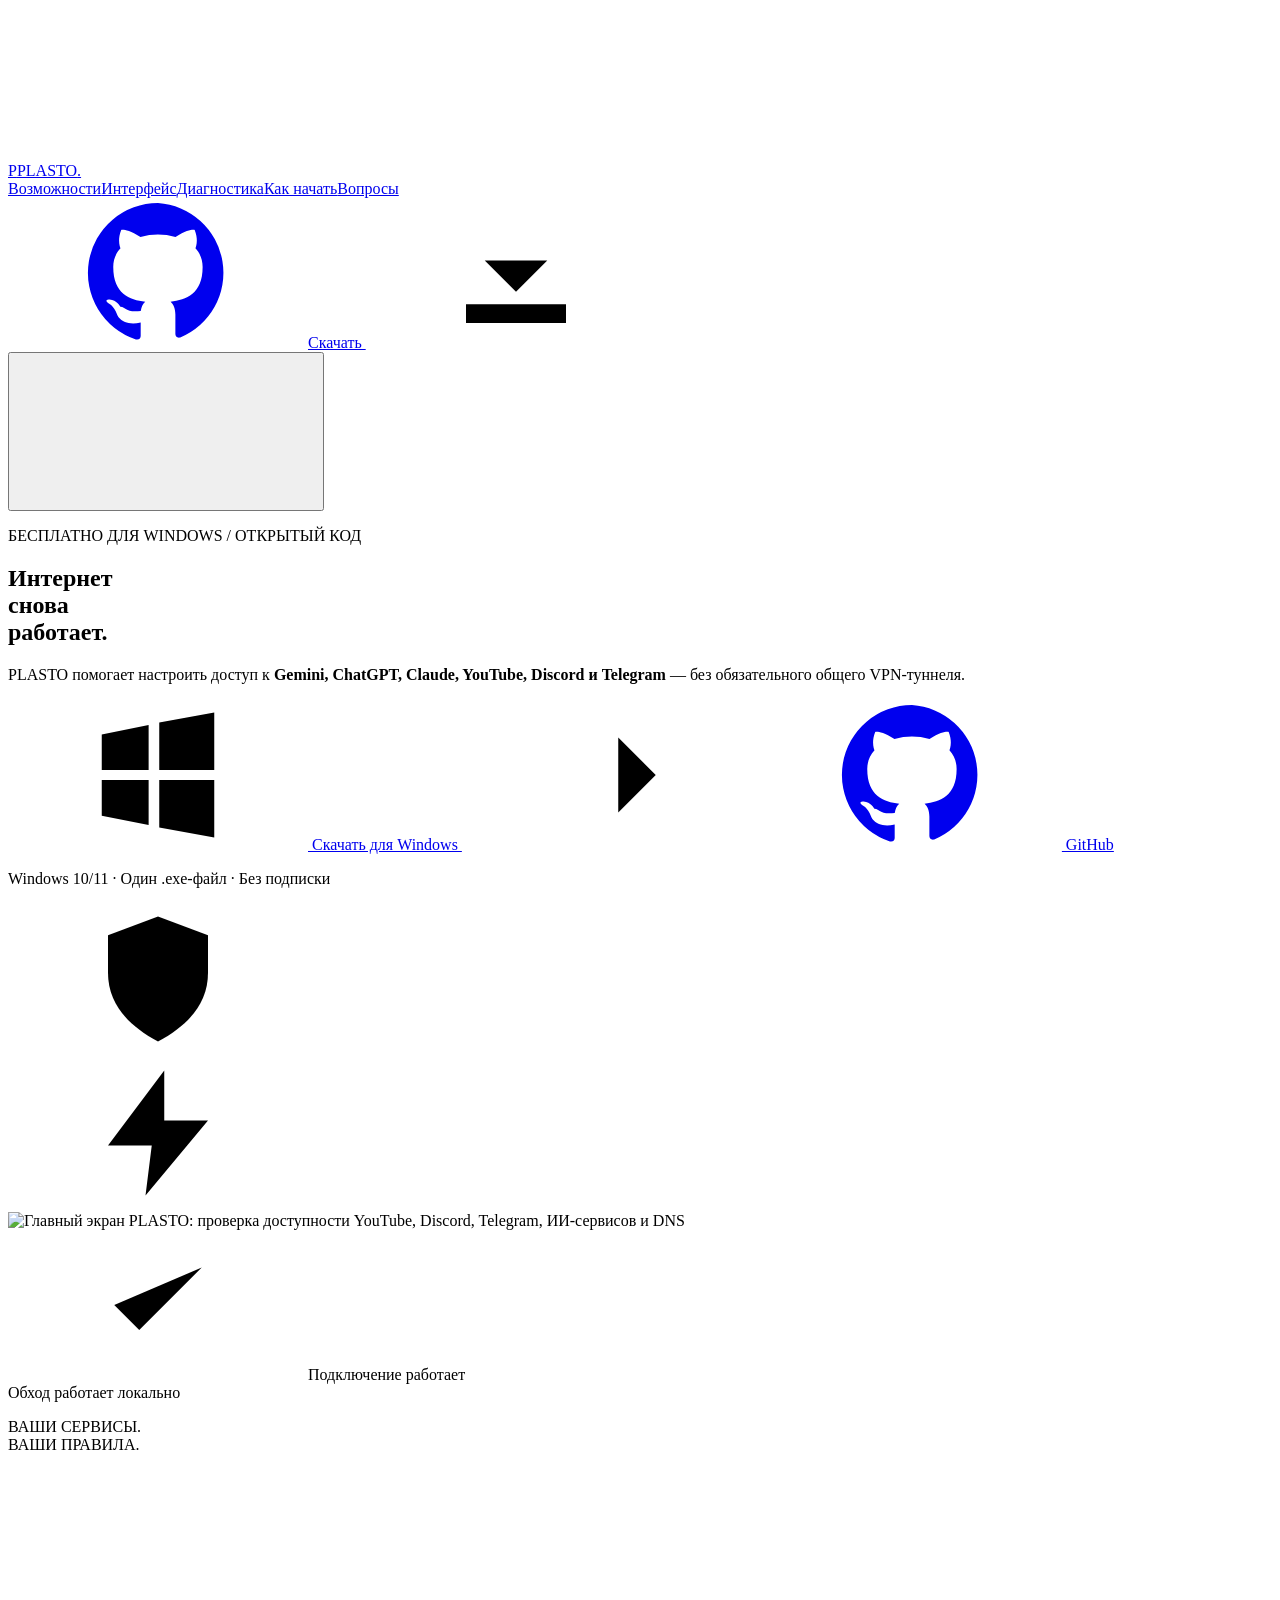
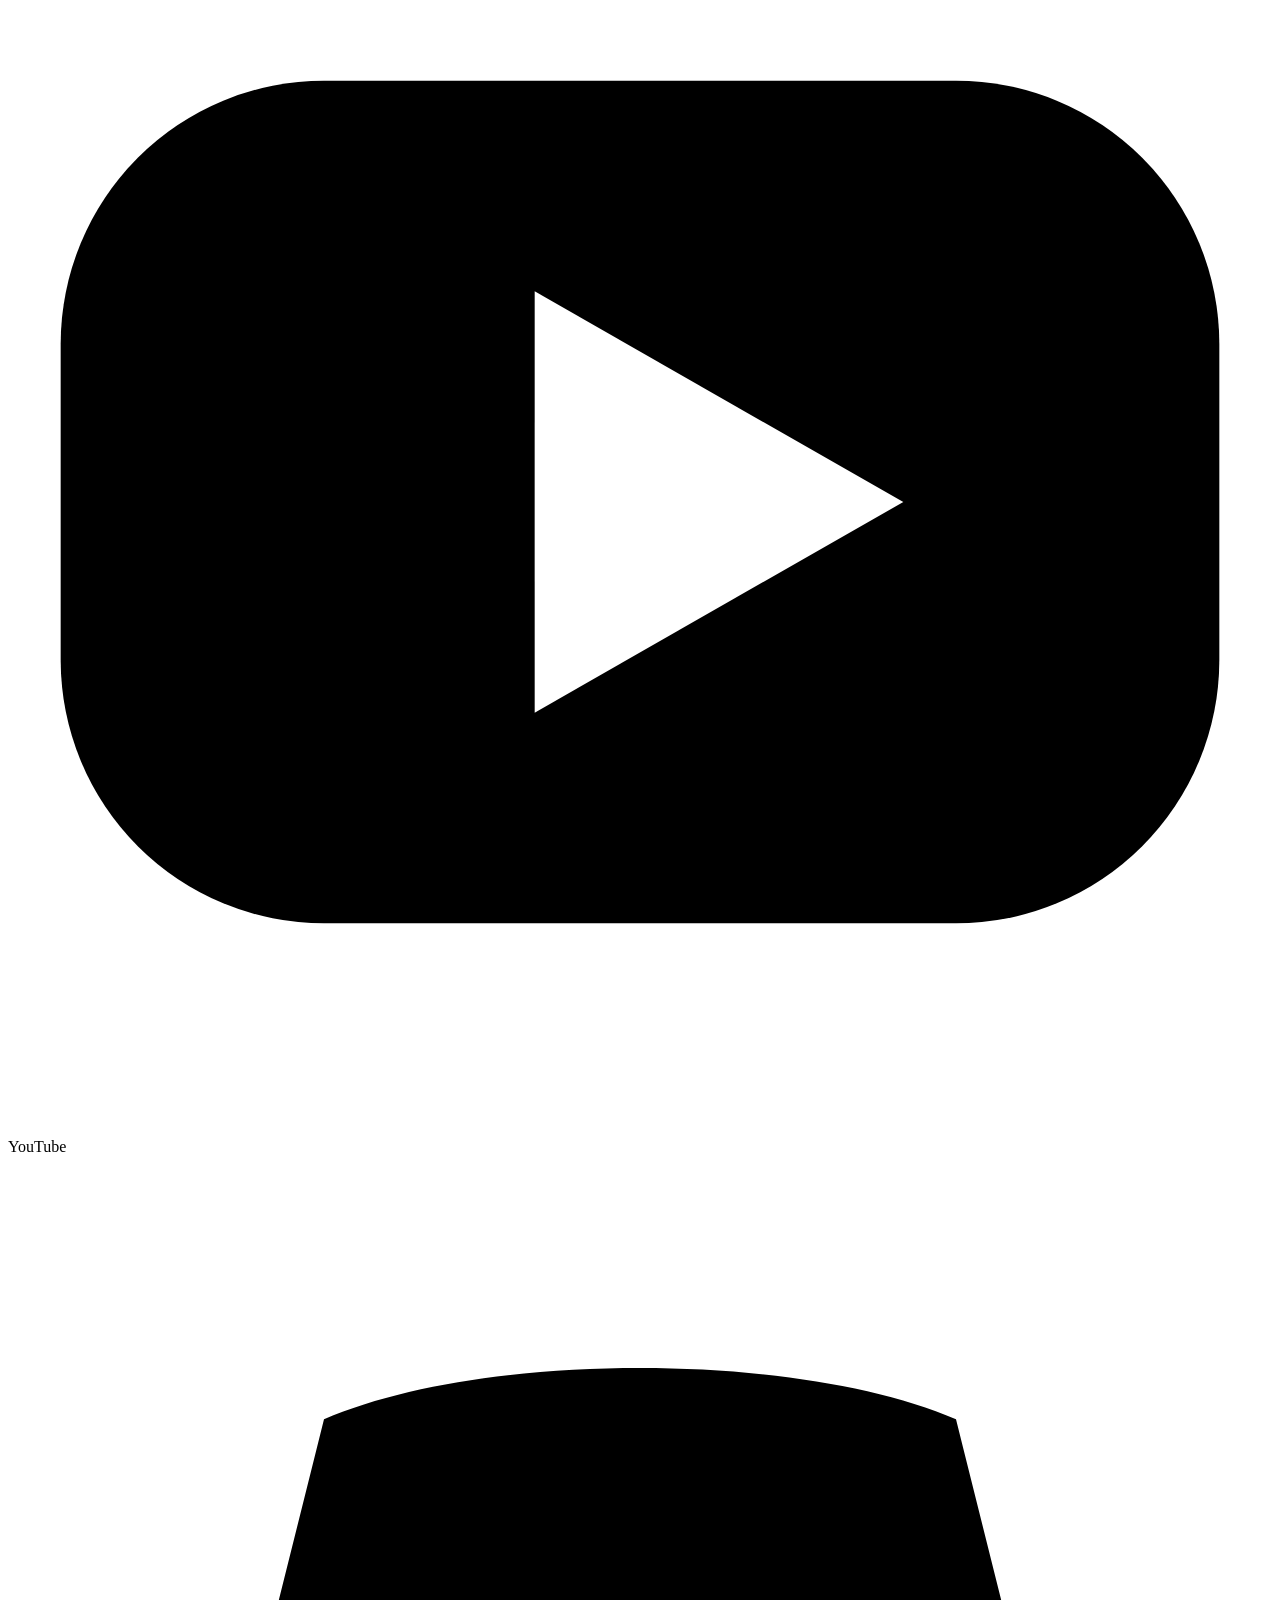
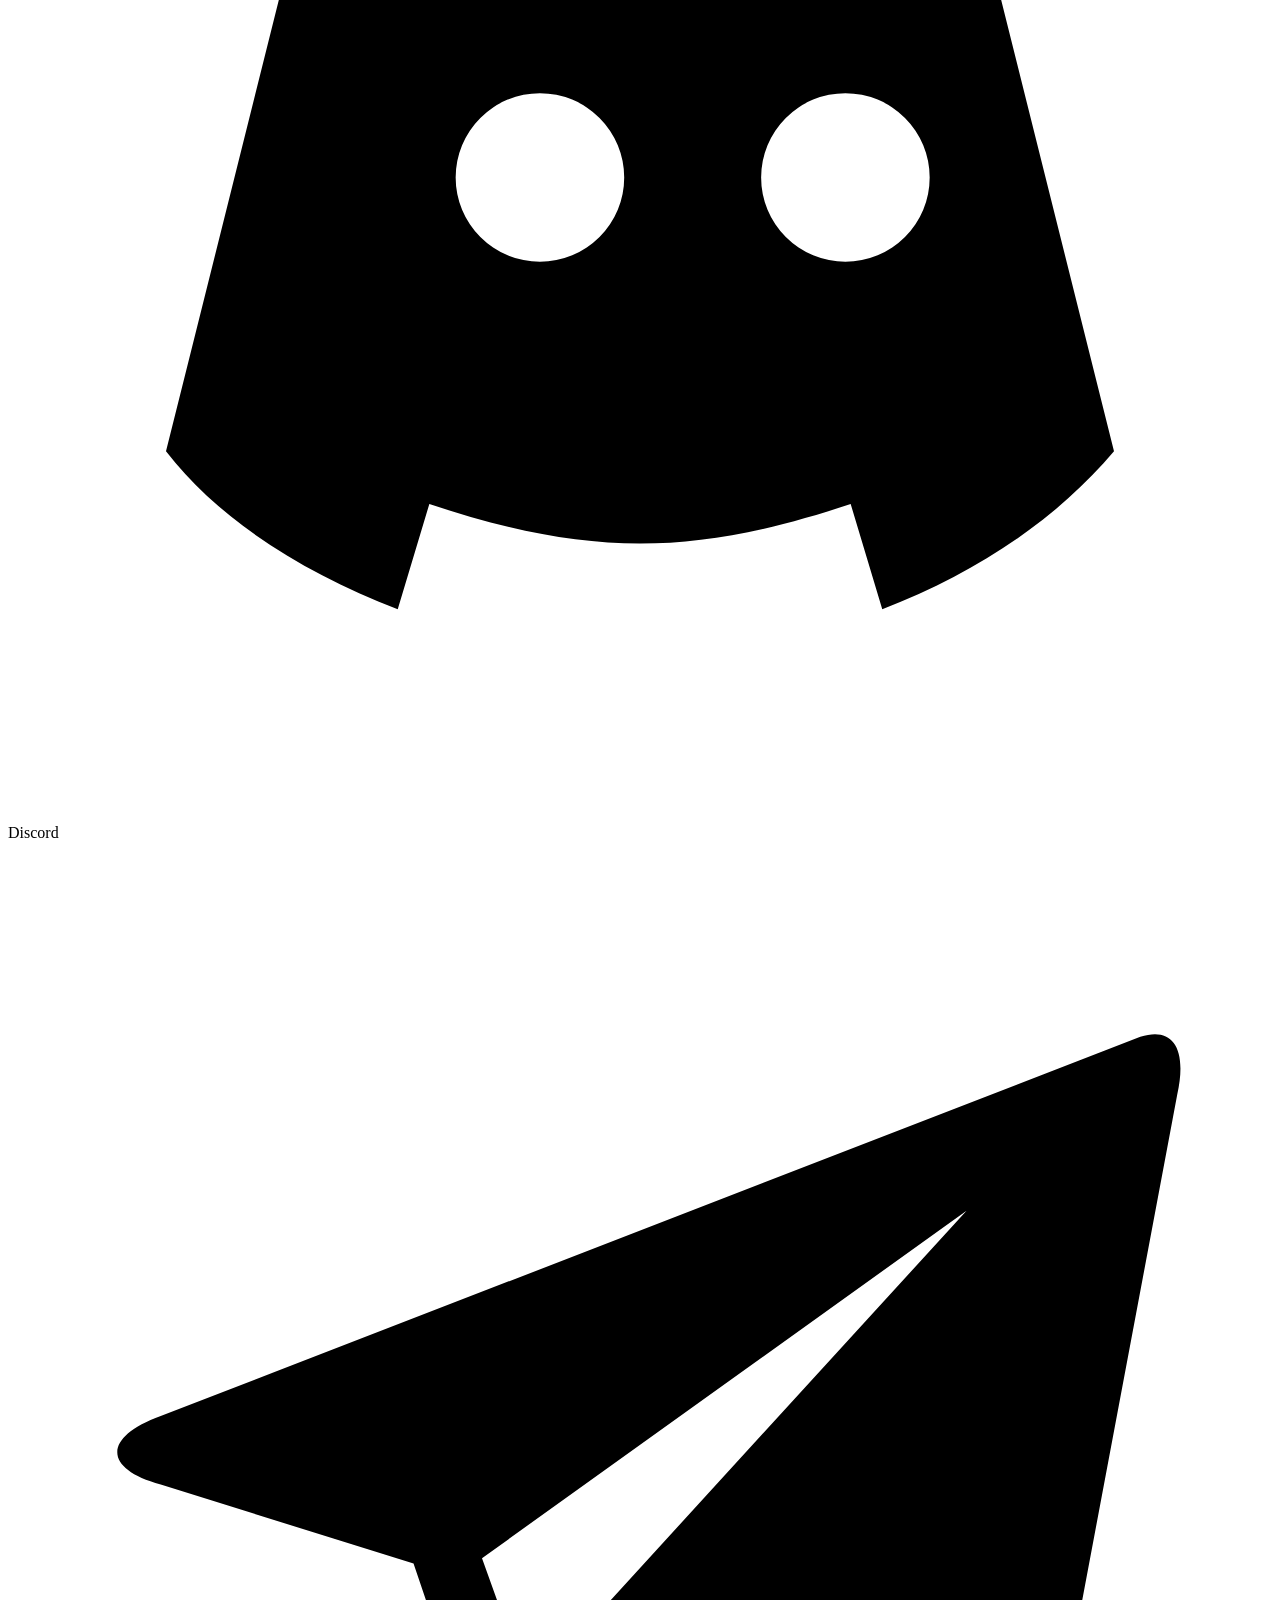
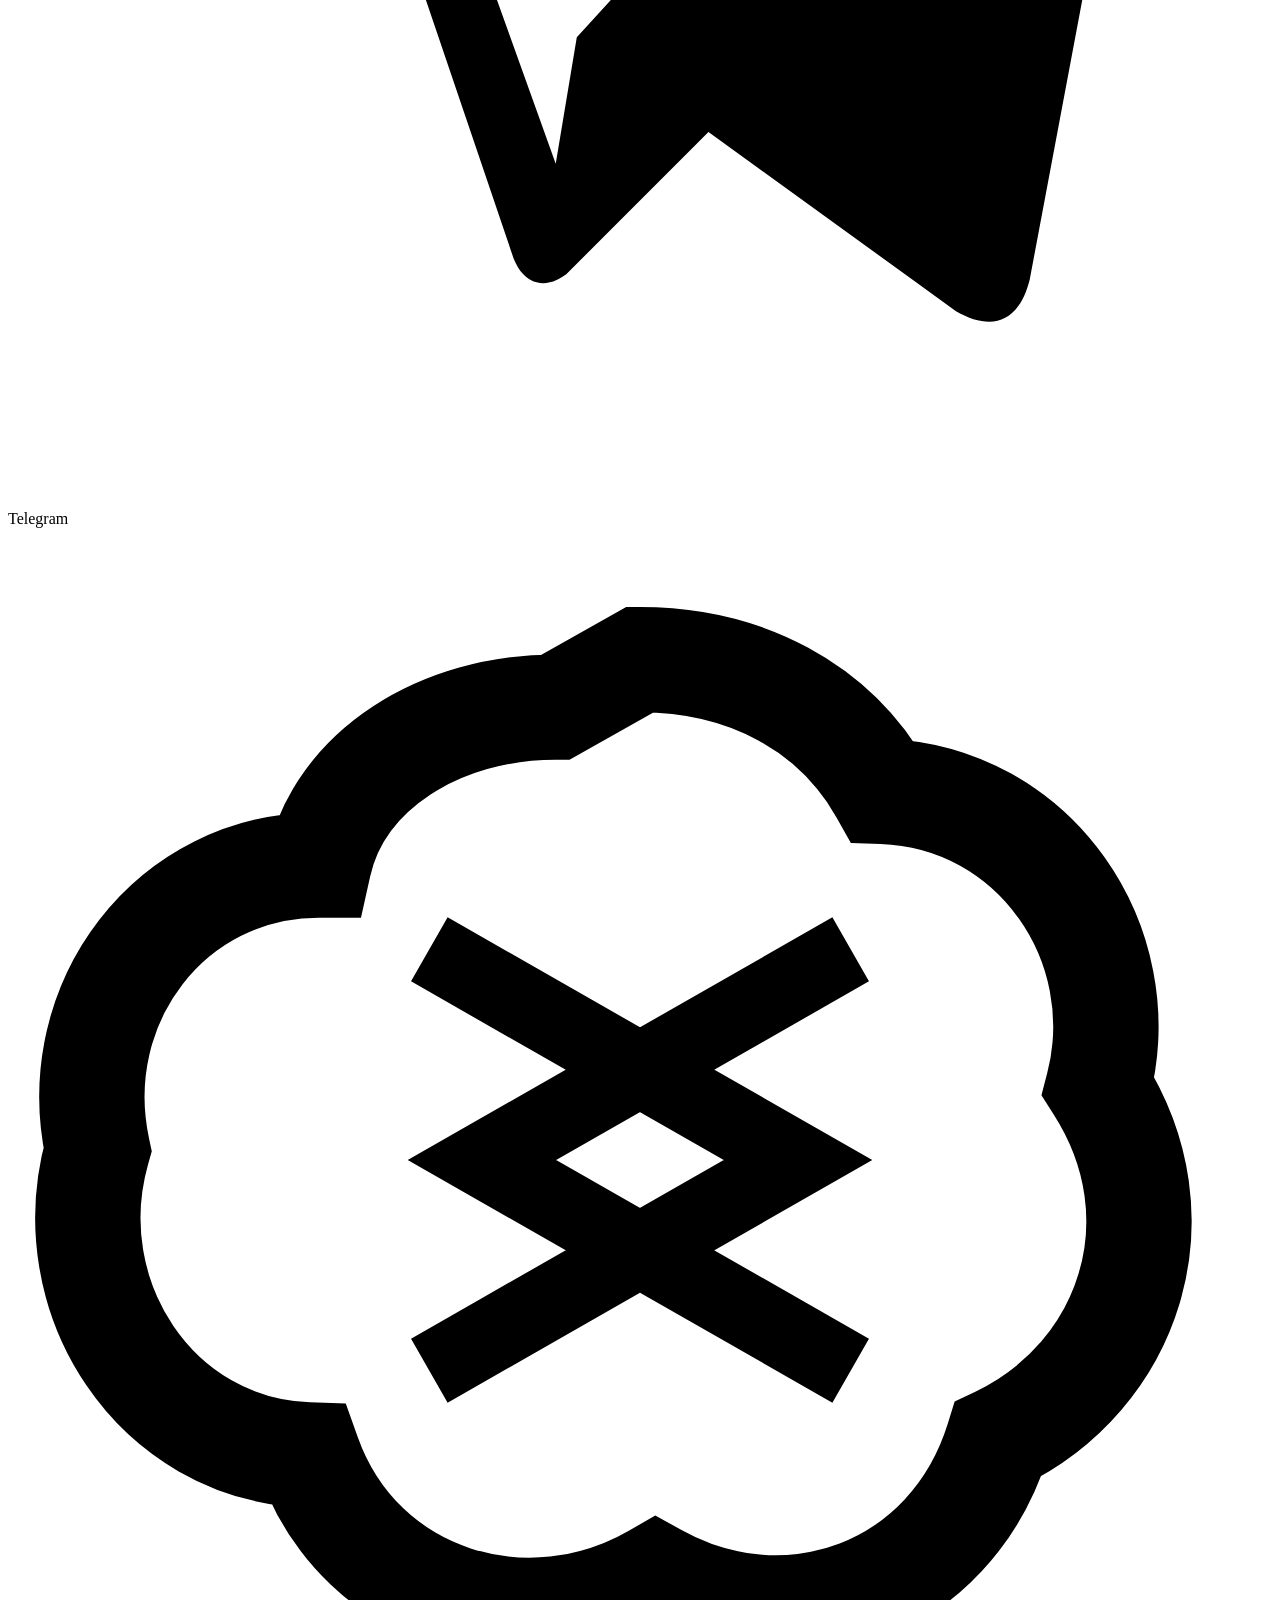
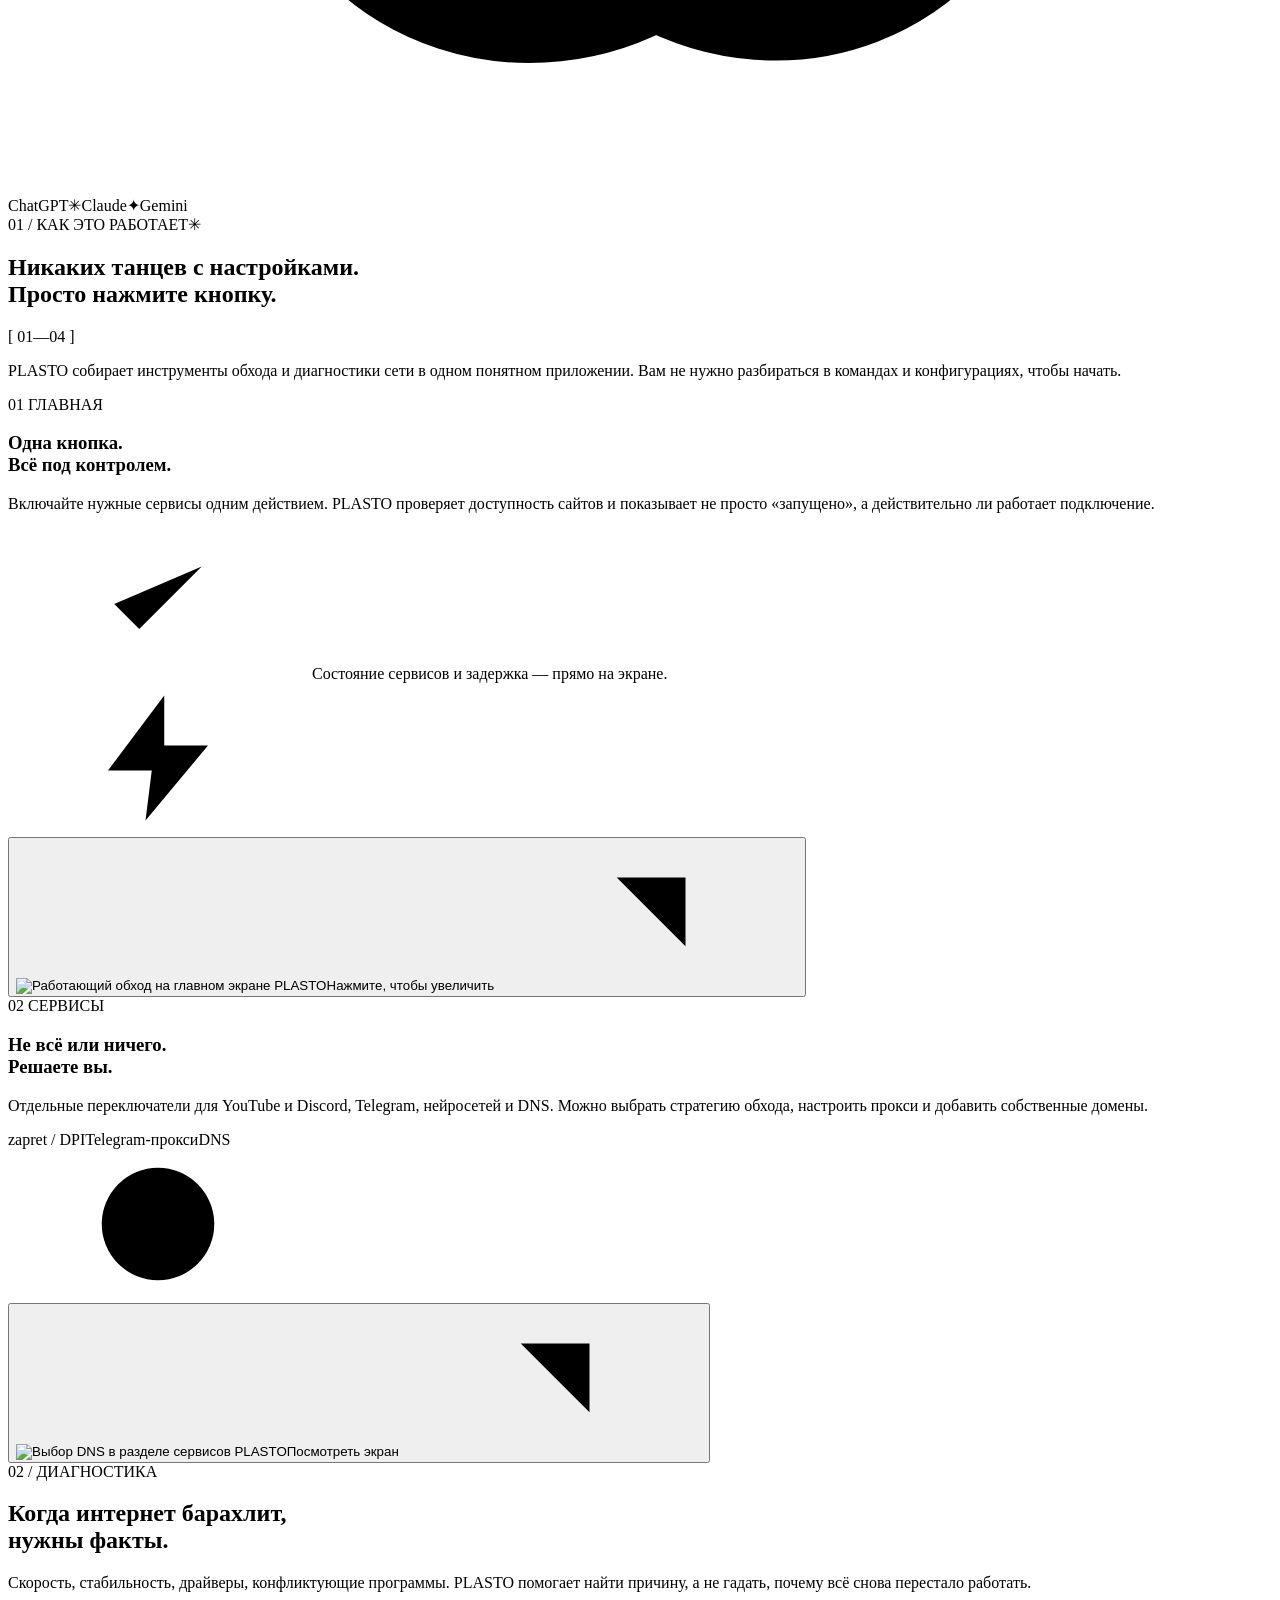
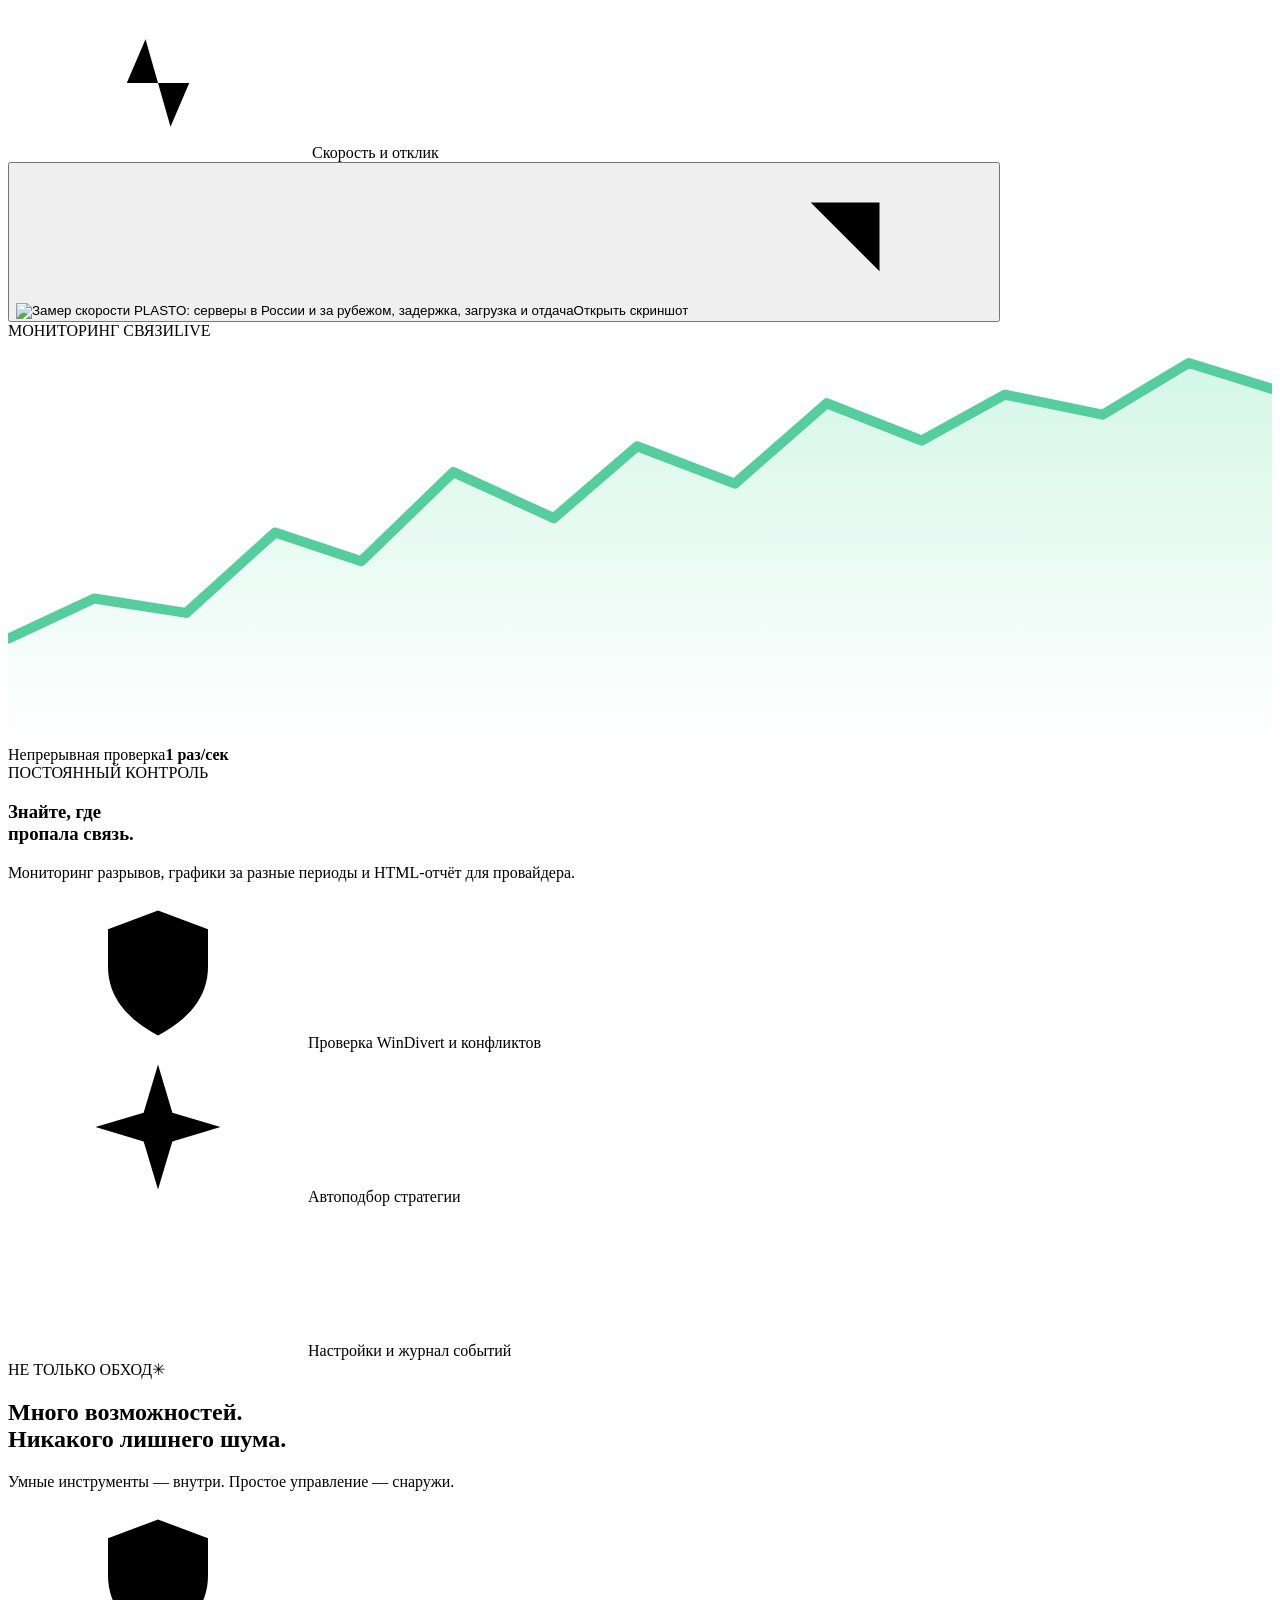
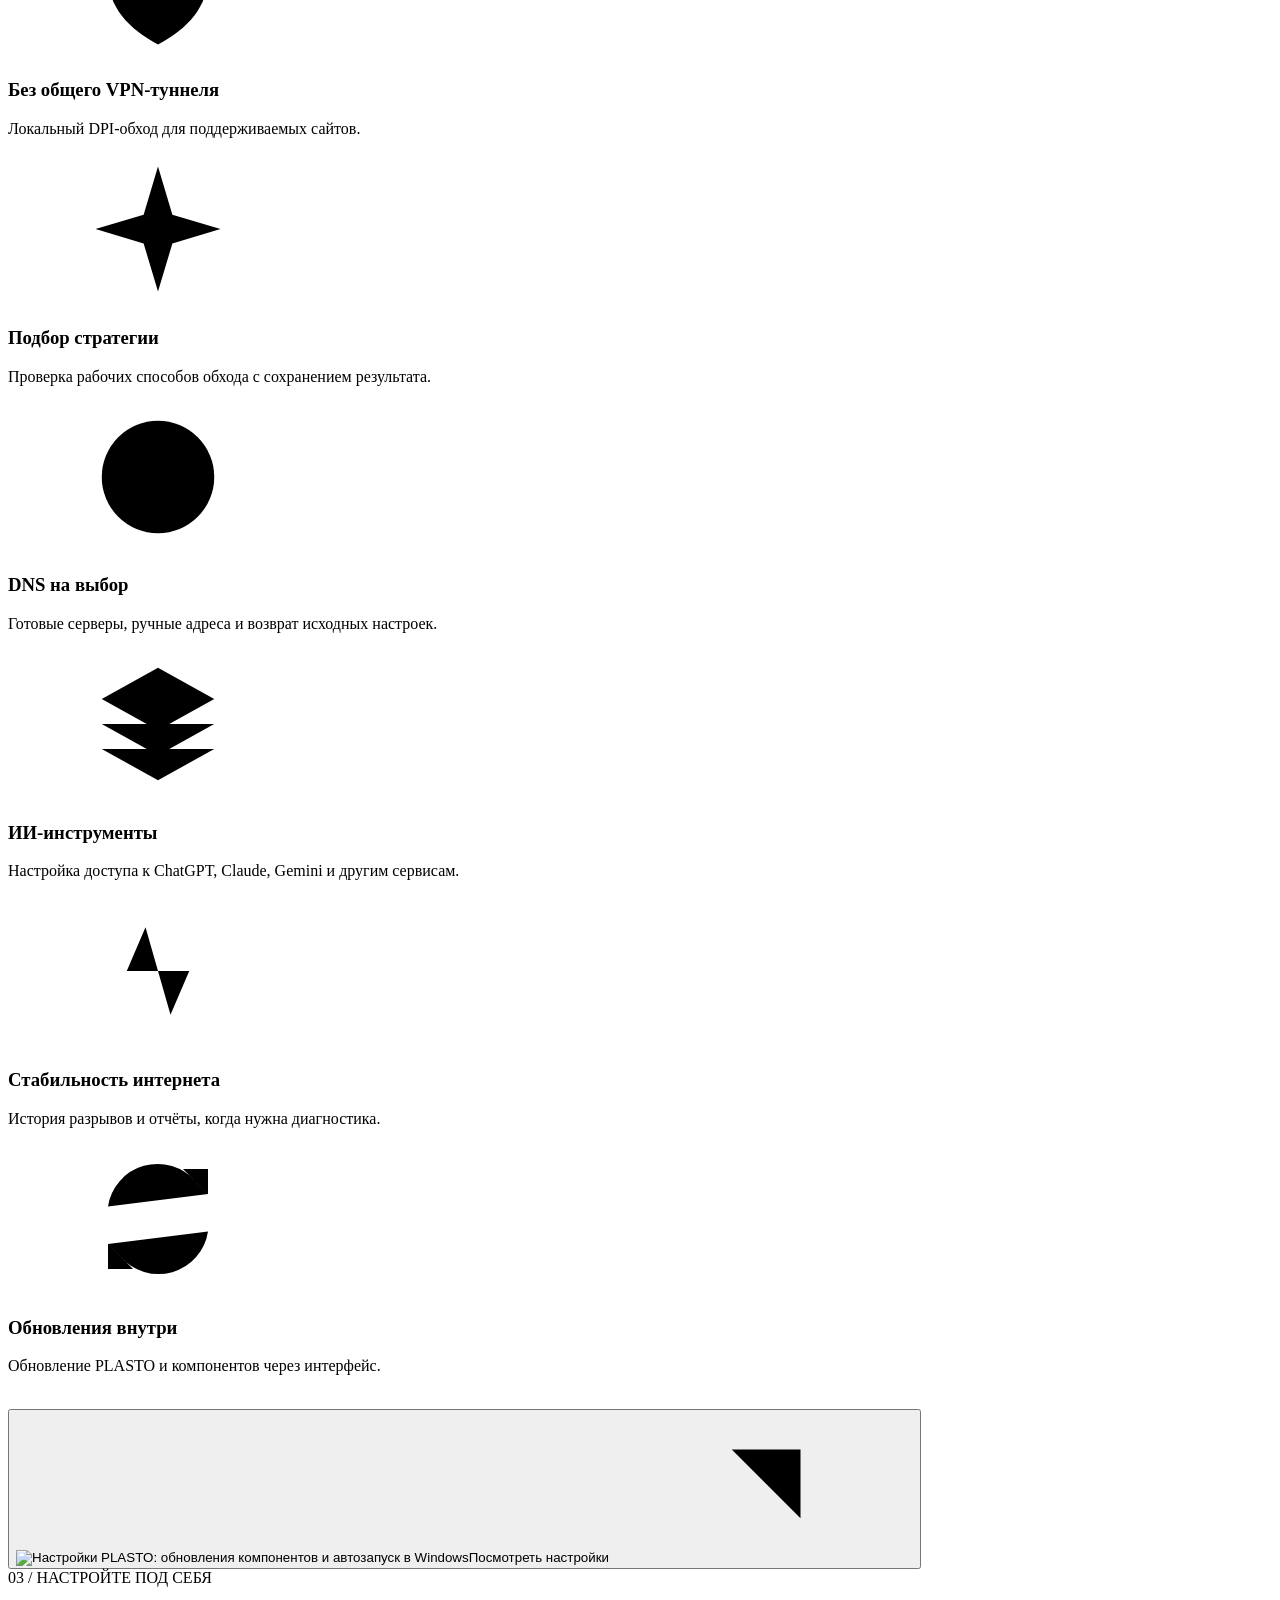
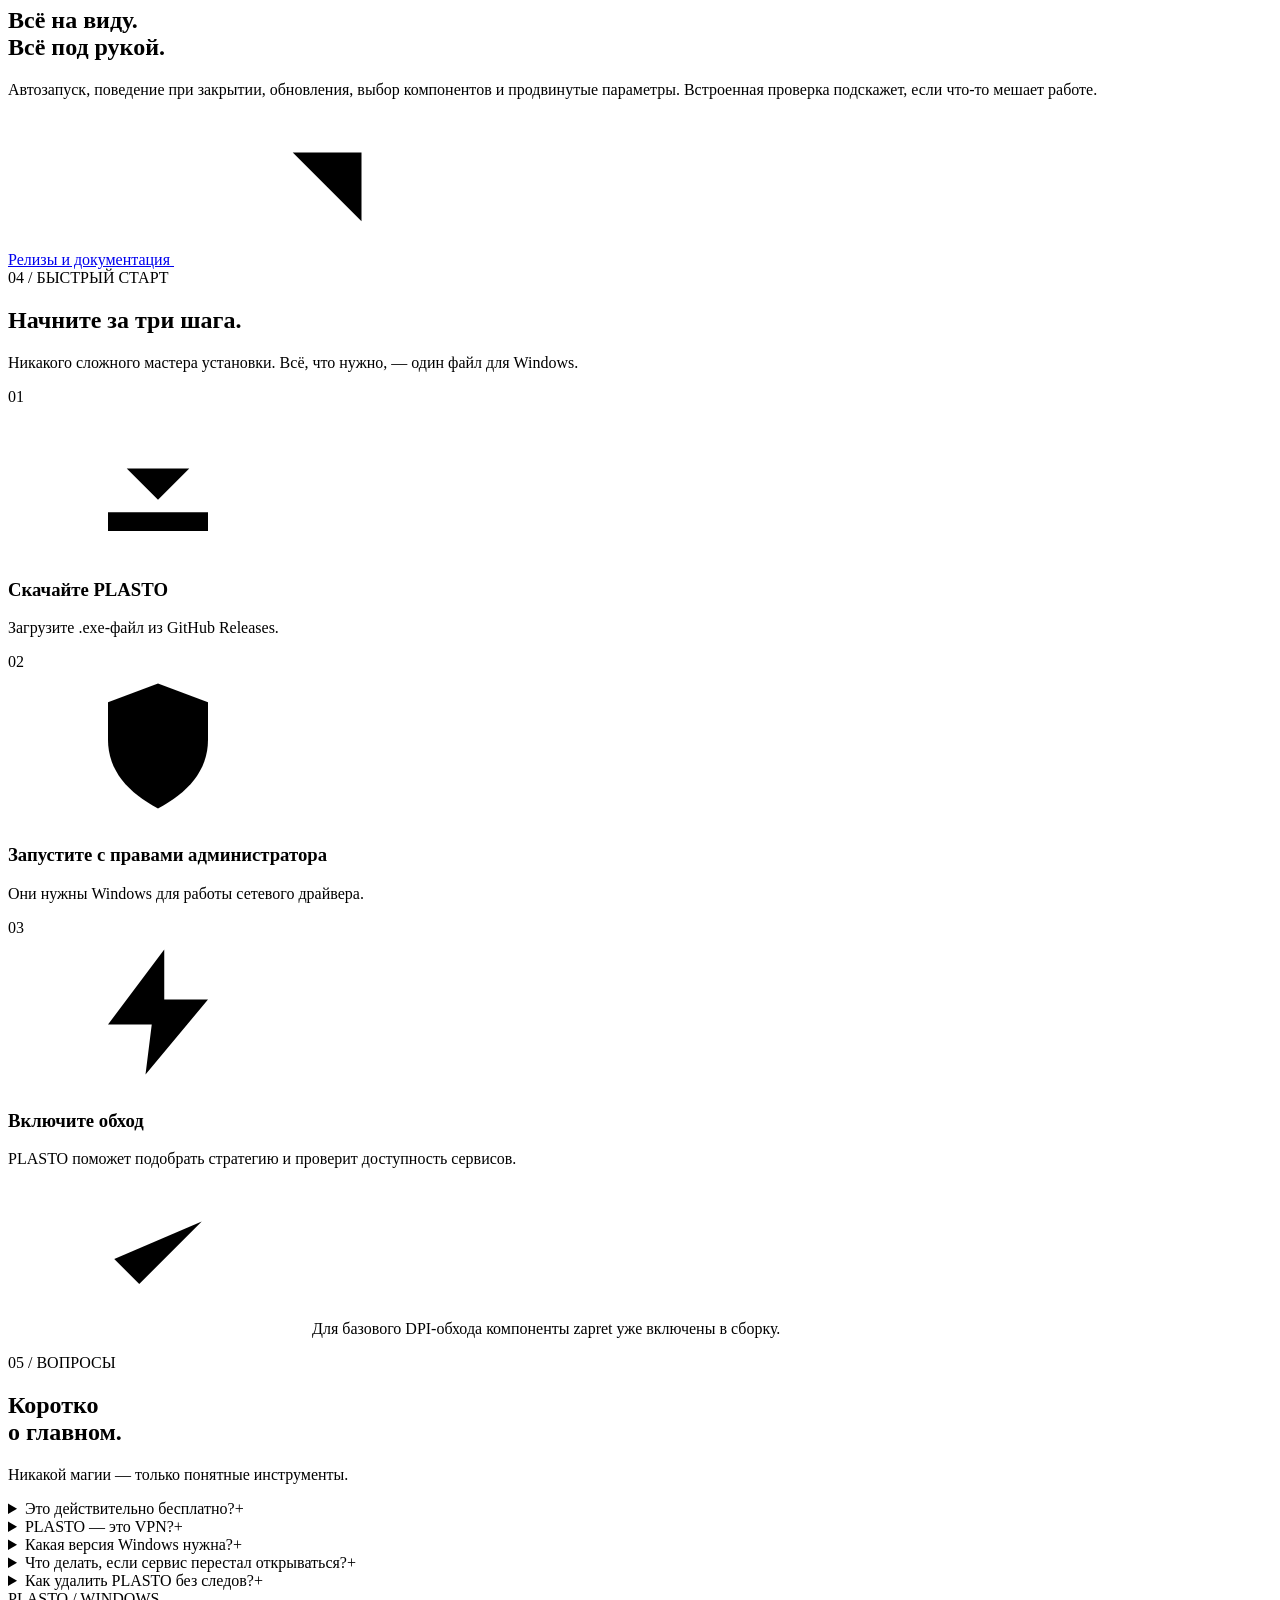
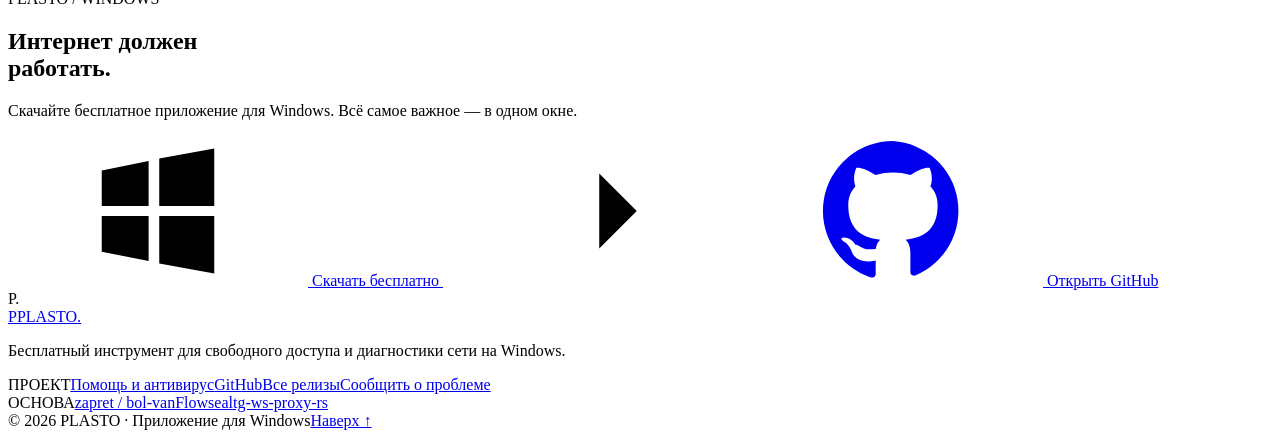
==== commit 7877b4d2: "Highlight Gemini and AI access" ====
--- a/index.html
+++ b/index.html
@@ -5,21 +5,21 @@
   <meta name="viewport" content="width=device-width, initial-scale=1, viewport-fit=cover">
   <meta name="theme-color" content="#f8f9fb">
   <meta name="color-scheme" content="light">
-  <meta name="description" content="PLASTO — бесплатная программа для Windows 10/11: обход замедления YouTube и блокировок Discord, прокси для Telegram и ИИ-сервисов, DNS, проверка скорости и стабильности интернета. Без обязательного VPN.">
-  <meta name="keywords" content="PLASTO, zapret, обход блокировок, YouTube, Discord, Telegram, Windows, DPI, ИИ, ChatGPT, Claude, DNS, мониторинг интернета">
+  <meta name="description" content="PLASTO для Windows 10/11 помогает настроить доступ к Gemini, ChatGPT, Claude, YouTube, Discord и Telegram. Прокси, DPI-обход, DNS и диагностика сети в одном приложении.">
+  <meta name="keywords" content="PLASTO, Gemini, Google Gemini, ChatGPT, Claude, нейросети, доступ к ИИ, YouTube, Discord, Telegram, Windows, zapret, DPI, DNS">
   <meta name="author" content="PLASTO contributors">
   <meta property="og:type" content="website">
   <meta property="og:locale" content="ru_RU">
   <meta property="og:title" content="PLASTO — интернет снова работает">
-  <meta property="og:description" content="Бесплатный инструмент для Windows: YouTube, Discord, Telegram, нейросети и диагностика сети — в одном приложении.">
+  <meta property="og:description" content="Gemini, ChatGPT, Claude, YouTube, Discord и Telegram: настройка доступа и диагностика сети в приложении для Windows.">
   <meta property="og:image" content="https://plastoorg.github.io/PLASTO/assets/og-cover.png">
   <link rel="canonical" href="https://plastoorg.github.io/PLASTO/">
   <meta property="og:url" content="https://plastoorg.github.io/PLASTO/">
   <meta name="twitter:title" content="PLASTO — приложение для Windows">
-  <meta name="twitter:description" content="Доступ к сервисам, Telegram-прокси, DNS и диагностика сети в одном приложении.">
+  <meta name="twitter:description" content="Настройка доступа к Gemini, ChatGPT, Claude, YouTube и Discord, Telegram-прокси и диагностика сети.">
   <meta name="twitter:image" content="https://plastoorg.github.io/PLASTO/assets/og-cover.png">
   <meta name="twitter:card" content="summary_large_image">
-  <title>PLASTO — обход блокировок YouTube, Discord и Telegram для Windows</title>
+  <title>PLASTO — Gemini, ChatGPT, Claude, YouTube и Discord для Windows</title>
   <link rel="icon" type="image/svg+xml" href="assets/favicon.svg">
   <link rel="preconnect" href="https://fonts.googleapis.com">
   <link rel="preconnect" href="https://fonts.gstatic.com" crossorigin>
@@ -62,7 +62,7 @@
       <div class="hero-left" data-reveal>
         <p class="eyebrow"><span class="status-light"></span> БЕСПЛАТНО ДЛЯ WINDOWS <span class="eyebrow-divider">/</span> ОТКРЫТЫЙ КОД</p>
         <h1 id="hero-title">Интернет<br>снова<br><span class="accent-serif">работает.</span></h1>
-        <p class="hero-description">PLASTO помогает восстановить доступ к <strong>YouTube, Discord, Telegram и нейросетям</strong> — без обязательного VPN и сложных настроек.</p>
+        <p class="hero-description">PLASTO помогает настроить доступ к <strong>Gemini, ChatGPT, Claude, YouTube, Discord и Telegram</strong> — без обязательного общего VPN-туннеля.</p>
         <div class="hero-actions"><a class="btn btn-dark btn-large" href="https://github.com/plastoorg/PLASTO/releases" target="_blank" rel="noopener noreferrer"><svg><use href="#i-windows"/></svg> Скачать для Windows <span class="btn-circle"><svg><use href="#i-arrow"/></svg></span></a><a class="btn btn-glass btn-large" href="https://github.com/plastoorg/PLASTO" target="_blank" rel="noopener noreferrer"><svg><use href="#i-github"/></svg> GitHub</a></div>
         <p class="hero-meta">Windows 10/11 <span>·</span> Один .exe-файл <span>·</span> Без подписки</p>
       </div>
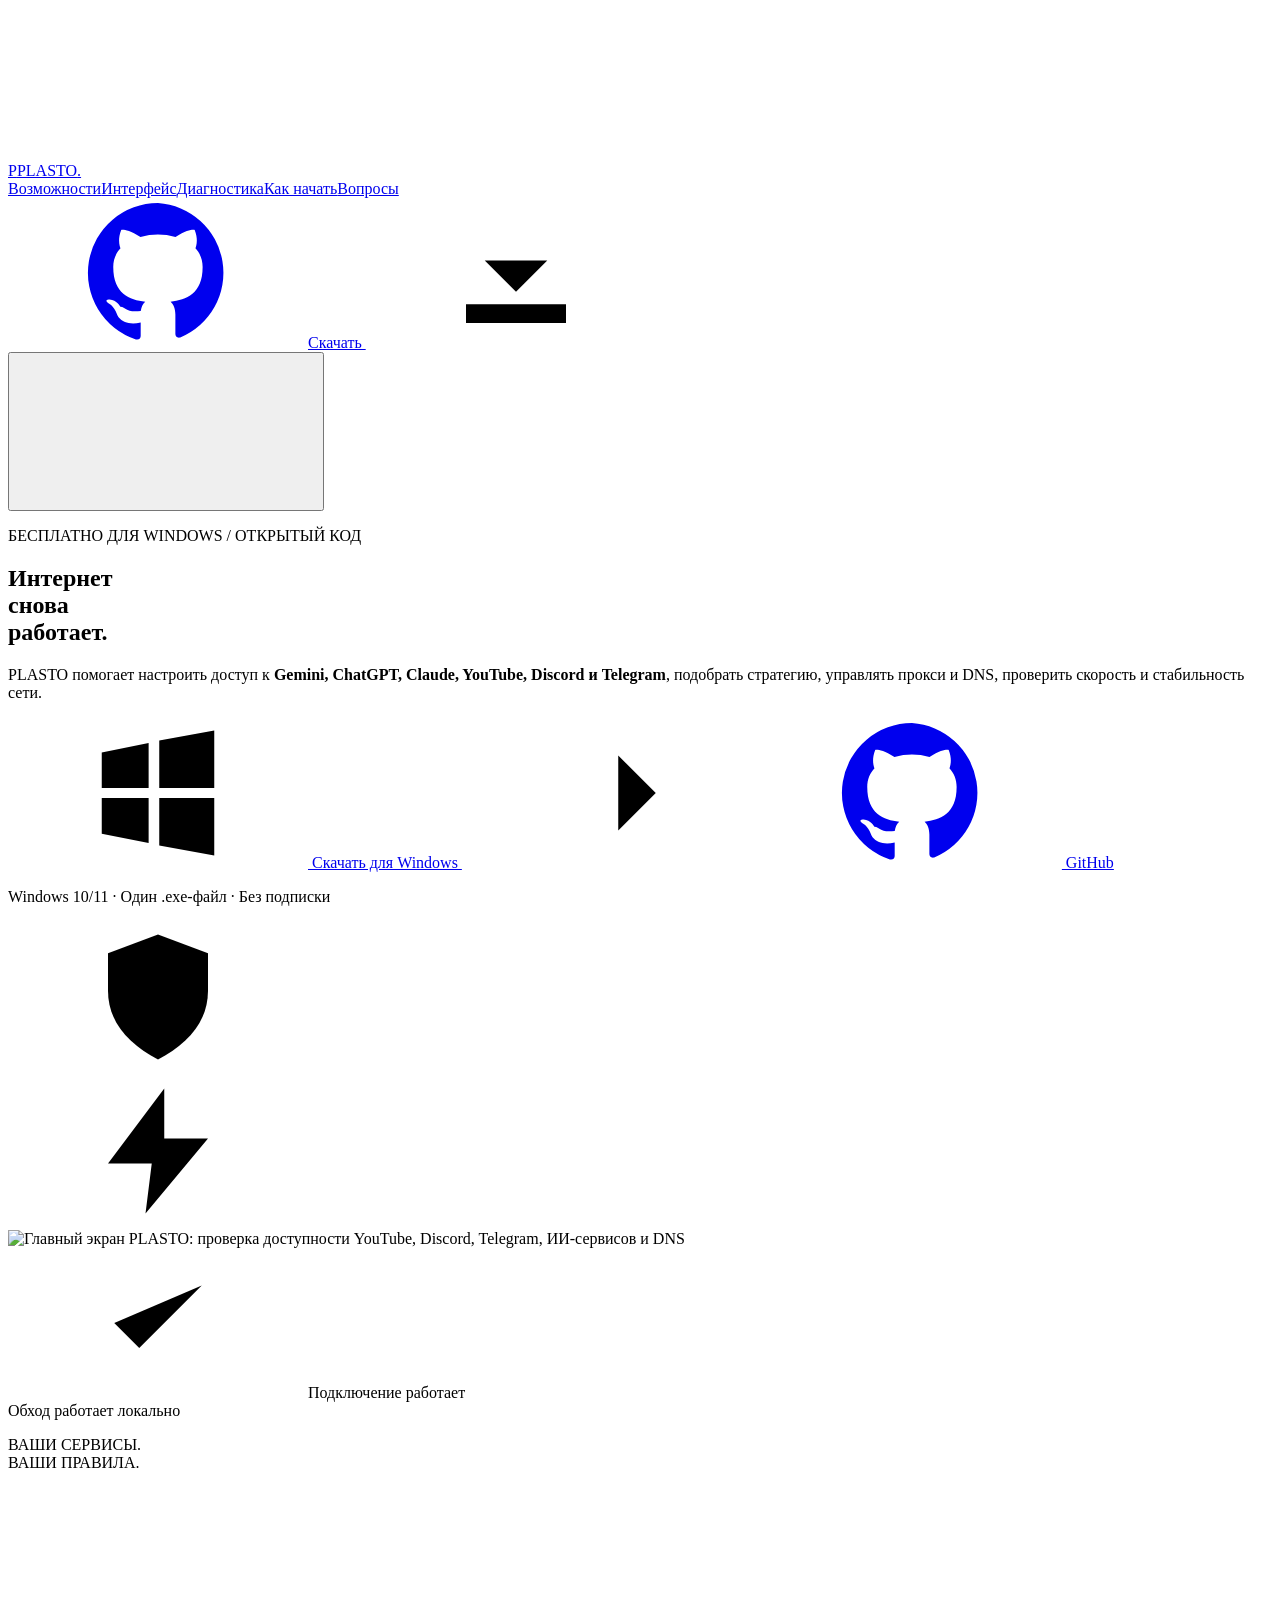
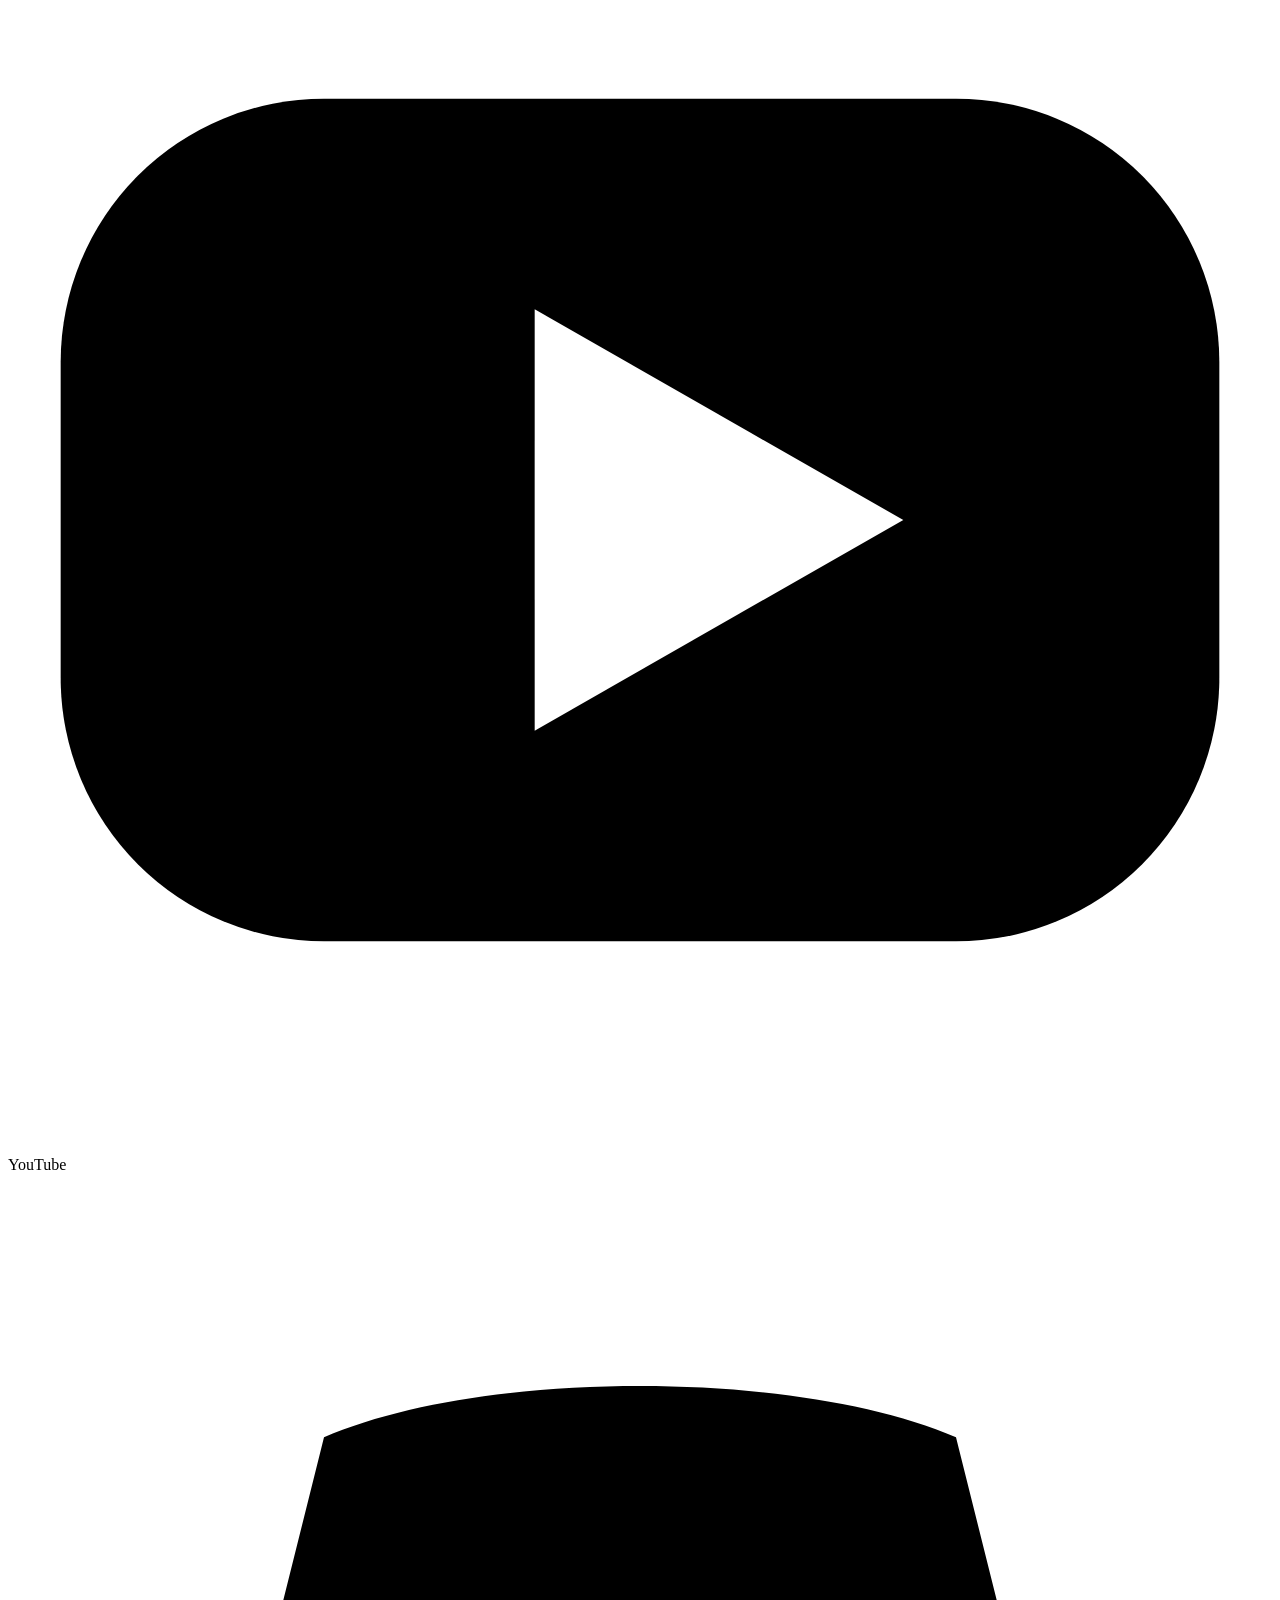
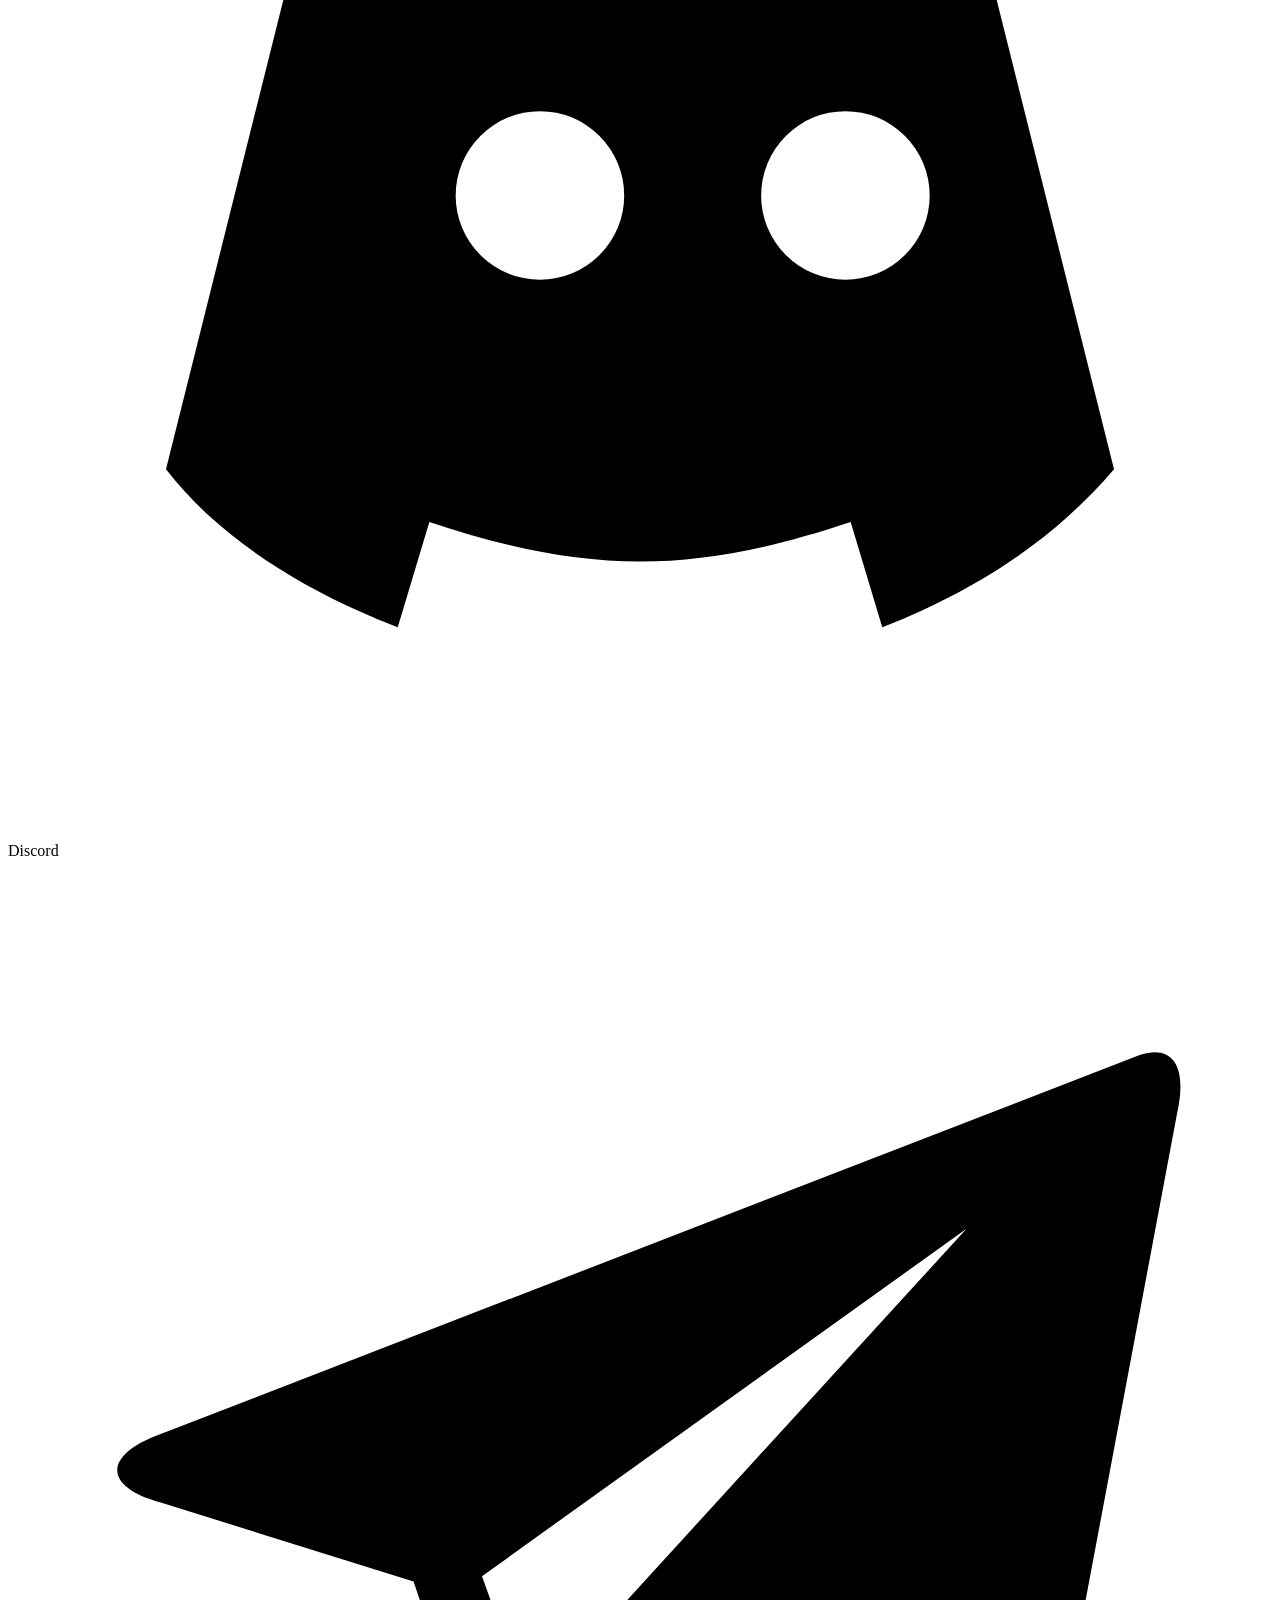
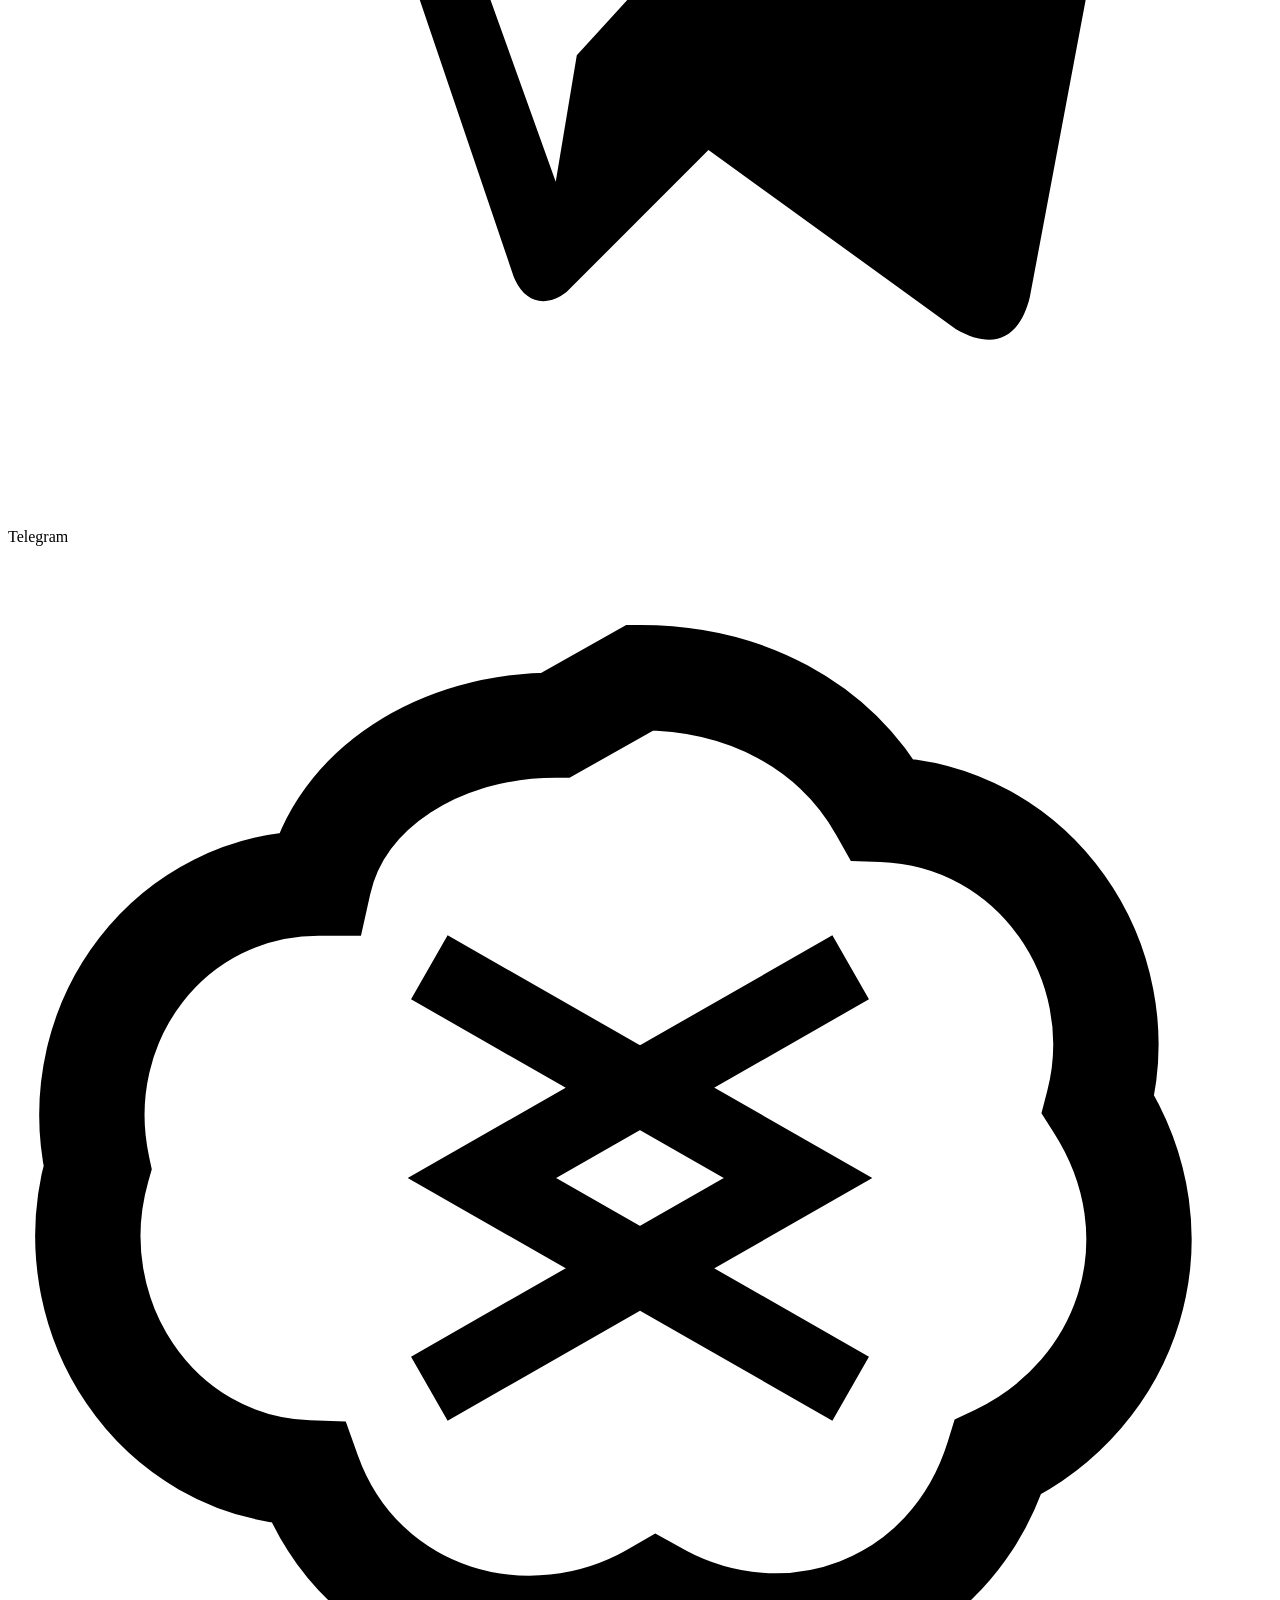
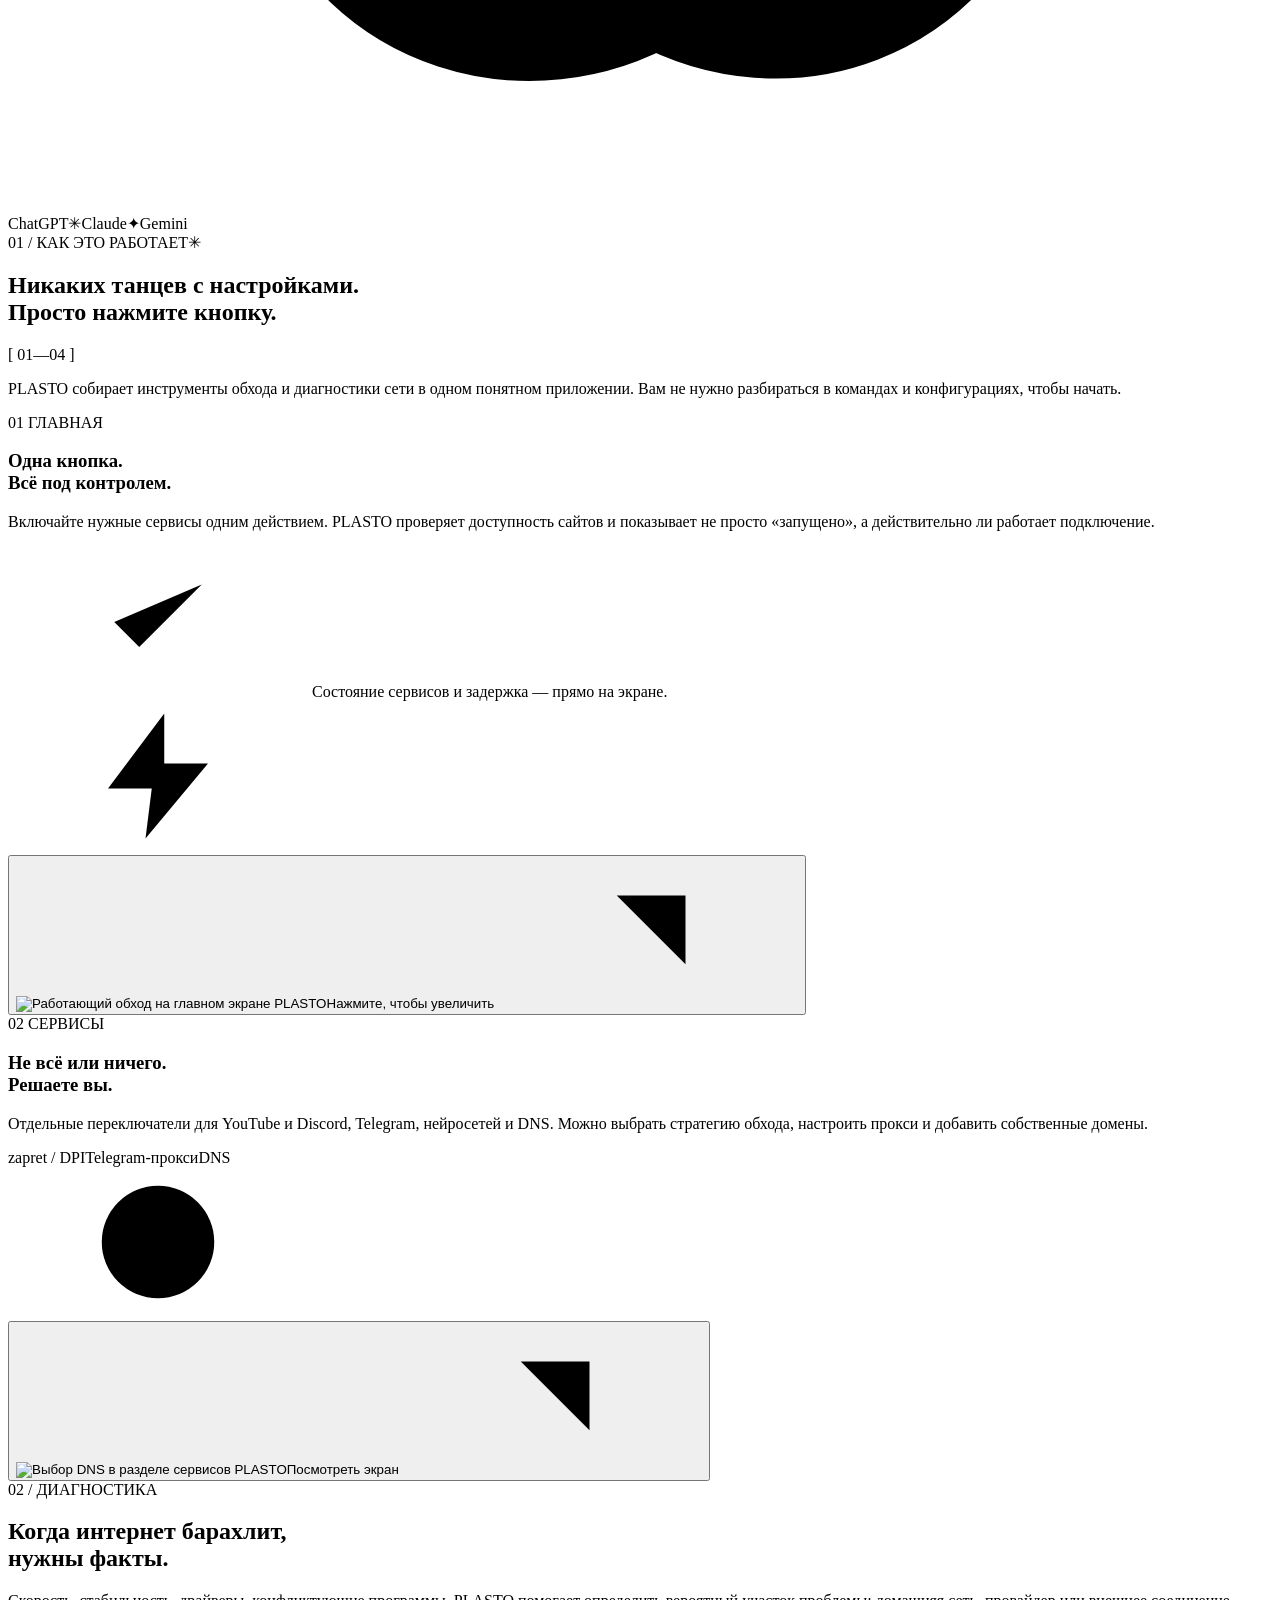
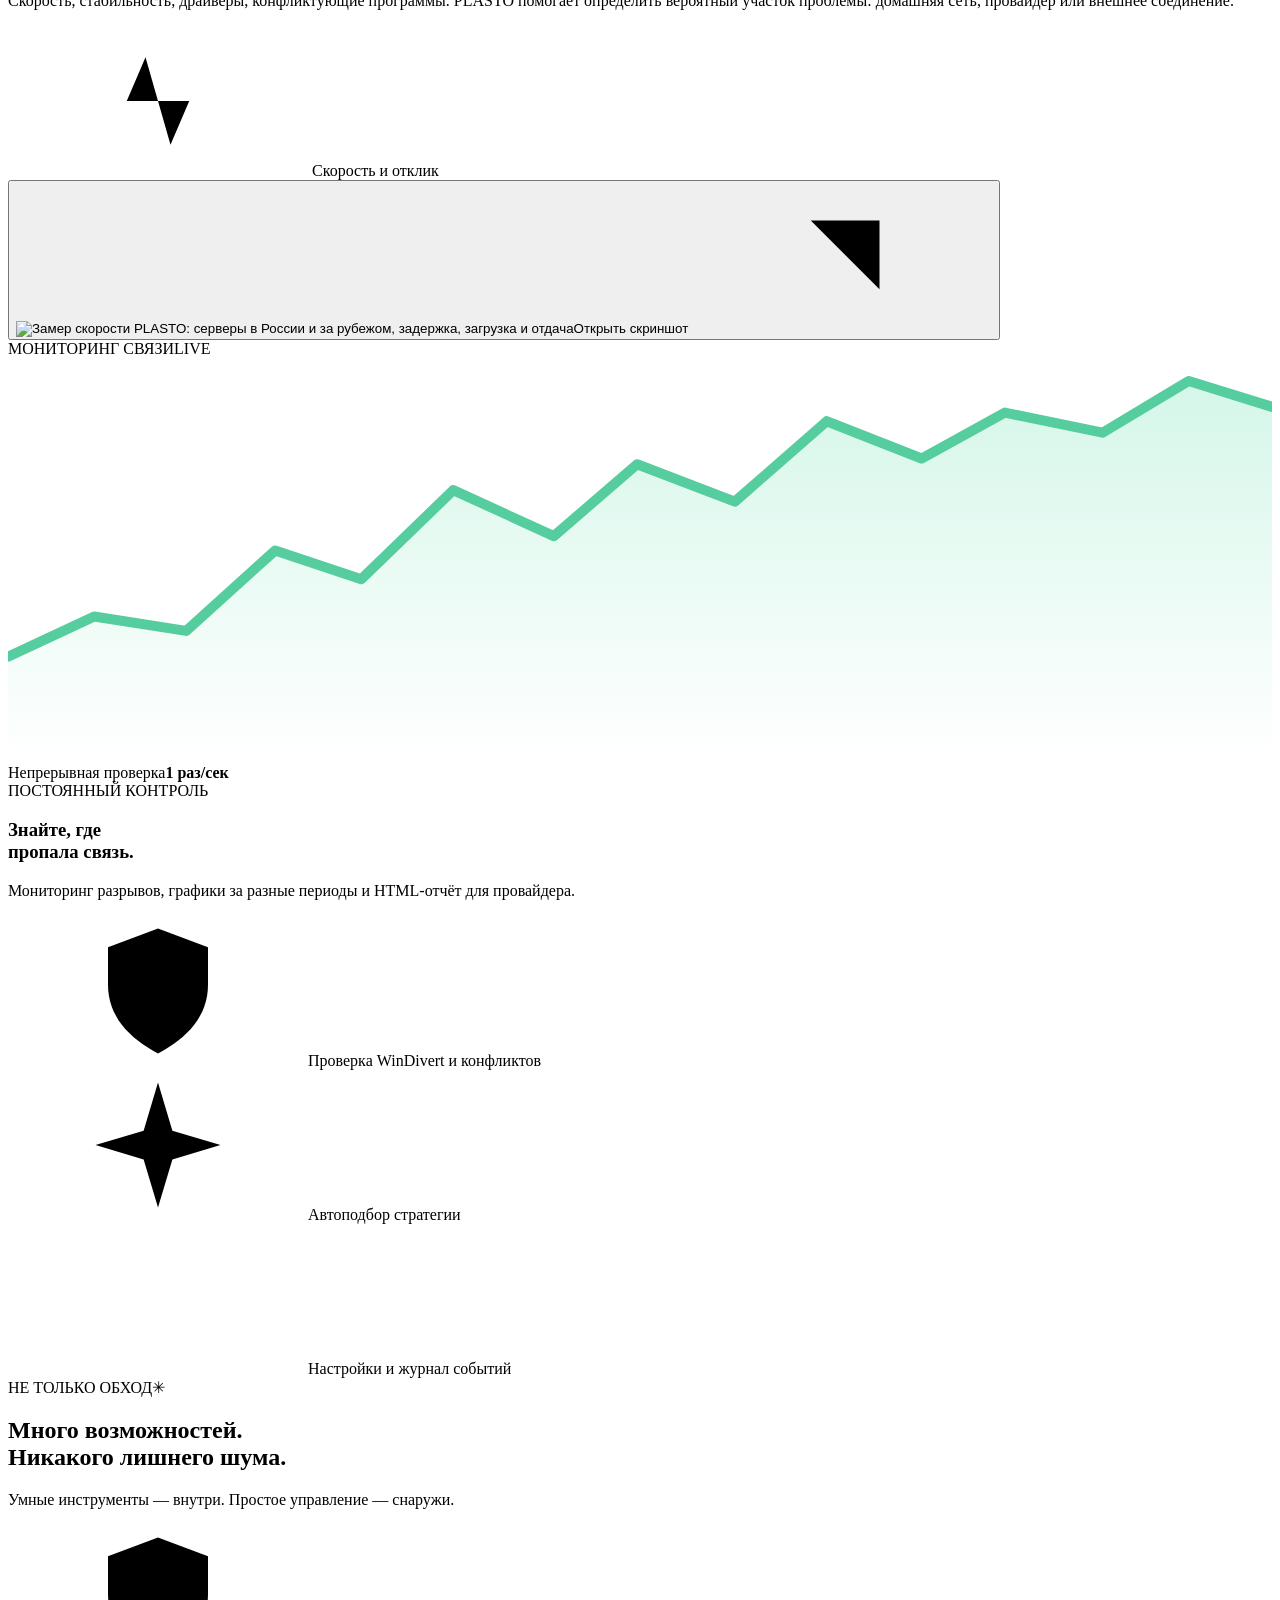
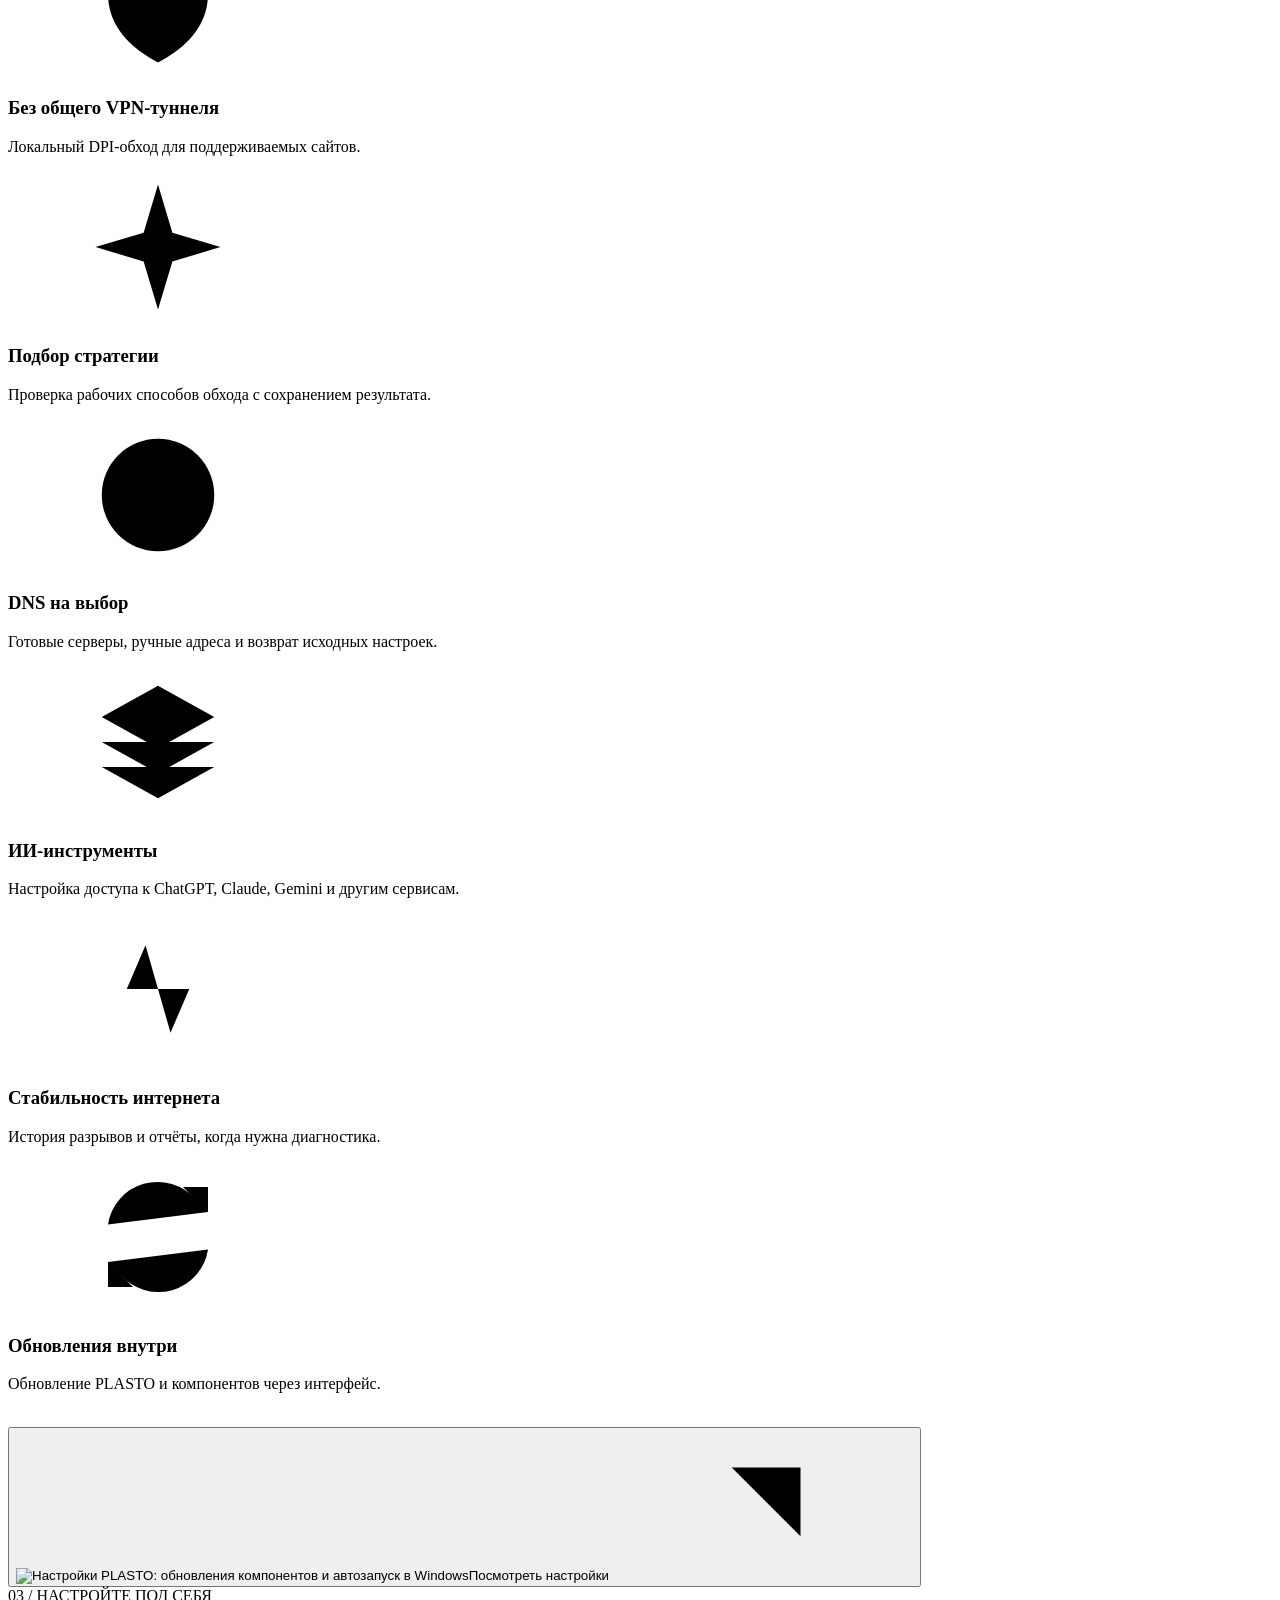
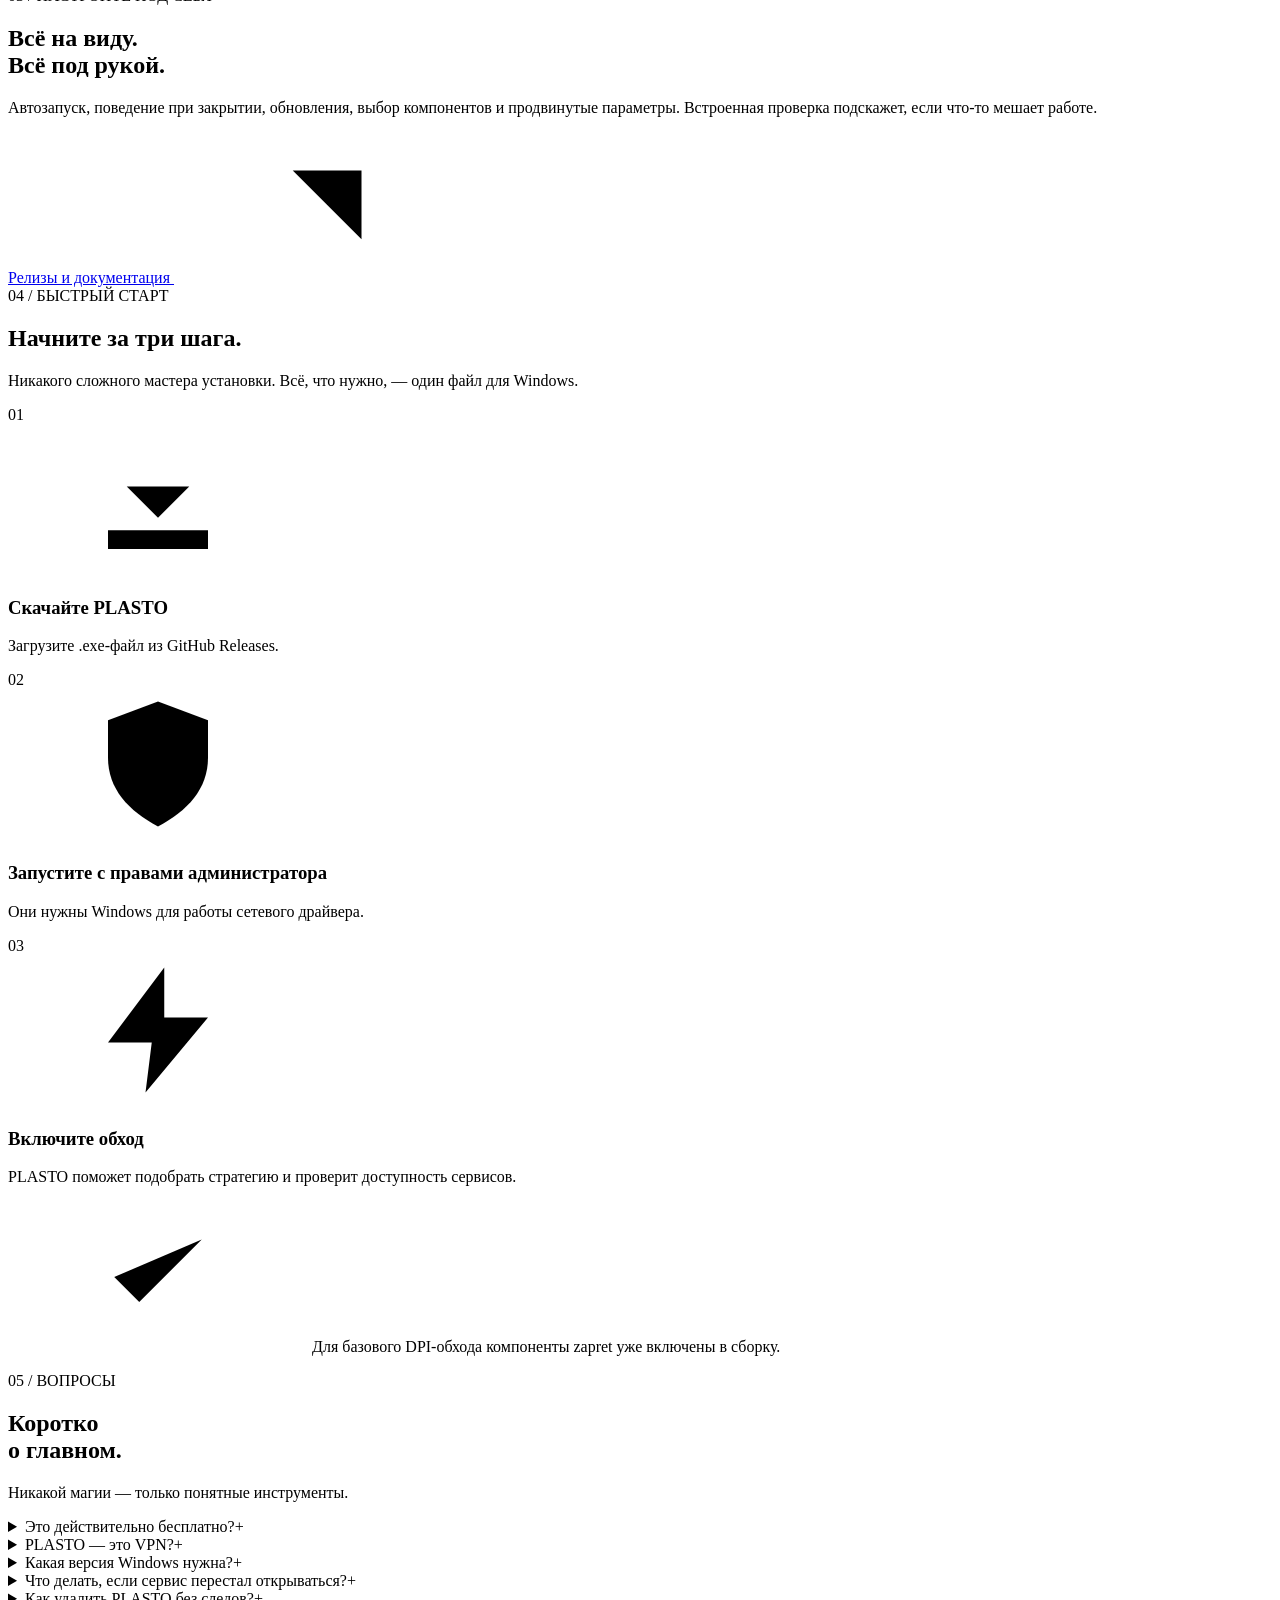
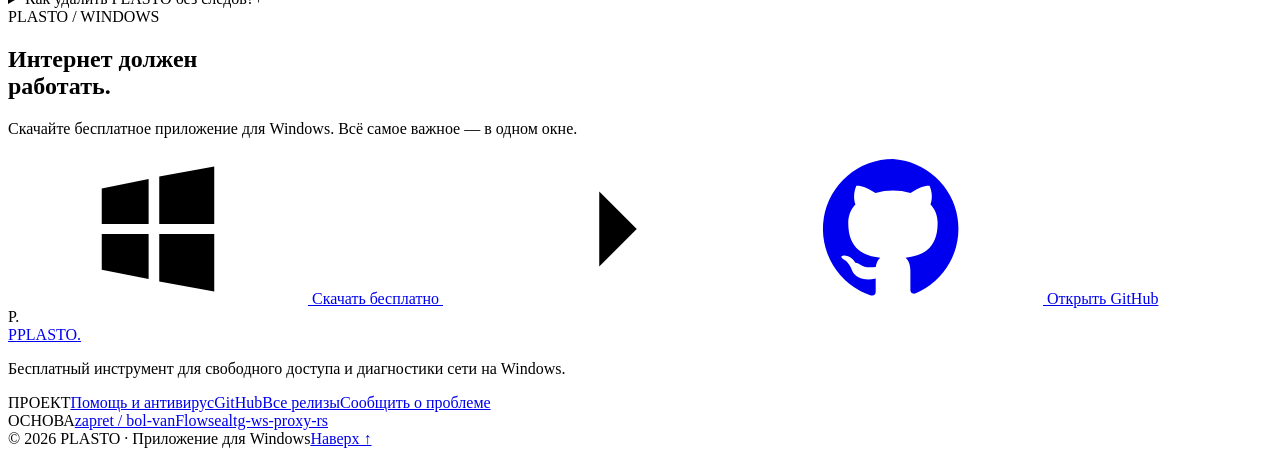
==== commit 4ac66feb: "Highlight network tools and diagnostics" ====
--- a/index.html
+++ b/index.html
@@ -5,21 +5,21 @@
   <meta name="viewport" content="width=device-width, initial-scale=1, viewport-fit=cover">
   <meta name="theme-color" content="#f8f9fb">
   <meta name="color-scheme" content="light">
-  <meta name="description" content="PLASTO для Windows 10/11 помогает настроить доступ к Gemini, ChatGPT, Claude, YouTube, Discord и Telegram. Прокси, DPI-обход, DNS и диагностика сети в одном приложении.">
+  <meta name="description" content="PLASTO для Windows: доступ к Gemini, ChatGPT, YouTube и Discord, подбор стратегий, настройки прокси и DNS, проверка скорости и стабильности интернета.">
   <meta name="keywords" content="PLASTO, Gemini, Google Gemini, ChatGPT, Claude, нейросети, доступ к ИИ, YouTube, Discord, Telegram, Windows, zapret, DPI, DNS">
   <meta name="author" content="PLASTO contributors">
   <meta property="og:type" content="website">
   <meta property="og:locale" content="ru_RU">
   <meta property="og:title" content="PLASTO — интернет снова работает">
-  <meta property="og:description" content="Gemini, ChatGPT, Claude, YouTube, Discord и Telegram: настройка доступа и диагностика сети в приложении для Windows.">
+  <meta property="og:description" content="Gemini, ChatGPT, YouTube и Discord: настройка доступа, прокси и DNS, проверка скорости и стабильности сети в PLASTO для Windows.">
   <meta property="og:image" content="https://plastoorg.github.io/PLASTO/assets/og-cover.png">
   <link rel="canonical" href="https://plastoorg.github.io/PLASTO/">
   <meta property="og:url" content="https://plastoorg.github.io/PLASTO/">
   <meta name="twitter:title" content="PLASTO — приложение для Windows">
-  <meta name="twitter:description" content="Настройка доступа к Gemini, ChatGPT, Claude, YouTube и Discord, Telegram-прокси и диагностика сети.">
+  <meta name="twitter:description" content="Gemini, ChatGPT, YouTube и Discord: настройка доступа, прокси, DNS и диагностика сети.">
   <meta name="twitter:image" content="https://plastoorg.github.io/PLASTO/assets/og-cover.png">
   <meta name="twitter:card" content="summary_large_image">
-  <title>PLASTO — Gemini, ChatGPT, Claude, YouTube и Discord для Windows</title>
+  <title>PLASTO — доступ к сервисам и диагностика интернета для Windows</title>
   <link rel="icon" type="image/svg+xml" href="assets/favicon.svg">
   <link rel="preconnect" href="https://fonts.googleapis.com">
   <link rel="preconnect" href="https://fonts.gstatic.com" crossorigin>
@@ -62,7 +62,7 @@
       <div class="hero-left" data-reveal>
         <p class="eyebrow"><span class="status-light"></span> БЕСПЛАТНО ДЛЯ WINDOWS <span class="eyebrow-divider">/</span> ОТКРЫТЫЙ КОД</p>
         <h1 id="hero-title">Интернет<br>снова<br><span class="accent-serif">работает.</span></h1>
-        <p class="hero-description">PLASTO помогает настроить доступ к <strong>Gemini, ChatGPT, Claude, YouTube, Discord и Telegram</strong> — без обязательного общего VPN-туннеля.</p>
+        <p class="hero-description">PLASTO помогает настроить доступ к <strong>Gemini, ChatGPT, Claude, YouTube, Discord и Telegram</strong>, подобрать стратегию, управлять прокси и DNS, проверить скорость и стабильность сети.</p>
         <div class="hero-actions"><a class="btn btn-dark btn-large" href="https://github.com/plastoorg/PLASTO/releases" target="_blank" rel="noopener noreferrer"><svg><use href="#i-windows"/></svg> Скачать для Windows <span class="btn-circle"><svg><use href="#i-arrow"/></svg></span></a><a class="btn btn-glass btn-large" href="https://github.com/plastoorg/PLASTO" target="_blank" rel="noopener noreferrer"><svg><use href="#i-github"/></svg> GitHub</a></div>
         <p class="hero-meta">Windows 10/11 <span>·</span> Один .exe-файл <span>·</span> Без подписки</p>
       </div>
@@ -96,7 +96,7 @@
       </article>
     </section>
 
-    <section class="diagnostics" id="diagnostics"><div class="shell"><div class="diagnostics-intro"><div><span class="section-index">02 / ДИАГНОСТИКА</span><h2 data-reveal>Когда интернет барахлит,<br><span class="muted">нужны факты.</span></h2></div><p>Скорость, стабильность, драйверы, конфликтующие программы. PLASTO помогает найти причину, а не гадать, почему всё снова перестало работать.</p></div><div class="diag-layout"><div class="diag-large" data-reveal><span class="diag-badge"><svg><use href="#i-activity"/></svg> Скорость и отклик</span><button class="shot-button" data-shot="speed" aria-label="Увеличить экран замера скорости"><span class="app-window"><img src="assets/speed.webp" alt="Замер скорости PLASTO: серверы в России и за рубежом, задержка, загрузка и отдача" width="1100" height="608" loading="lazy"></span><span class="zoom-hint">Открыть скриншот <svg><use href="#i-arrowup"/></svg></span></button></div><div class="diag-side" data-reveal><div class="signal-demo" aria-label="Иллюстрация мониторинга связи"><div class="signal-top"><span><i class="signal-live"></i> МОНИТОРИНГ СВЯЗИ</span><span>LIVE</span></div><svg viewBox="0 0 440 140" preserveAspectRatio="none" aria-hidden="true"><defs><linearGradient id="chartFill" x1="0" y1="0" x2="0" y2="1"><stop offset="0" stop-color="#62dfad" stop-opacity=".27"/><stop offset="1" stop-color="#62dfad" stop-opacity="0"/></linearGradient></defs><path d="M0 104 30 90 62 95 93 67 123 77 155 46 190 62 219 37 253 50 285 22 318 35 347 19 381 26 411 8 440 17 V140 H0Z" fill="url(#chartFill)"/><path d="M0 104 30 90 62 95 93 67 123 77 155 46 190 62 219 37 253 50 285 22 318 35 347 19 381 26 411 8 440 17" fill="none" stroke="#55cd9e" stroke-width="3.5" stroke-linejoin="round" stroke-linecap="round"/></svg><div class="signal-stats"><span>Непрерывная проверка</span><strong>1 раз/сек</strong></div></div><div class="diag-side-copy"><span class="overline">ПОСТОЯННЫЙ КОНТРОЛЬ</span><h3>Знайте, где<br>пропала связь.</h3><p>Мониторинг разрывов, графики за разные периоды и HTML-отчёт для провайдера.</p></div></div></div><div class="diag-bottom"><div><svg><use href="#i-shield"/></svg><span>Проверка WinDivert и конфликтов</span></div><div><svg><use href="#i-magic"/></svg><span>Автоподбор стратегии</span></div><div><svg><use href="#i-sliders"/></svg><span>Настройки и журнал событий</span></div></div></div></section>
+    <section class="diagnostics" id="diagnostics"><div class="shell"><div class="diagnostics-intro"><div><span class="section-index">02 / ДИАГНОСТИКА</span><h2 data-reveal>Когда интернет барахлит,<br><span class="muted">нужны факты.</span></h2></div><p>Скорость, стабильность, драйверы, конфликтующие программы. PLASTO помогает определить вероятный участок проблемы: домашняя сеть, провайдер или внешнее соединение.</p></div><div class="diag-layout"><div class="diag-large" data-reveal><span class="diag-badge"><svg><use href="#i-activity"/></svg> Скорость и отклик</span><button class="shot-button" data-shot="speed" aria-label="Увеличить экран замера скорости"><span class="app-window"><img src="assets/speed.webp" alt="Замер скорости PLASTO: серверы в России и за рубежом, задержка, загрузка и отдача" width="1100" height="608" loading="lazy"></span><span class="zoom-hint">Открыть скриншот <svg><use href="#i-arrowup"/></svg></span></button></div><div class="diag-side" data-reveal><div class="signal-demo" aria-label="Иллюстрация мониторинга связи"><div class="signal-top"><span><i class="signal-live"></i> МОНИТОРИНГ СВЯЗИ</span><span>LIVE</span></div><svg viewBox="0 0 440 140" preserveAspectRatio="none" aria-hidden="true"><defs><linearGradient id="chartFill" x1="0" y1="0" x2="0" y2="1"><stop offset="0" stop-color="#62dfad" stop-opacity=".27"/><stop offset="1" stop-color="#62dfad" stop-opacity="0"/></linearGradient></defs><path d="M0 104 30 90 62 95 93 67 123 77 155 46 190 62 219 37 253 50 285 22 318 35 347 19 381 26 411 8 440 17 V140 H0Z" fill="url(#chartFill)"/><path d="M0 104 30 90 62 95 93 67 123 77 155 46 190 62 219 37 253 50 285 22 318 35 347 19 381 26 411 8 440 17" fill="none" stroke="#55cd9e" stroke-width="3.5" stroke-linejoin="round" stroke-linecap="round"/></svg><div class="signal-stats"><span>Непрерывная проверка</span><strong>1 раз/сек</strong></div></div><div class="diag-side-copy"><span class="overline">ПОСТОЯННЫЙ КОНТРОЛЬ</span><h3>Знайте, где<br>пропала связь.</h3><p>Мониторинг разрывов, графики за разные периоды и HTML-отчёт для провайдера.</p></div></div></div><div class="diag-bottom"><div><svg><use href="#i-shield"/></svg><span>Проверка WinDivert и конфликтов</span></div><div><svg><use href="#i-magic"/></svg><span>Автоподбор стратегии</span></div><div><svg><use href="#i-sliders"/></svg><span>Настройки и журнал событий</span></div></div></div></section>
 
     <section class="dark-band shell" aria-labelledby="dark-title"><div class="dark-inner"><div class="dark-band-top"><span class="eyebrow eyebrow-light">НЕ ТОЛЬКО ОБХОД</span><span class="dark-symbol">✳</span></div><div class="dark-band-title"><h2 id="dark-title">Много возможностей.<br><span>Никакого лишнего шума.</span></h2><p>Умные инструменты — внутри. Простое управление — снаружи.</p></div><div class="dark-grid"><div class="dark-cell"><span class="dark-cell-icon"><svg><use href="#i-shield"/></svg></span><h3>Без общего VPN-туннеля</h3><p>Локальный DPI-обход для поддерживаемых сайтов.</p></div><div class="dark-cell"><span class="dark-cell-icon"><svg><use href="#i-magic"/></svg></span><h3>Подбор стратегии</h3><p>Проверка рабочих способов обхода с сохранением результата.</p></div><div class="dark-cell"><span class="dark-cell-icon"><svg><use href="#i-globe"/></svg></span><h3>DNS на выбор</h3><p>Готовые серверы, ручные адреса и возврат исходных настроек.</p></div><div class="dark-cell"><span class="dark-cell-icon"><svg><use href="#i-layers"/></svg></span><h3>ИИ-инструменты</h3><p>Настройка доступа к ChatGPT, Claude, Gemini и другим сервисам.</p></div><div class="dark-cell"><span class="dark-cell-icon"><svg><use href="#i-activity"/></svg></span><h3>Стабильность интернета</h3><p>История разрывов и отчёты, когда нужна диагностика.</p></div><div class="dark-cell"><span class="dark-cell-icon"><svg><use href="#i-refresh"/></svg></span><h3>Обновления внутри</h3><p>Обновление PLASTO и компонентов через интерфейс.</p></div></div><img class="dark-servers" src="assets/chrome-servers.svg" alt="" aria-hidden="true" loading="lazy"></div></section>
 
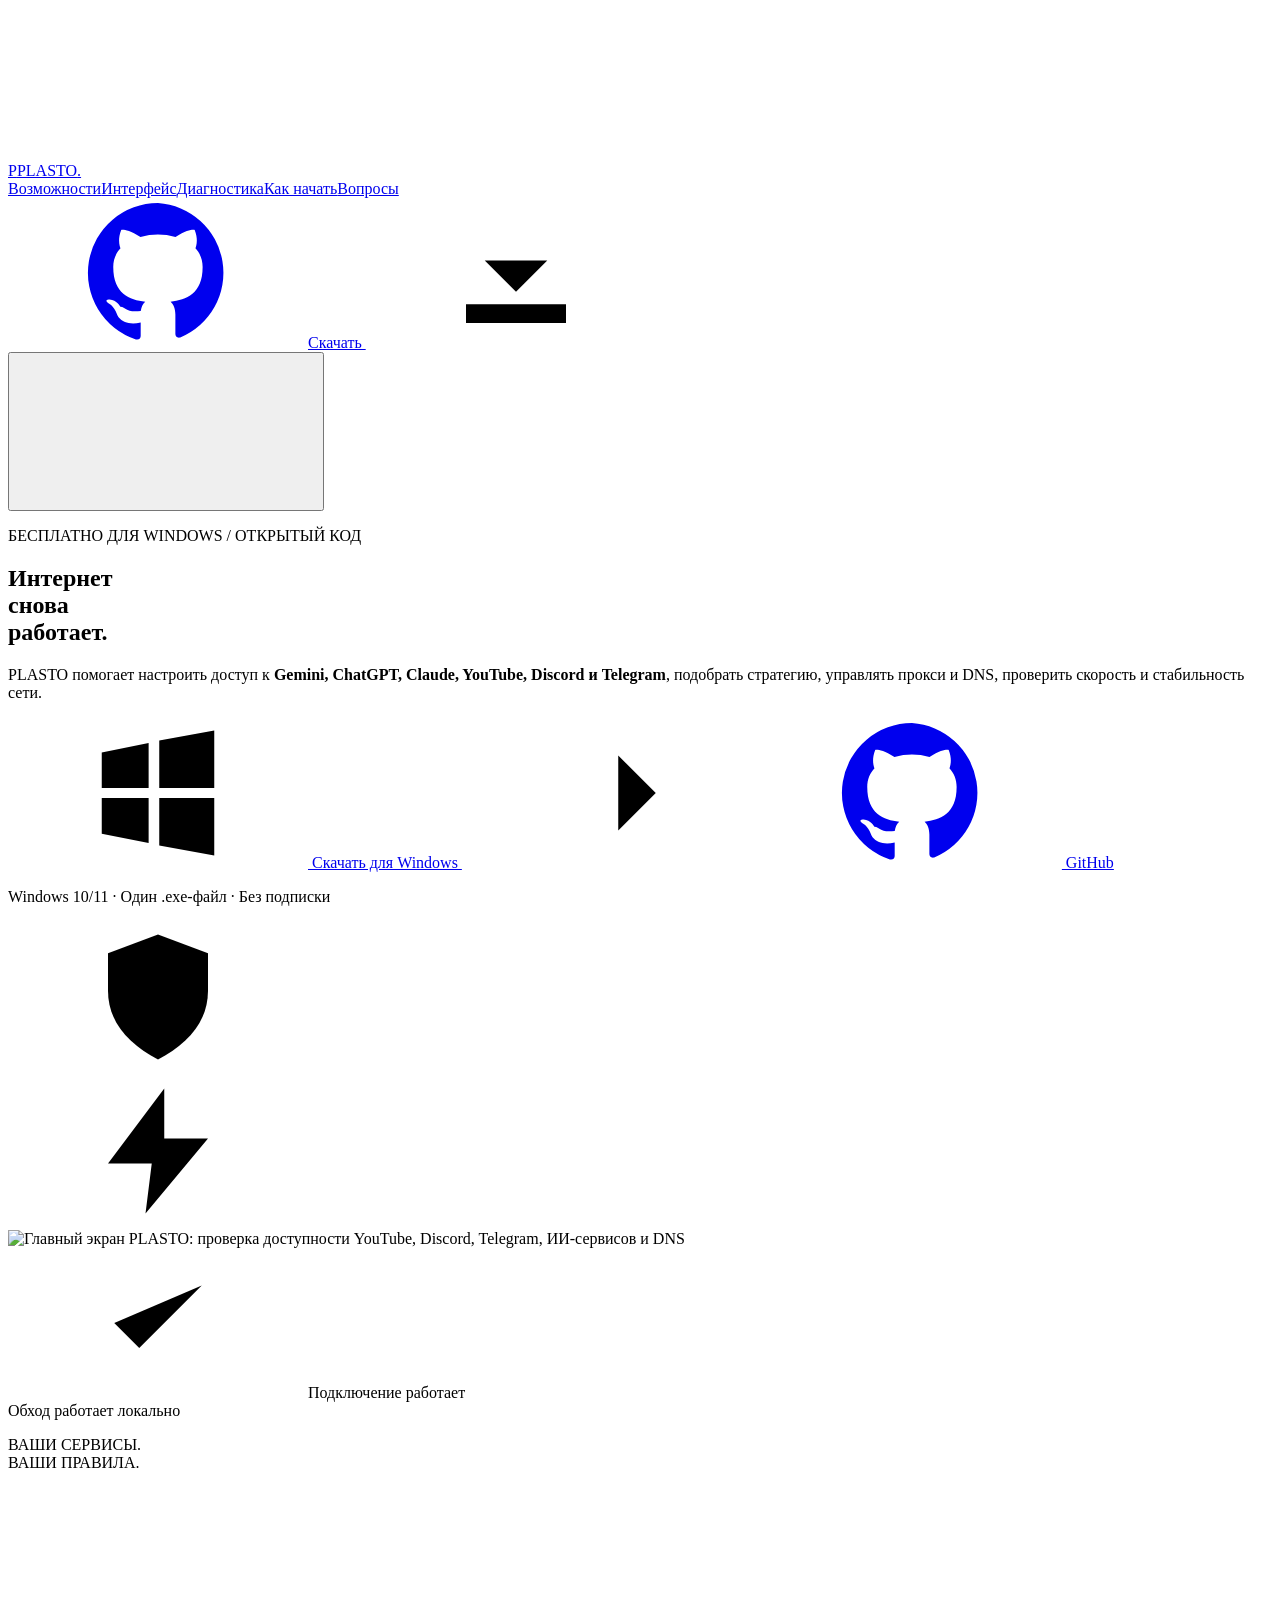
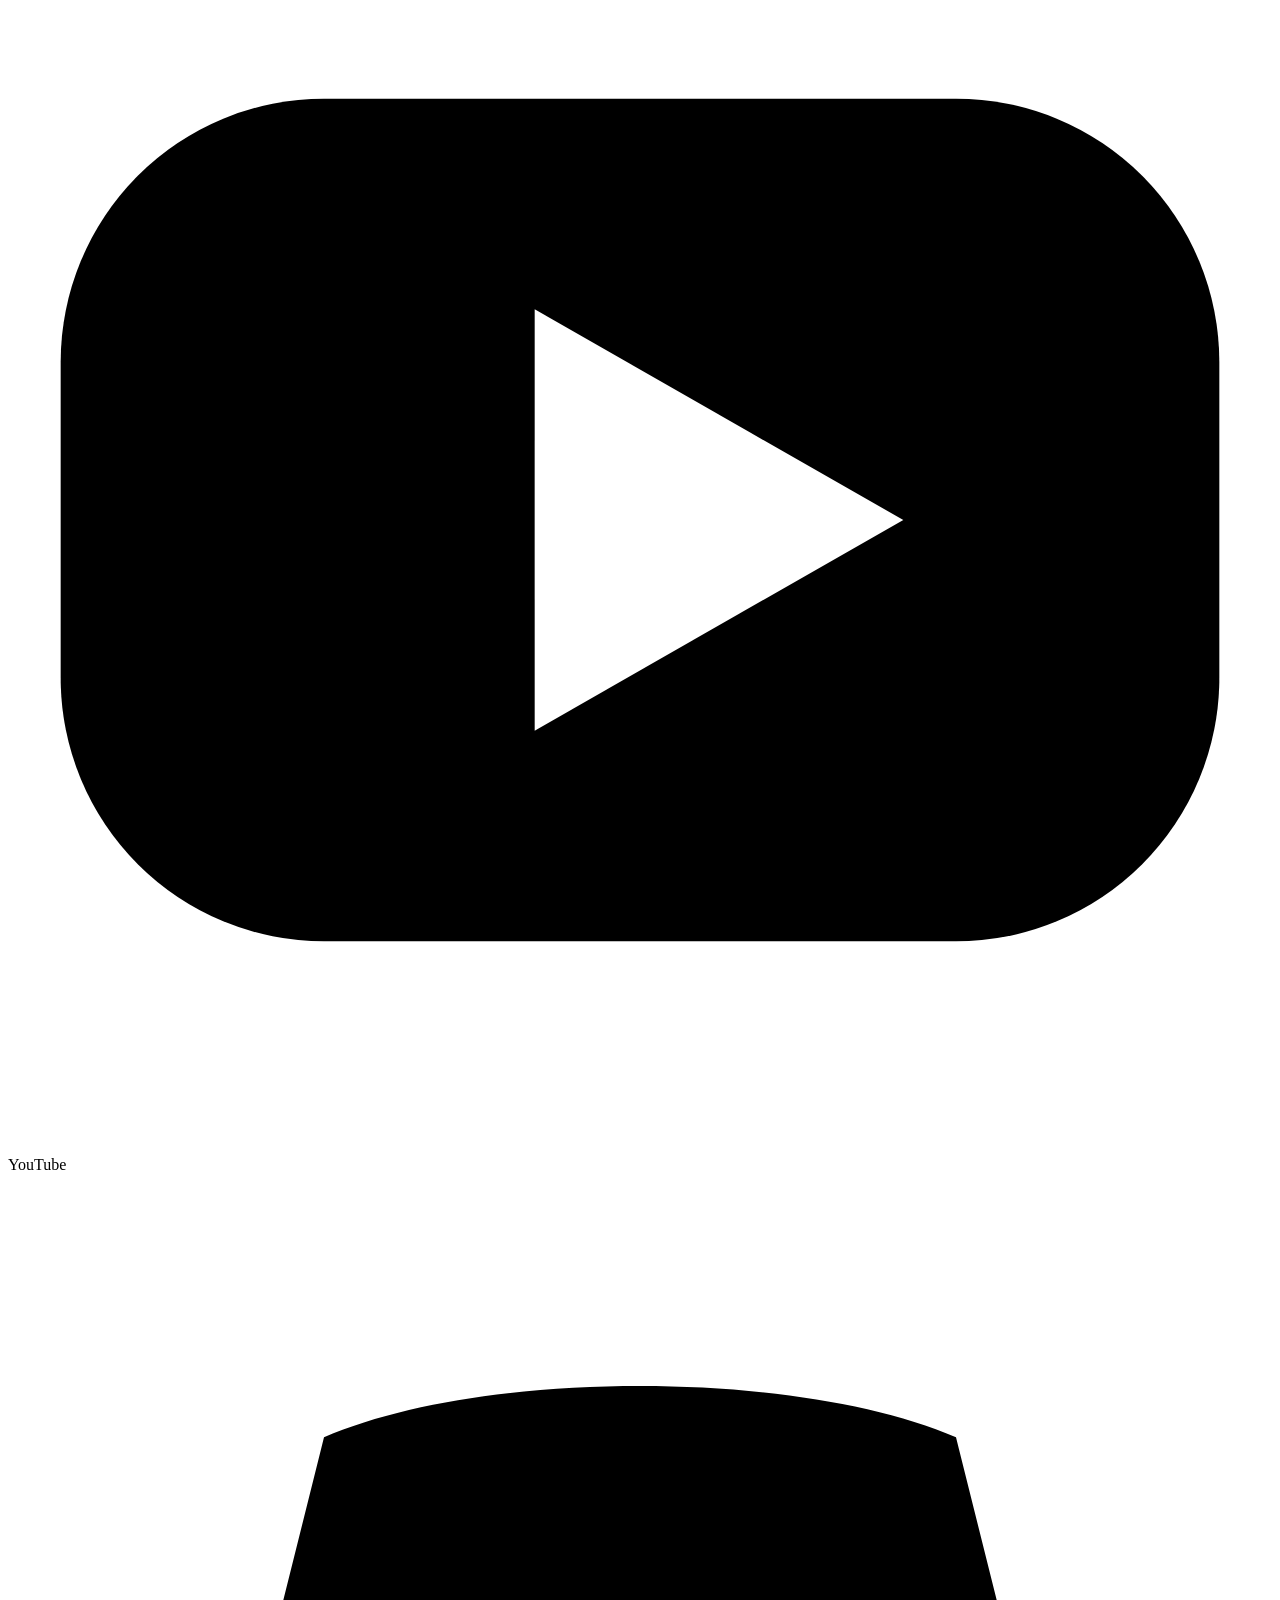
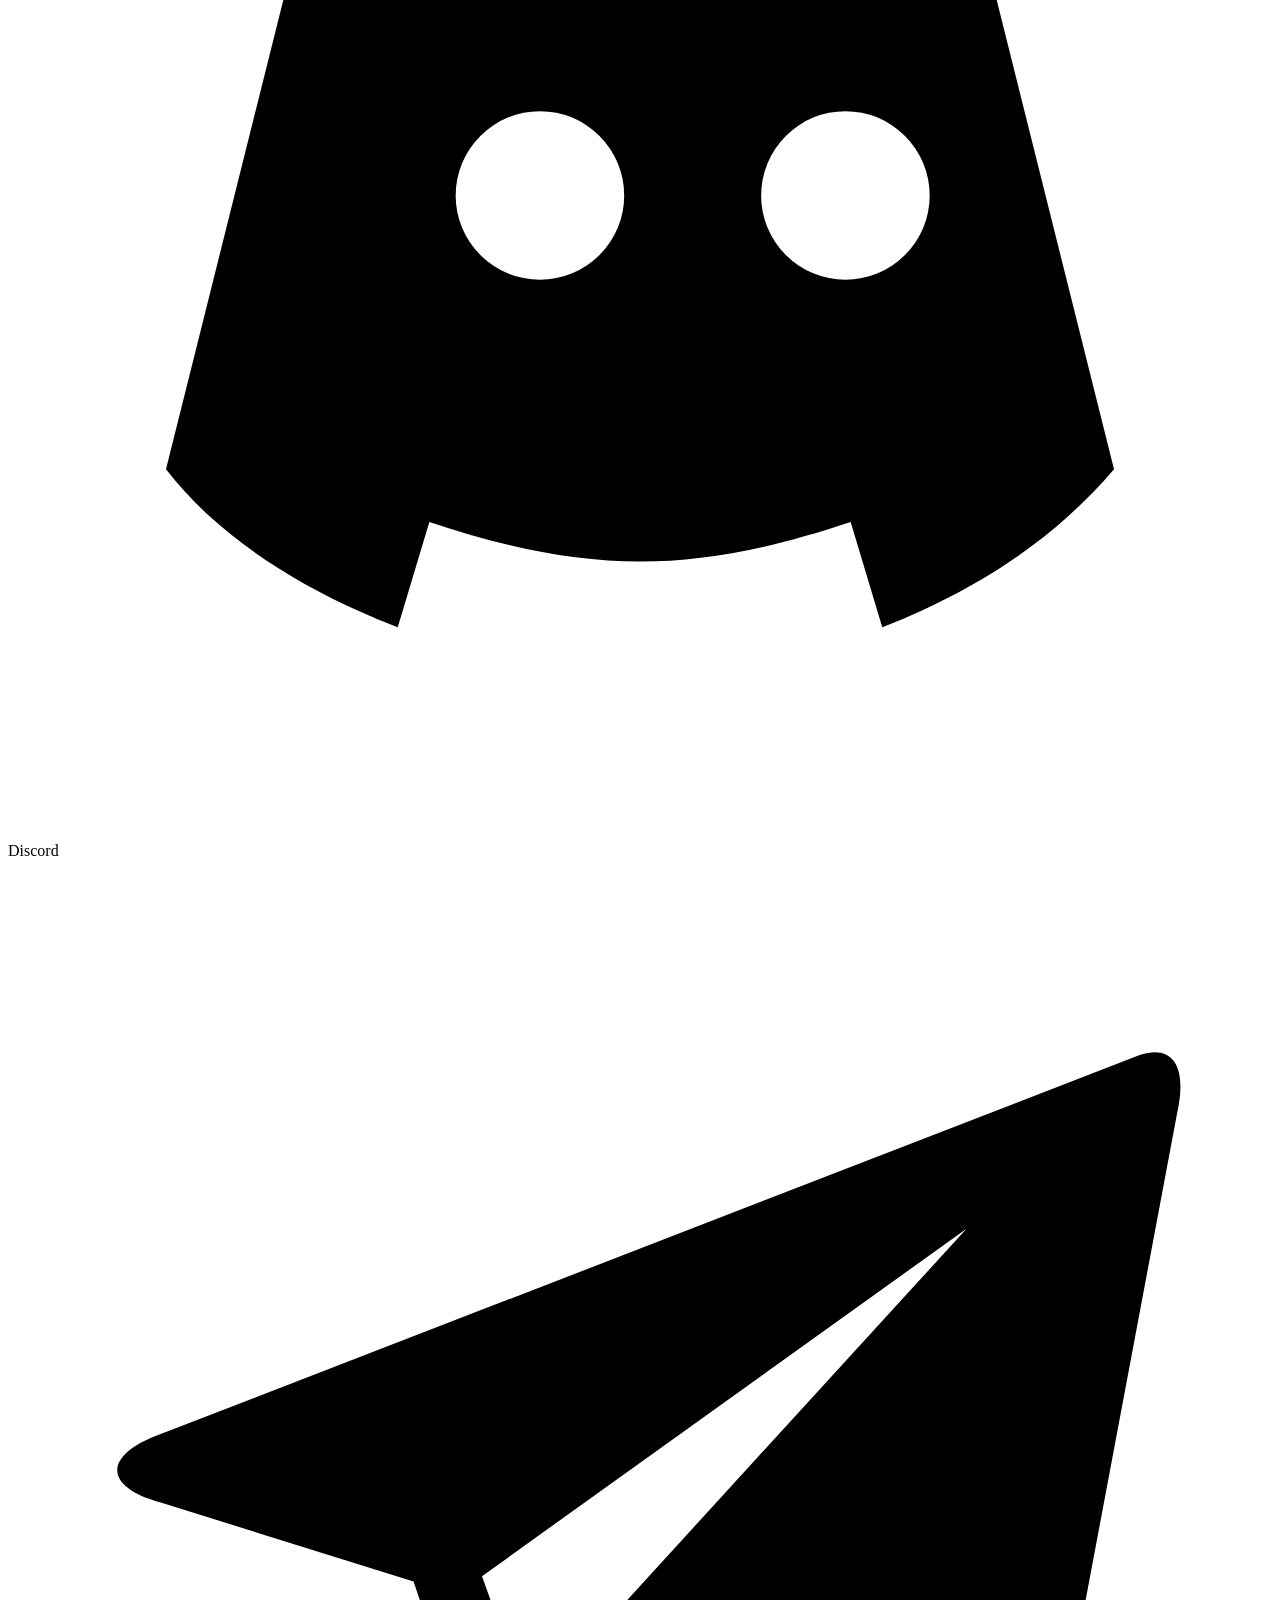
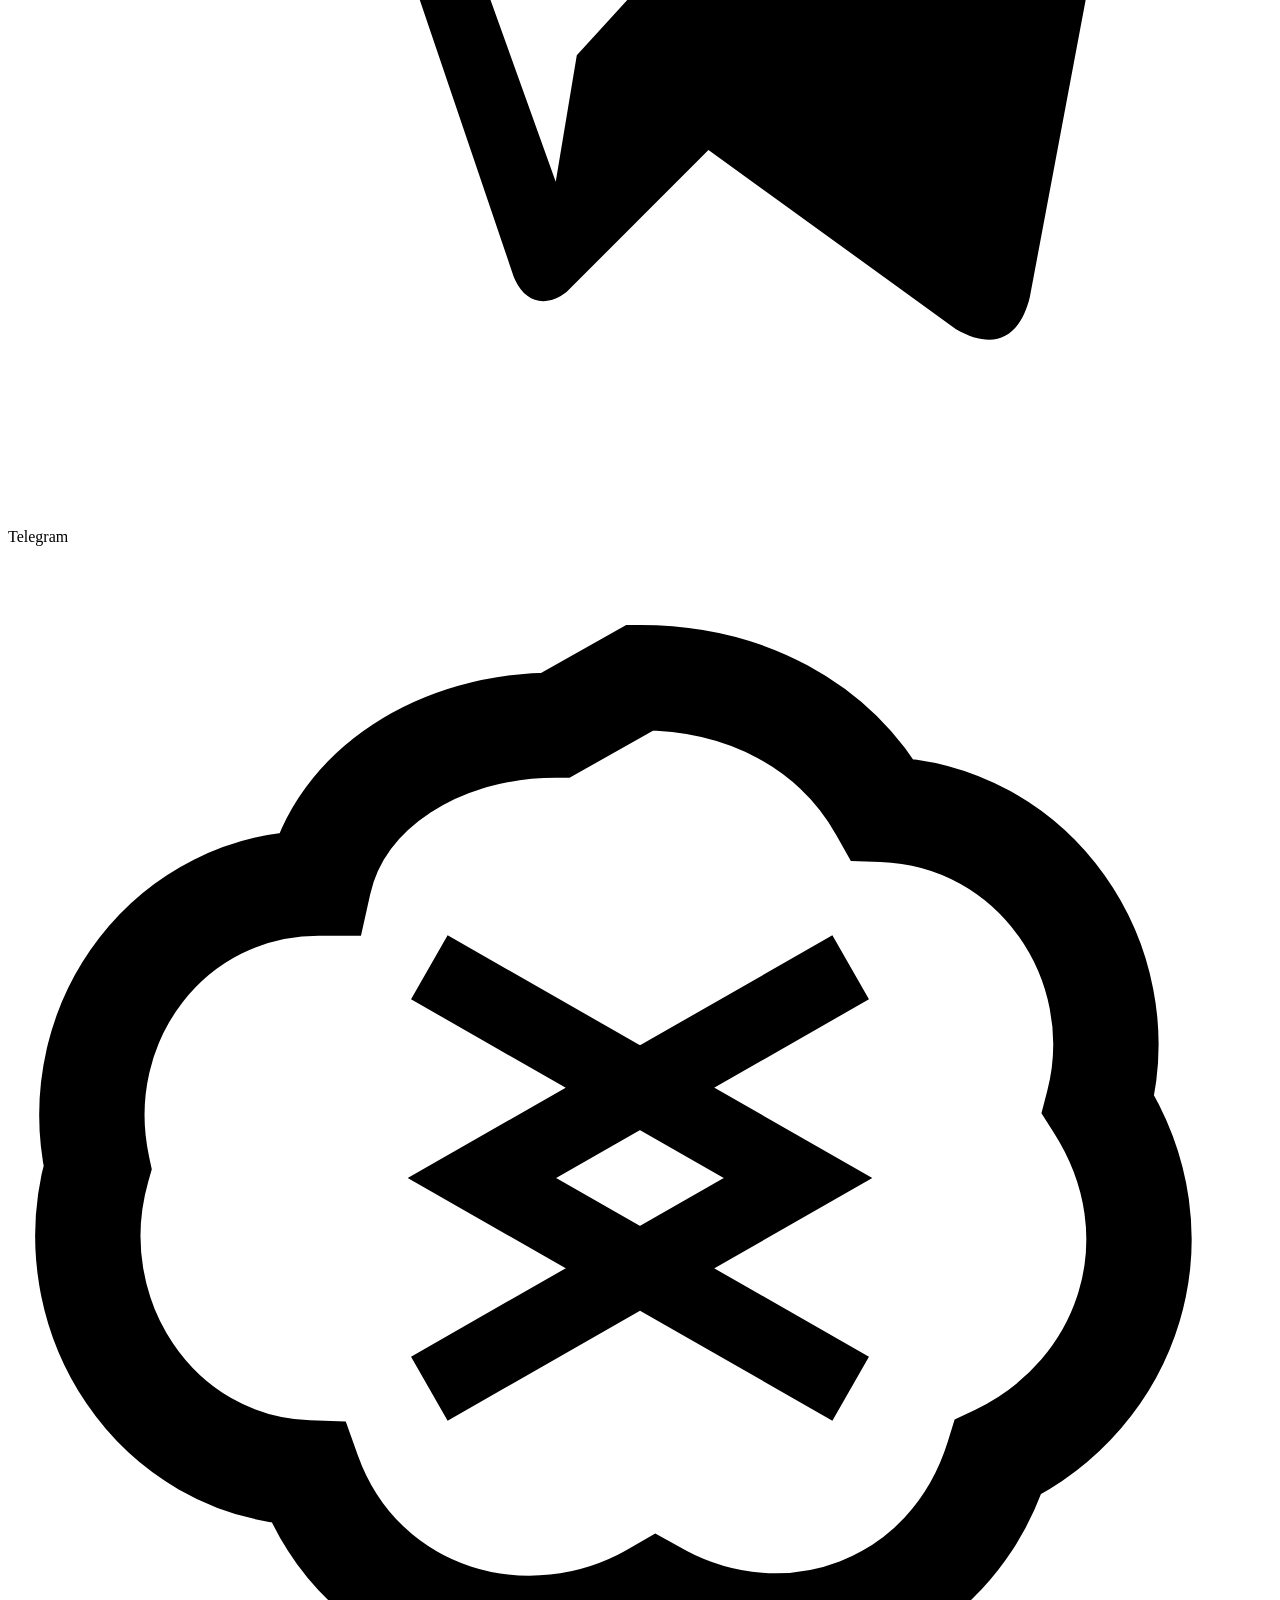
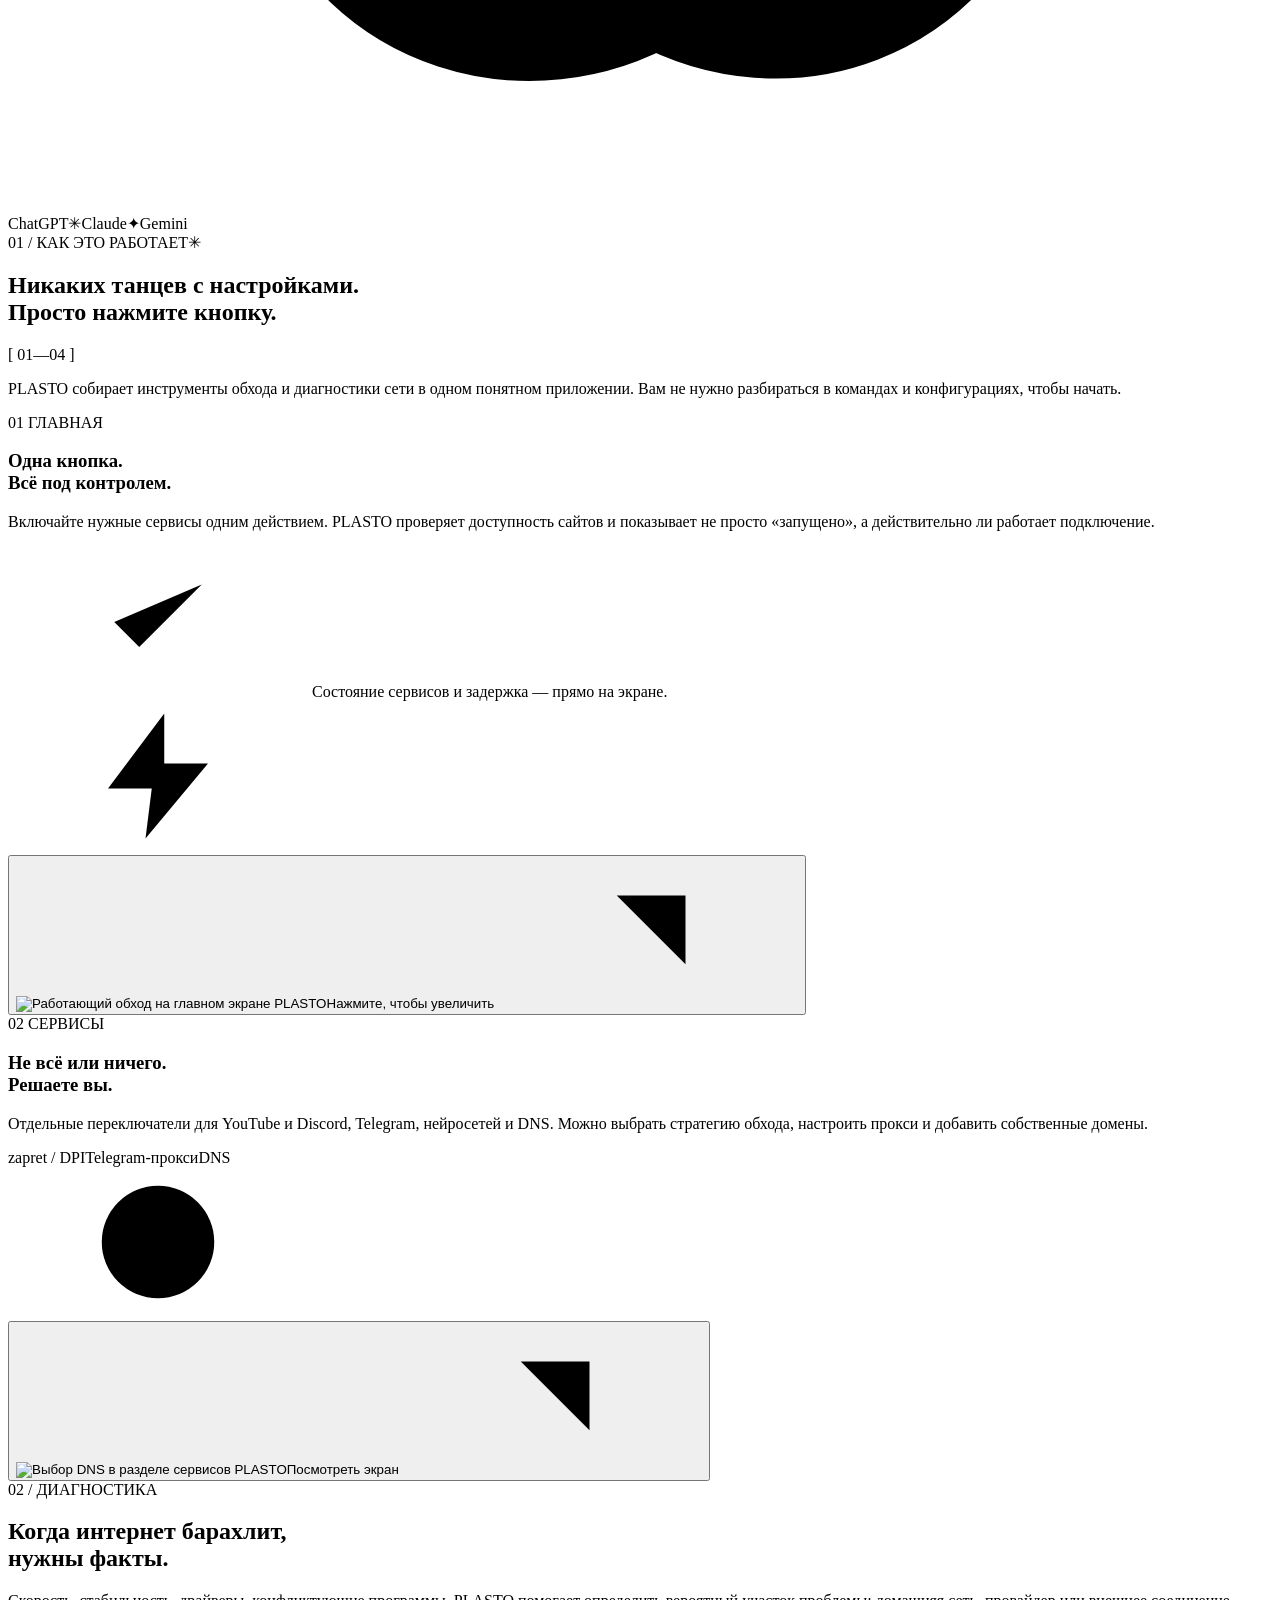
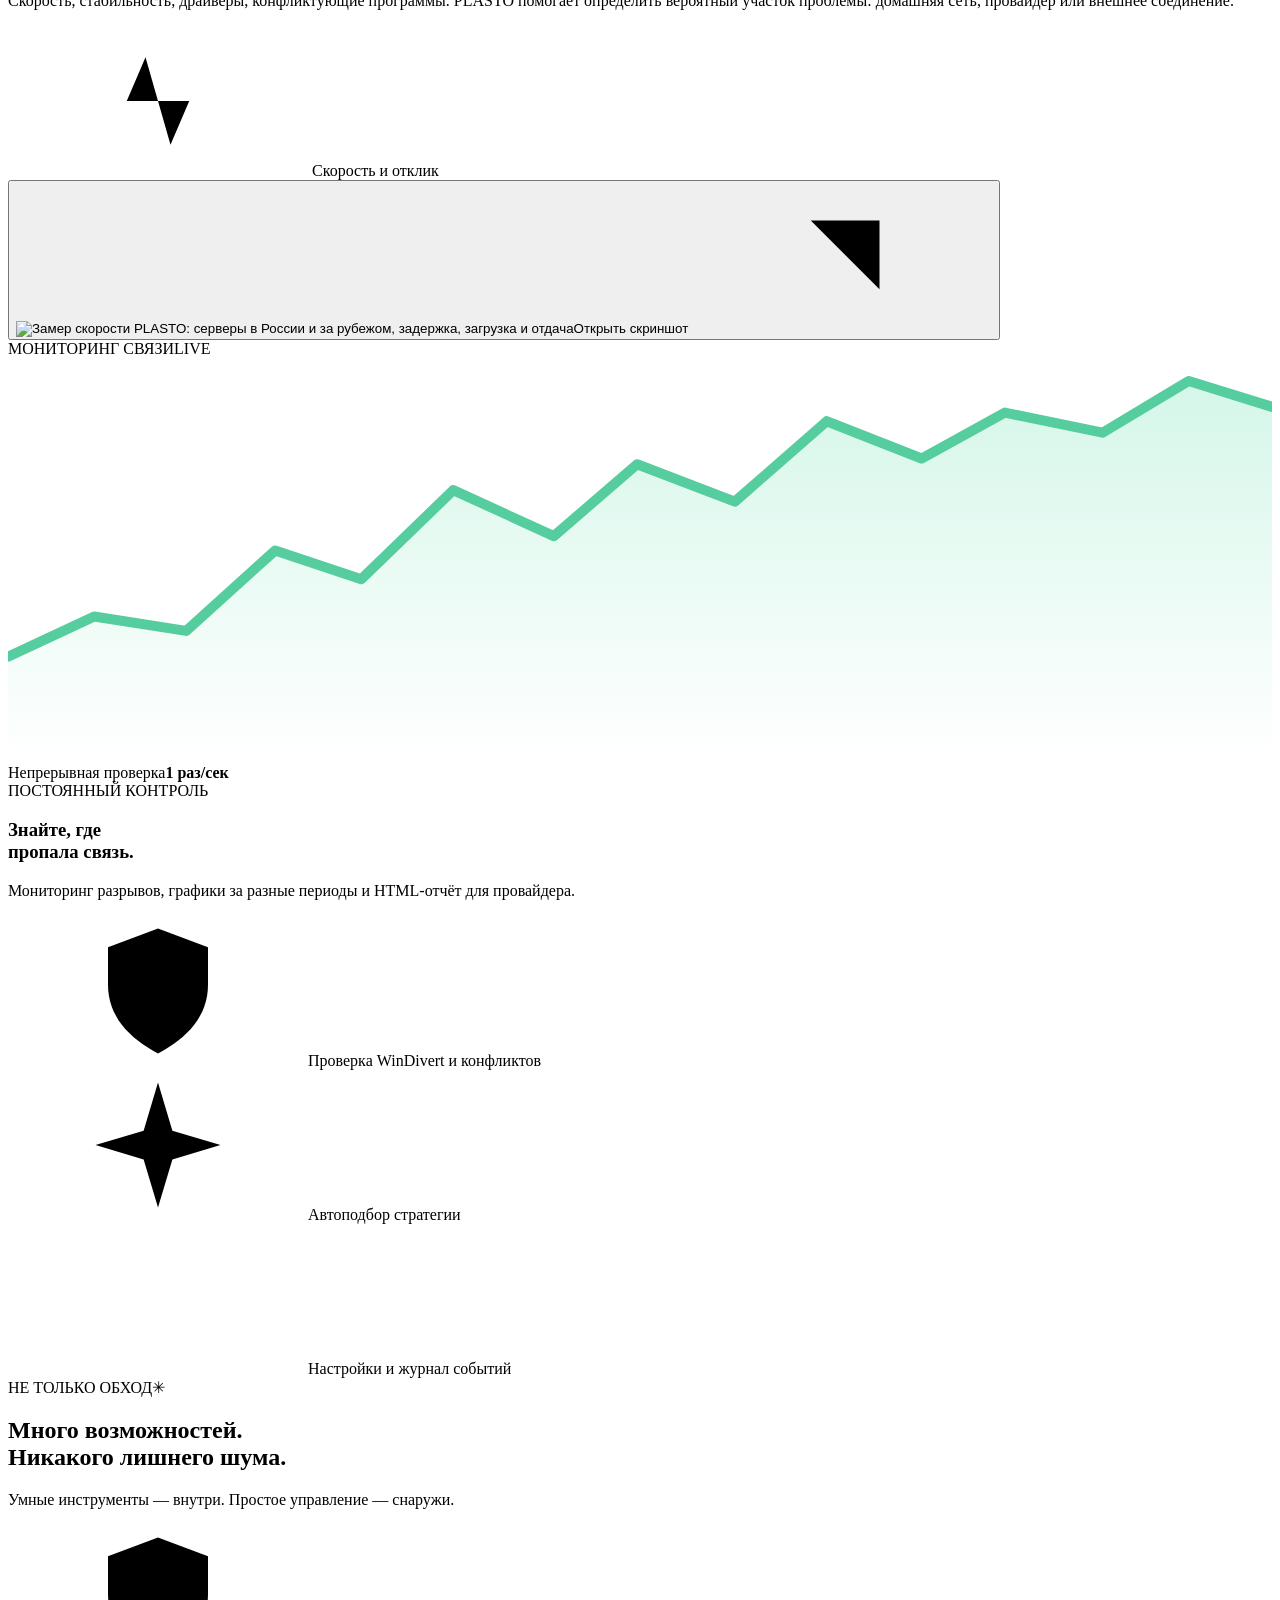
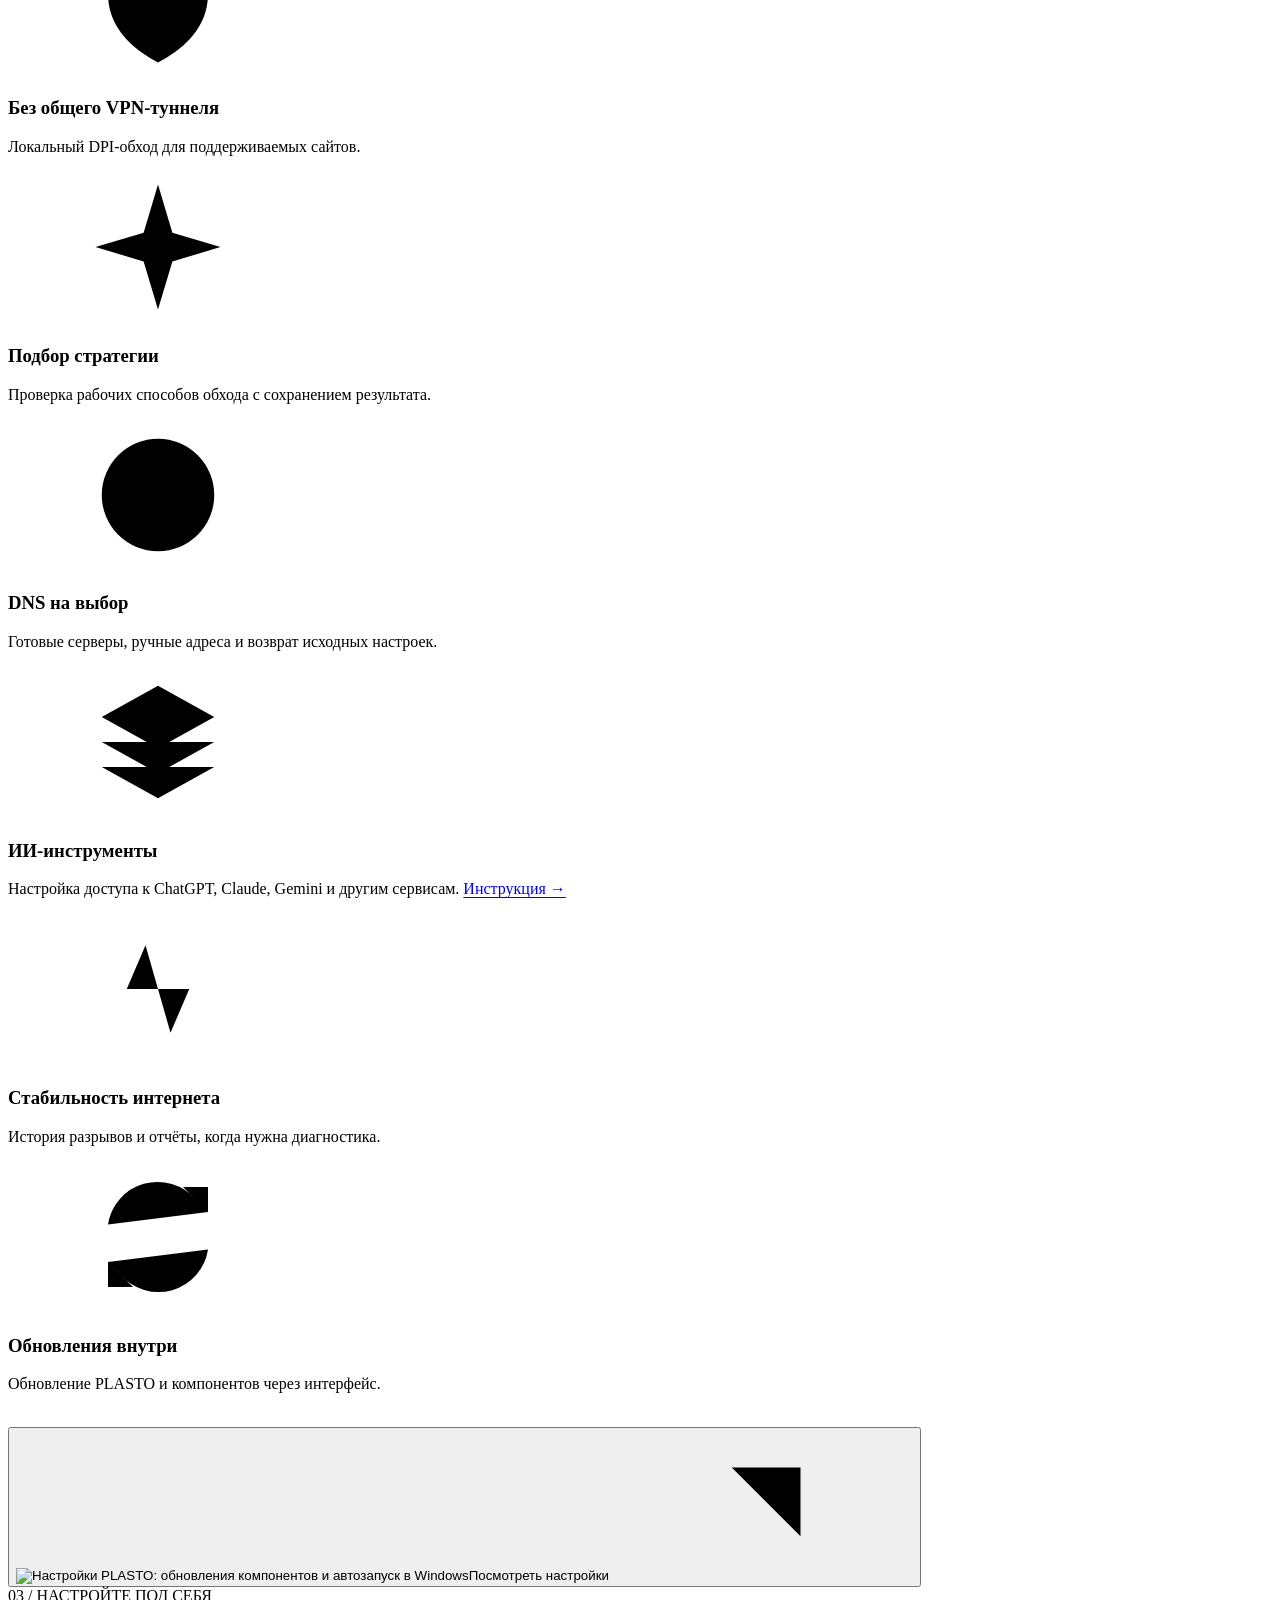
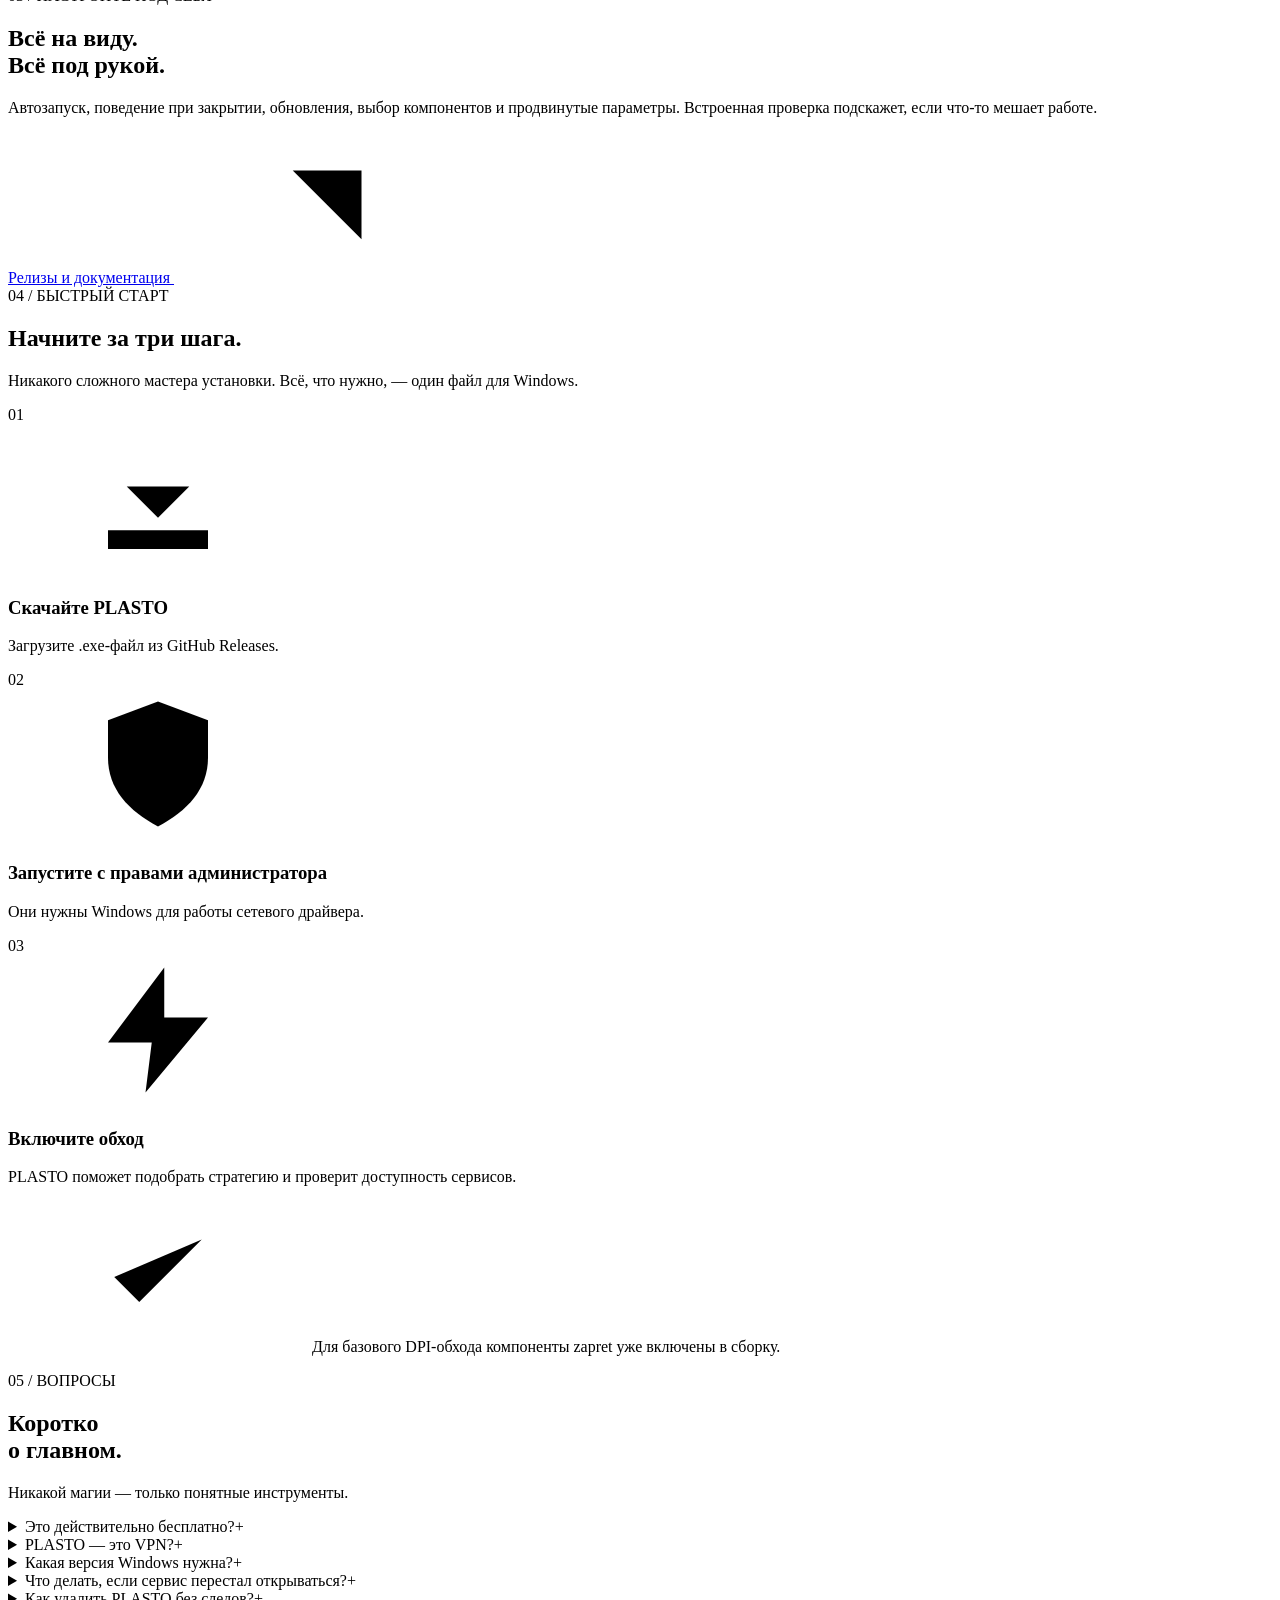
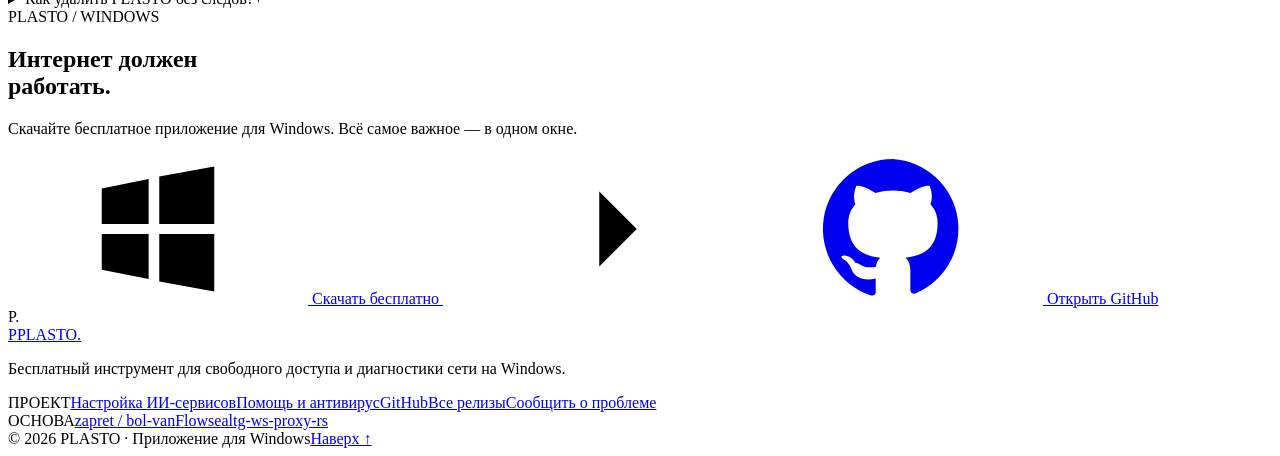
==== commit ed6f831e: "Add AI services setup guide" ====
--- a/index.html
+++ b/index.html
@@ -98,7 +98,7 @@
 
     <section class="diagnostics" id="diagnostics"><div class="shell"><div class="diagnostics-intro"><div><span class="section-index">02 / ДИАГНОСТИКА</span><h2 data-reveal>Когда интернет барахлит,<br><span class="muted">нужны факты.</span></h2></div><p>Скорость, стабильность, драйверы, конфликтующие программы. PLASTO помогает определить вероятный участок проблемы: домашняя сеть, провайдер или внешнее соединение.</p></div><div class="diag-layout"><div class="diag-large" data-reveal><span class="diag-badge"><svg><use href="#i-activity"/></svg> Скорость и отклик</span><button class="shot-button" data-shot="speed" aria-label="Увеличить экран замера скорости"><span class="app-window"><img src="assets/speed.webp" alt="Замер скорости PLASTO: серверы в России и за рубежом, задержка, загрузка и отдача" width="1100" height="608" loading="lazy"></span><span class="zoom-hint">Открыть скриншот <svg><use href="#i-arrowup"/></svg></span></button></div><div class="diag-side" data-reveal><div class="signal-demo" aria-label="Иллюстрация мониторинга связи"><div class="signal-top"><span><i class="signal-live"></i> МОНИТОРИНГ СВЯЗИ</span><span>LIVE</span></div><svg viewBox="0 0 440 140" preserveAspectRatio="none" aria-hidden="true"><defs><linearGradient id="chartFill" x1="0" y1="0" x2="0" y2="1"><stop offset="0" stop-color="#62dfad" stop-opacity=".27"/><stop offset="1" stop-color="#62dfad" stop-opacity="0"/></linearGradient></defs><path d="M0 104 30 90 62 95 93 67 123 77 155 46 190 62 219 37 253 50 285 22 318 35 347 19 381 26 411 8 440 17 V140 H0Z" fill="url(#chartFill)"/><path d="M0 104 30 90 62 95 93 67 123 77 155 46 190 62 219 37 253 50 285 22 318 35 347 19 381 26 411 8 440 17" fill="none" stroke="#55cd9e" stroke-width="3.5" stroke-linejoin="round" stroke-linecap="round"/></svg><div class="signal-stats"><span>Непрерывная проверка</span><strong>1 раз/сек</strong></div></div><div class="diag-side-copy"><span class="overline">ПОСТОЯННЫЙ КОНТРОЛЬ</span><h3>Знайте, где<br>пропала связь.</h3><p>Мониторинг разрывов, графики за разные периоды и HTML-отчёт для провайдера.</p></div></div></div><div class="diag-bottom"><div><svg><use href="#i-shield"/></svg><span>Проверка WinDivert и конфликтов</span></div><div><svg><use href="#i-magic"/></svg><span>Автоподбор стратегии</span></div><div><svg><use href="#i-sliders"/></svg><span>Настройки и журнал событий</span></div></div></div></section>
 
-    <section class="dark-band shell" aria-labelledby="dark-title"><div class="dark-inner"><div class="dark-band-top"><span class="eyebrow eyebrow-light">НЕ ТОЛЬКО ОБХОД</span><span class="dark-symbol">✳</span></div><div class="dark-band-title"><h2 id="dark-title">Много возможностей.<br><span>Никакого лишнего шума.</span></h2><p>Умные инструменты — внутри. Простое управление — снаружи.</p></div><div class="dark-grid"><div class="dark-cell"><span class="dark-cell-icon"><svg><use href="#i-shield"/></svg></span><h3>Без общего VPN-туннеля</h3><p>Локальный DPI-обход для поддерживаемых сайтов.</p></div><div class="dark-cell"><span class="dark-cell-icon"><svg><use href="#i-magic"/></svg></span><h3>Подбор стратегии</h3><p>Проверка рабочих способов обхода с сохранением результата.</p></div><div class="dark-cell"><span class="dark-cell-icon"><svg><use href="#i-globe"/></svg></span><h3>DNS на выбор</h3><p>Готовые серверы, ручные адреса и возврат исходных настроек.</p></div><div class="dark-cell"><span class="dark-cell-icon"><svg><use href="#i-layers"/></svg></span><h3>ИИ-инструменты</h3><p>Настройка доступа к ChatGPT, Claude, Gemini и другим сервисам.</p></div><div class="dark-cell"><span class="dark-cell-icon"><svg><use href="#i-activity"/></svg></span><h3>Стабильность интернета</h3><p>История разрывов и отчёты, когда нужна диагностика.</p></div><div class="dark-cell"><span class="dark-cell-icon"><svg><use href="#i-refresh"/></svg></span><h3>Обновления внутри</h3><p>Обновление PLASTO и компонентов через интерфейс.</p></div></div><img class="dark-servers" src="assets/chrome-servers.svg" alt="" aria-hidden="true" loading="lazy"></div></section>
+    <section class="dark-band shell" aria-labelledby="dark-title"><div class="dark-inner"><div class="dark-band-top"><span class="eyebrow eyebrow-light">НЕ ТОЛЬКО ОБХОД</span><span class="dark-symbol">✳</span></div><div class="dark-band-title"><h2 id="dark-title">Много возможностей.<br><span>Никакого лишнего шума.</span></h2><p>Умные инструменты — внутри. Простое управление — снаружи.</p></div><div class="dark-grid"><div class="dark-cell"><span class="dark-cell-icon"><svg><use href="#i-shield"/></svg></span><h3>Без общего VPN-туннеля</h3><p>Локальный DPI-обход для поддерживаемых сайтов.</p></div><div class="dark-cell"><span class="dark-cell-icon"><svg><use href="#i-magic"/></svg></span><h3>Подбор стратегии</h3><p>Проверка рабочих способов обхода с сохранением результата.</p></div><div class="dark-cell"><span class="dark-cell-icon"><svg><use href="#i-globe"/></svg></span><h3>DNS на выбор</h3><p>Готовые серверы, ручные адреса и возврат исходных настроек.</p></div><div class="dark-cell"><span class="dark-cell-icon"><svg><use href="#i-layers"/></svg></span><h3>ИИ-инструменты</h3><p>Настройка доступа к ChatGPT, Claude, Gemini и другим сервисам. <a href="ai-services.html" style="text-decoration:underline;text-underline-offset:3px">Инструкция →</a></p></div><div class="dark-cell"><span class="dark-cell-icon"><svg><use href="#i-activity"/></svg></span><h3>Стабильность интернета</h3><p>История разрывов и отчёты, когда нужна диагностика.</p></div><div class="dark-cell"><span class="dark-cell-icon"><svg><use href="#i-refresh"/></svg></span><h3>Обновления внутри</h3><p>Обновление PLASTO и компонентов через интерфейс.</p></div></div><img class="dark-servers" src="assets/chrome-servers.svg" alt="" aria-hidden="true" loading="lazy"></div></section>
 
     <section class="settings-section shell"><div class="settings-visual" data-reveal><div class="settings-ambient"></div><button class="shot-button" data-shot="settings" aria-label="Увеличить экран настроек"><span class="app-window"><img src="assets/settings.webp" alt="Настройки PLASTO: обновления компонентов и автозапуск в Windows" width="1100" height="608" loading="lazy"></span><span class="zoom-hint">Посмотреть настройки <svg><use href="#i-arrowup"/></svg></span></button></div><div class="settings-copy" data-reveal><span class="section-index">03 / НАСТРОЙТЕ ПОД СЕБЯ</span><h2>Всё на виду.<br><span class="muted">Всё под рукой.</span></h2><p>Автозапуск, поведение при закрытии, обновления, выбор компонентов и продвинутые параметры. Встроенная проверка подскажет, если что-то мешает работе.</p><a class="inline-link" href="https://github.com/plastoorg/PLASTO" target="_blank" rel="noopener noreferrer">Релизы и документация <svg><use href="#i-arrowup"/></svg></a></div></section>
 
@@ -108,7 +108,7 @@
 
     <section class="final-cta shell"><div class="cta-surface"><div class="cta-orbit" aria-hidden="true"></div><div class="cta-content"><span class="eyebrow">PLASTO / WINDOWS</span><h2>Интернет должен<br><span class="accent-serif">работать.</span></h2><p>Скачайте бесплатное приложение для Windows. Всё самое важное — в одном окне.</p><div class="cta-actions"><a class="btn btn-dark btn-large" href="https://github.com/plastoorg/PLASTO/releases" target="_blank" rel="noopener noreferrer"><svg><use href="#i-windows"/></svg> Скачать бесплатно <span class="btn-circle"><svg><use href="#i-arrow"/></svg></span></a><a class="btn btn-glass btn-large" href="https://github.com/plastoorg/PLASTO" target="_blank" rel="noopener noreferrer"><svg><use href="#i-github"/></svg> Открыть GitHub</a></div></div><div class="cta-emblem" aria-hidden="true"><div class="emblem-ring"><div class="emblem-core">P<span>.</span></div></div></div></div></section>
   </main>
-  <footer class="footer shell"><div class="footer-first"><a href="#top" class="wordmark"><span class="brand-mark">P<span class="brand-dot"></span></span><span>PLASTO<span class="wordmark-period">.</span></span></a><p>Бесплатный инструмент для свободного доступа и диагностики сети на Windows.</p></div><div class="footer-links"><div><span>ПРОЕКТ</span><a href="help.html">Помощь и антивирус</a><a href="https://github.com/plastoorg/PLASTO" target="_blank" rel="noopener noreferrer">GitHub</a><a href="https://github.com/plastoorg/PLASTO/releases" target="_blank" rel="noopener noreferrer">Все релизы</a><a href="https://github.com/plastoorg/PLASTO/issues" target="_blank" rel="noopener noreferrer">Сообщить о проблеме</a></div><div><span>ОСНОВА</span><a href="https://github.com/bol-van/zapret" target="_blank" rel="noopener noreferrer">zapret / bol-van</a><a href="https://github.com/Flowseal/zapret-discord-youtube" target="_blank" rel="noopener noreferrer">Flowseal</a><a href="https://github.com/valnesfjord/tg-ws-proxy-rs" target="_blank" rel="noopener noreferrer">tg-ws-proxy-rs</a></div></div><div class="footer-bottom"><span>© 2026 PLASTO · Приложение для Windows</span><a href="#top">Наверх ↑</a></div></footer>
+  <footer class="footer shell"><div class="footer-first"><a href="#top" class="wordmark"><span class="brand-mark">P<span class="brand-dot"></span></span><span>PLASTO<span class="wordmark-period">.</span></span></a><p>Бесплатный инструмент для свободного доступа и диагностики сети на Windows.</p></div><div class="footer-links"><div><span>ПРОЕКТ</span><a href="ai-services.html">Настройка ИИ-сервисов</a><a href="help.html">Помощь и антивирус</a><a href="https://github.com/plastoorg/PLASTO" target="_blank" rel="noopener noreferrer">GitHub</a><a href="https://github.com/plastoorg/PLASTO/releases" target="_blank" rel="noopener noreferrer">Все релизы</a><a href="https://github.com/plastoorg/PLASTO/issues" target="_blank" rel="noopener noreferrer">Сообщить о проблеме</a></div><div><span>ОСНОВА</span><a href="https://github.com/bol-van/zapret" target="_blank" rel="noopener noreferrer">zapret / bol-van</a><a href="https://github.com/Flowseal/zapret-discord-youtube" target="_blank" rel="noopener noreferrer">Flowseal</a><a href="https://github.com/valnesfjord/tg-ws-proxy-rs" target="_blank" rel="noopener noreferrer">tg-ws-proxy-rs</a></div></div><div class="footer-bottom"><span>© 2026 PLASTO · Приложение для Windows</span><a href="#top">Наверх ↑</a></div></footer>
   <dialog class="lightbox" id="lightbox" aria-label="Скриншот приложения PLASTO"><button class="lightbox-close" id="lightbox-close" aria-label="Закрыть"><svg><use href="#i-close"/></svg></button><button class="lightbox-prev" id="lightbox-prev" aria-label="Предыдущий скриншот">‹</button><figure><img id="lightbox-image" alt=""><figcaption id="lightbox-caption"></figcaption></figure><button class="lightbox-next" id="lightbox-next" aria-label="Следующий скриншот">›</button></dialog>
   <script src="js/main.js" defer></script>
 </body>
